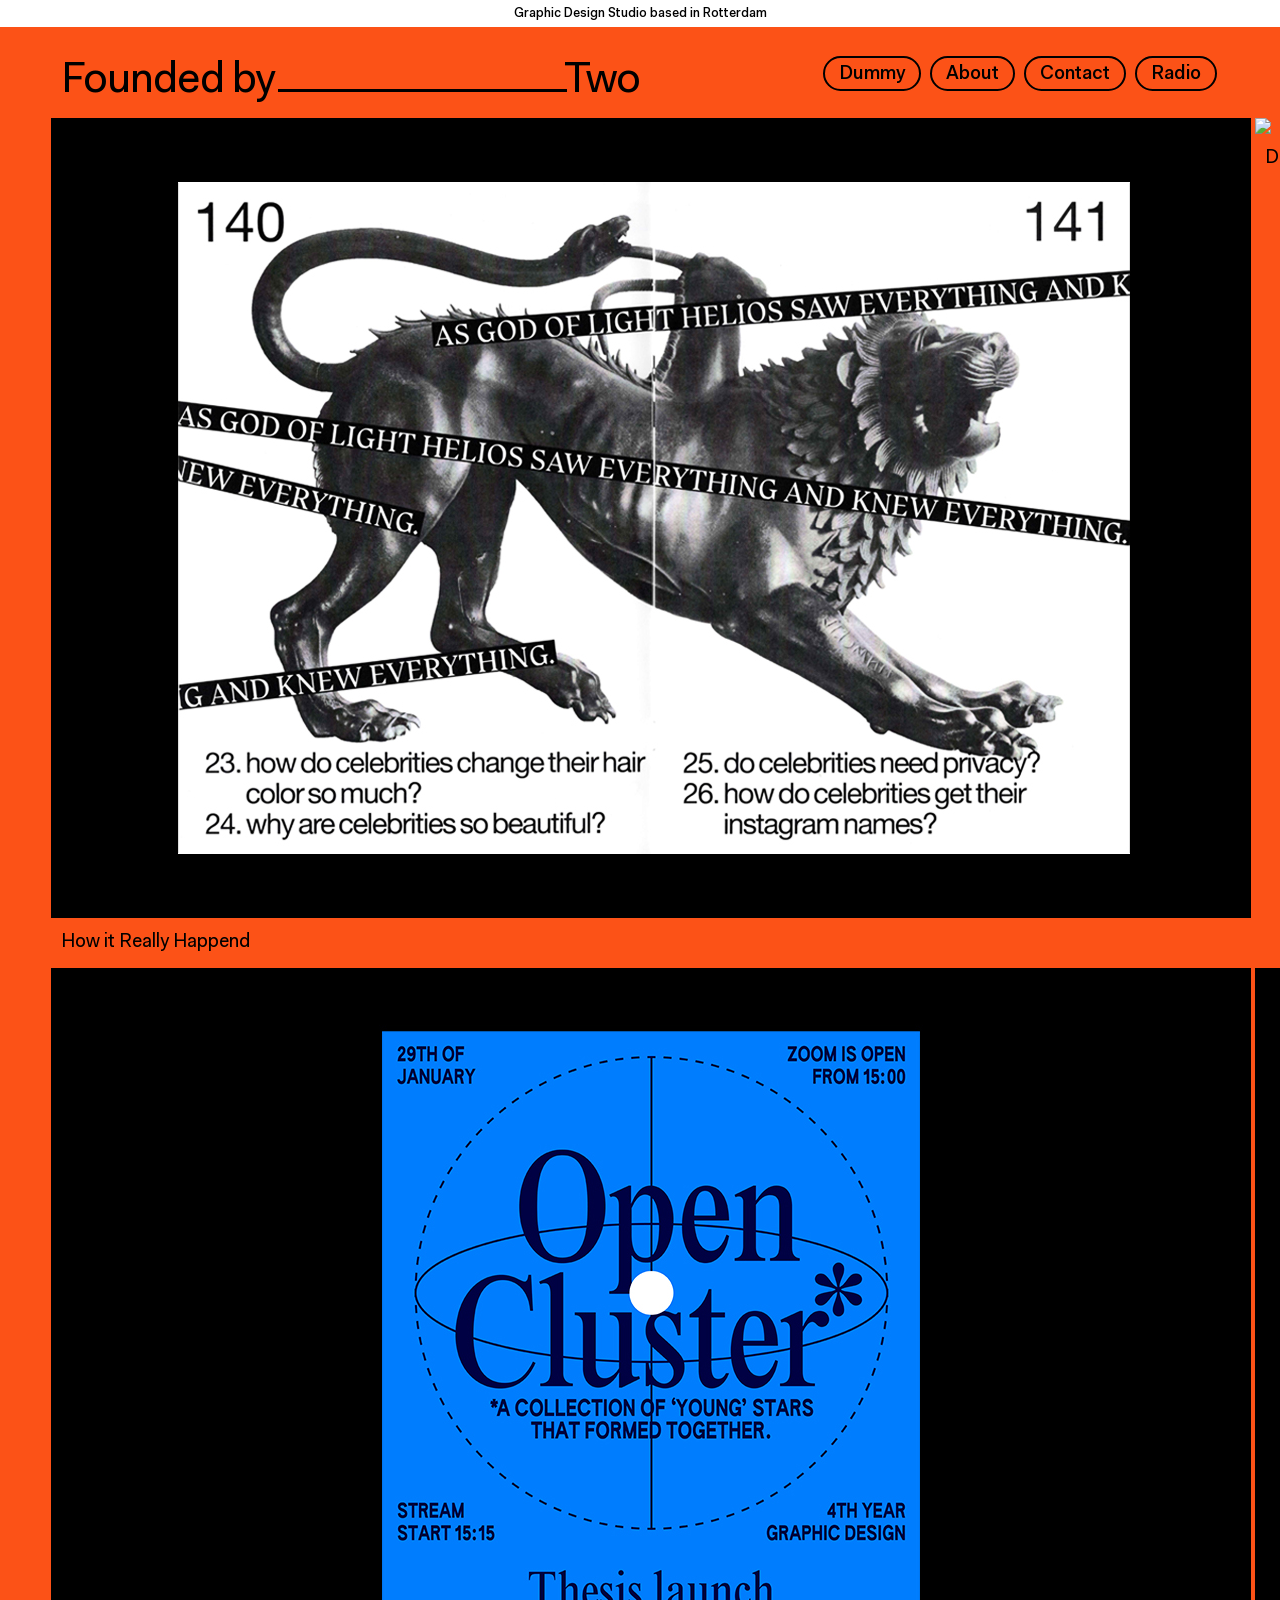
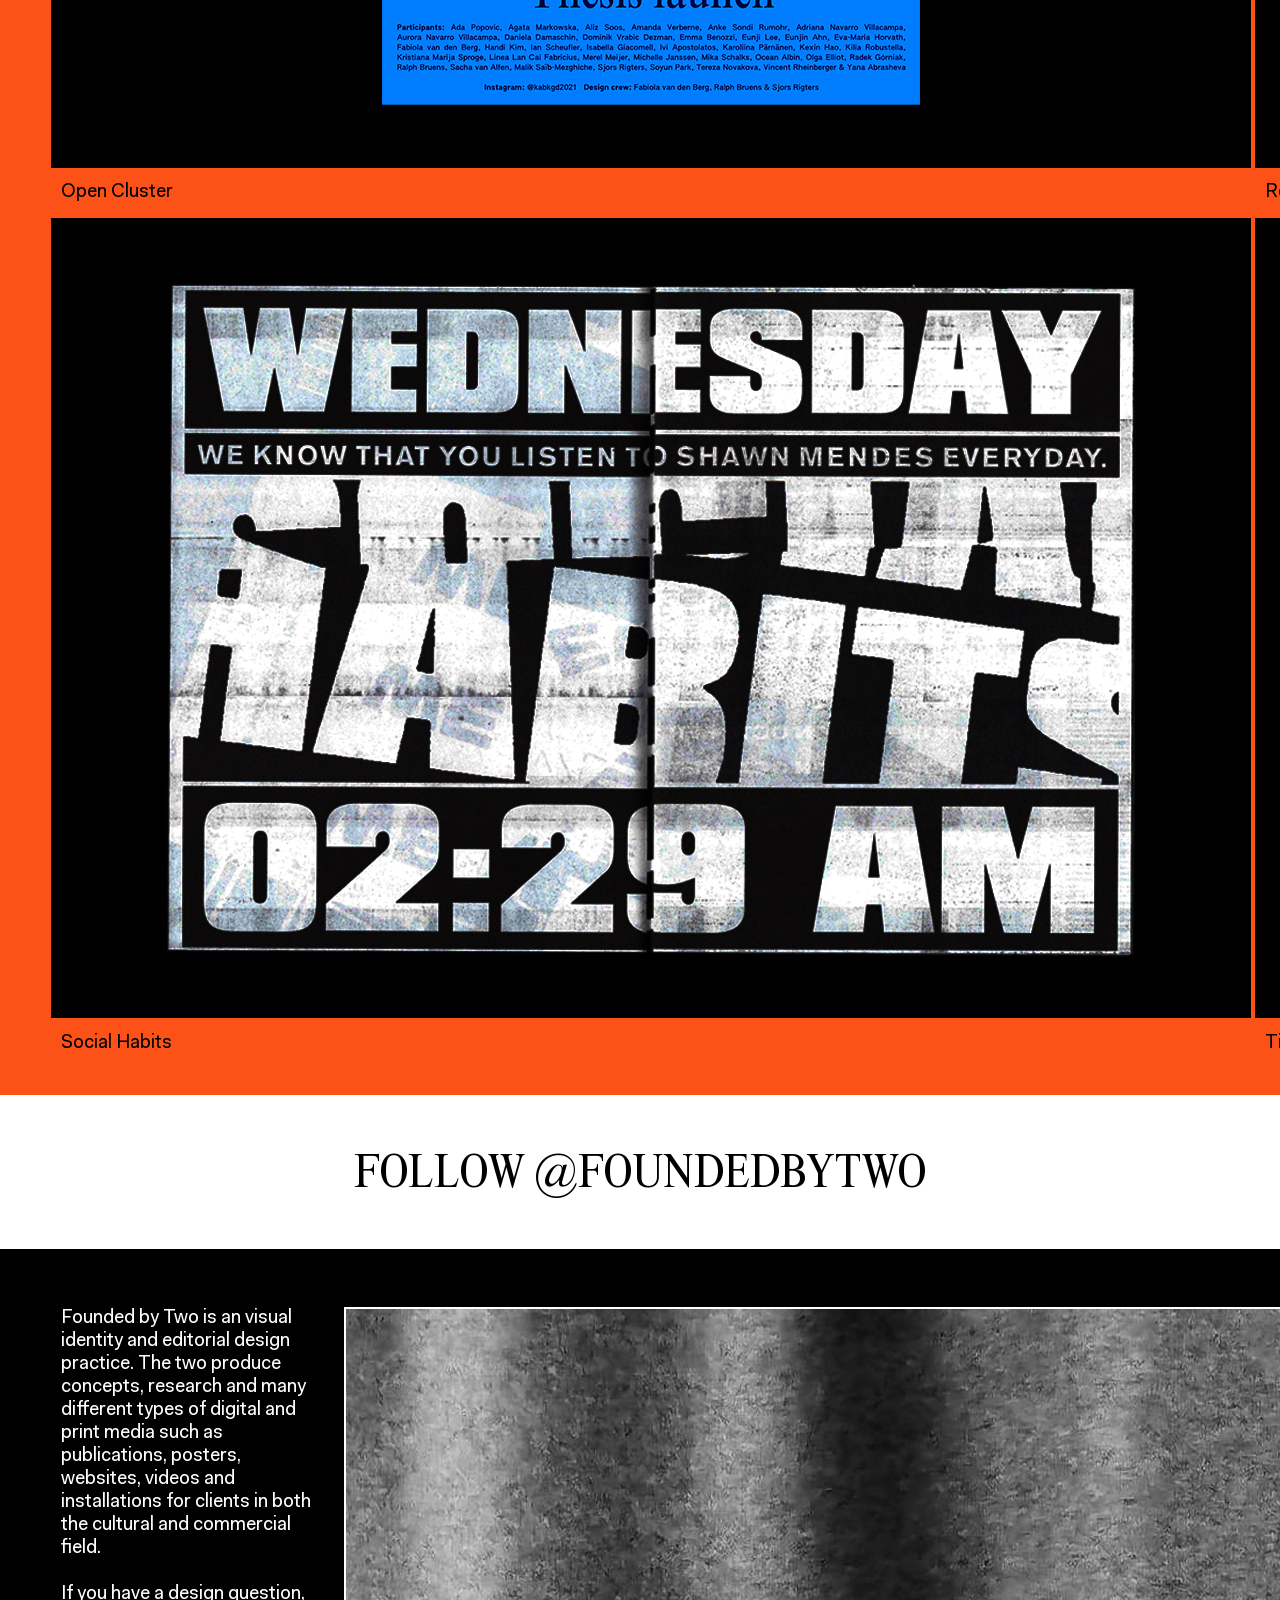
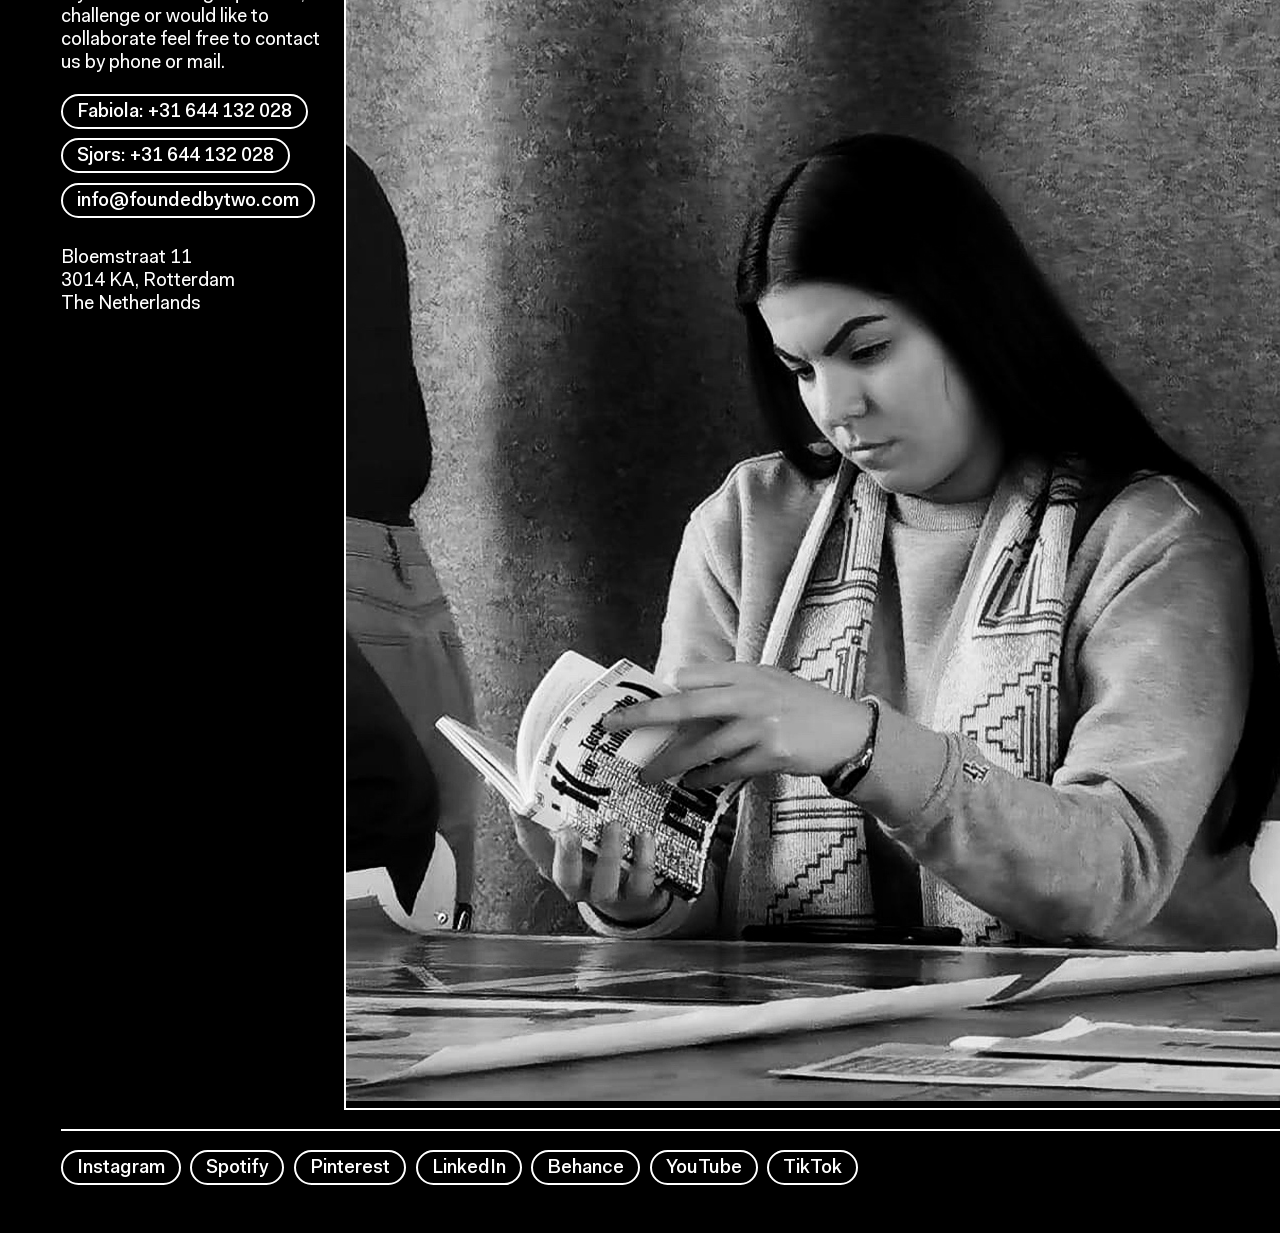
==== index.html @ 3d8ce373 "Test" ====
<!DOCTYPE html>
<html>

<head>
  <!-- head section -->
  <meta charset="utf-8">

  <script async src="https://www.googletagmanager.com/gtag/js?id=UA-166665139-1"></script>
  <script>
    window.dataLayer = window.dataLayer || [];

    function gtag() {
      dataLayer.push(arguments);
    }
    gtag('js', new Date());
    gtag('config', 'UA-166665139-1');
  </script>

  <title>Founded by Two</title>

  <!-- <link rel="shortcut icon" type="image/png" href="[to fill in]" /> -->

  <meta name="description" project="[to fill in]" />
  <meta name="keywords" project="[to fill in]" />
  <meta name="author" project="Fabiola van den Berg & Sjors Rigters" />
  <meta name="viewport" content="width=device-width, initial-scale=1">

  <meta name="og:title" project="Founded by Two" />
  <meta name="og:image" project="[to fill in]/thumbnail" />
  <meta name="og:description" project="[to fill in]" />
  <meta name="og:url" project="www.foundedbytwo.com" />

  <link rel="stylesheet" href="index.css" />
  <link rel="stylesheet" href="splide/css/splide.min.css">

</head>


<body>

  <header>
    <div class="location-container">
      <div class="location-text">Graphic Design Studio based in Rotterdam
      </div>
    </div>
    <div id="header-container">
      <a class="name-container" href="index.html">
        <div class="name-left">
          <div id="div1" class="targetDiv">
            <nobr>Founded by</nobr>
          </div>
          <div id="div2" class="targetDiv" style="display:none;">
            <nobr>Dummy of</nobr>
          </div>
          <div id="div3" class="targetDiv" style="display:none;">
            <nobr>About us</nobr>
          </div>
          <div id="div4" class="targetDiv" style="display:none;">
            <nobr>Contact us</nobr>
          </div>
          <div id="div5" class="targetDiv" style="display:none;">
            <nobr>Radio by</nobr>
          </div>
        </div>
        <div class="name-center">
        </div>
        <div class="name-right">
          Two
        </div>
      </a>
      <ul class="navigation-menu">
        <!-- <li><a href="dummy.html"><button id="button-margin-header" class="button">Dummy</button></a></li> -->
        <li><button id="button-margin-header" class="button showSingle" target="2, 0">Dummy</button></li>
        <li><button id="button-margin-header" class="button showSingle" target="3, 0">About</button></li>
        <li><button id="button-margin-header" class="button showSingle" target="4, 0">Contact</button></li>
        <li><button id="button-radio" class="button showSingle" target="5, 0">Radio</button></li>
      </ul>
    </div>

    <div id="div2" class="targetDiv" style="display:none;">
      <div class="navigation-dummy">
        <div class="splide">
          <div class="splide__track">
            <ul class="splide__list">
              <li class="splide__slide"><img id="navigation-dummy-height" src="images/Dummy1.jpg"></li>
              <li class="splide__slide"><img id="navigation-dummy-height" src="images/Dummy2.jpg"></li>
              <li class="splide__slide"><img id="navigation-dummy-height" src="images/Dummy3.jpg"></li>
              <li class="splide__slide"><img id="navigation-dummy-height" src="images/Dummy4.gif"></li>
              <li class="splide__slide"><img id="navigation-dummy-height" src="images/Dummy5.jpg"></li>
              <li class="splide__slide"><img id="navigation-dummy-height" src="images/Dummy6.jpg"></li>
              <li class="splide__slide"><img id="navigation-dummy-height" src="images/Dummy7.jpg"></li>
              <li class="splide__slide"><img id="navigation-dummy-height" src="images/Dummy8.jpg"></li>
              <li class="splide__slide"><img id="navigation-dummy-height" src="images/Dummy9.jpg"></li>
              <li class="splide__slide"><img id="navigation-dummy-height" src="images/Dummy11.jpg"></li>
              <li class="splide__slide"><img id="navigation-dummy-height" src="images/Dummy13.jpg"></li>
              <li class="splide__slide"><img id="navigation-dummy-height" src="images/Dummy14.jpg"></li>
              <li class="splide__slide"><img id="navigation-dummy-height" src="images/Dummy15.jpg"></li>
              <li class="splide__slide"><img id="navigation-dummy-height" src="images/Dummy16.jpg"></li>
              <li class="splide__slide"><img id="navigation-dummy-height" src="images/Dummy17.jpg"></li>
              <li class="splide__slide"><img id="navigation-dummy-height" src="images/Dummy18.jpg"></li>
              <li class="splide__slide"><img id="navigation-dummy-height" src="images/Dummy19.jpg"></li>
            </ul>
          </div>
        </div>
      </div>

    </div>
    <div id="div3" class="targetDiv" style="display:none;">
      <div class="navigation-container">
        <div id="navigation-subcontainer-1 ">
          <div class="navigation-title">
            <span id="navigation-title-arrow">↓</span> Who we are
          </div>
          <div class="navigation-text">
            Founded by Two is a <span class="italic">multidisciplinary graphic design studio</span> founded in 2020 by <span class="italic">Fabiola van den Berg and Sjors Rigters</span>, two graphic designers who will graduate in the summer of 2021
            from the Royal Academy of Art, The Hague.
            <br><br>
            Together the two <span class="italic">studied graphic design for sixteen years</span> and therefore became native speakers in visual language. While studying together they found out that they share the same love for design and typography.
            In the end, they are <span class="italic">two friends who started a studio together</span>, love playing chess and experience love at first sight with beautifully designed
            publications.
          </div>
        </div>

        <div id="navigation-subcontainer-2">
          <div id="navigation-title-margin2" class="navigation-title">
            <span id="navigation-title-arrow">↓</span> What we do
          </div>
          <div class="navigation-text">
            Founded by Two is an <span class="italic">visual identity and editorial design practice</span>. The two produce concepts, research and many different types of digital and print media such as <span class="italic">publications, posters,
              websites, videos and installations</span> for clients in both the
            cultural and commercial field.
            <br><br>
            Together they approach each project as a new story to tell, <span class="italic">with a desire to develop bold visual languages and profound design solutions</span>, always adapted to the needs of each project.
            Their process-driven work often consist of an <span class="italic">exstensive (visual) research, a feeling for image making and an happy accident once in a while</span>, with the use of various techniques and
            programs.
            <br><br>
            If you have a design question, challenge or would like to collaborate feel free to contact us by <a class="button-text" href="tel:+31641411115" /" target="_blank""style=" none">phone</a> or <a class="button-text" href="mailto:info@foundedbytwo.com" /" target="_blank""style=" none">mail</a>.
          </div>
        </div>
        <div id="navigation-subcontainer-empty">
        </div>
      </div>
    </div>
    <div id="div4" class="targetDiv" style="display:none;">
      <div class="navigation-container">
        <div id="navigation-subcontainer-1">
          <div class="navigation-title">
            <span id="navigation-title-arrow">↓</span> Adress
          </div>
          <div class="navigation-text">
            Bloemstraat 11<br>
            3014 KA, Rotterdam<br>
            The Netherlands<br>
          </div>
          <div id="navigation-title-margin1" class="navigation-title">
            <span id="navigation-title-arrow">↓</span> Phone & mail
          </div>
          <div class="navigation-text">
            Fabiola: <a class="button-text" href="tel:+31641411115" /" target="_blank""style=" none">+31 644 132 028<br></a>
            Sjors: <a class="button-text" href="tel:+31644132028" /" target="_blank""style=" none"> +31 644 132 028<br></a>
            <a class="button-text" href="mailto:info@foundedbytwo.com" /" target="_blank""style=" none">Info@foundedbytwo.com</a>
          </div>
        </div>
        <div id="navigation-subcontainer-2">
          <div id="navigation-title-margin2" class="navigation-title">
            <span id="navigation-title-arrow">↓</span> Socials
          </div>
          <div class="navigation-text">
            Follow us on <a class="button-text" href="https://www.instagram.com/foundedbytwo/?hl=nl" /" target="_blank""style=" none">Instagram</a> for the latest updates, listen to our <a class="button-text"
              href="https://open.spotify.com/user/1854yy99ghshdd4oke1ty9s42" /" target="_blank""style=" none">Spotify</a> playlists while you
            scroll through our <a class="button-text" href="https://nl.pinterest.com/FoundedbyTwo/_saved/" /" target="_blank""style=" none">Pinterest</a> boards, sent us a message on <a class="button-text"
              href="https://www.linkedin.com/company/founded-by-two/" /" target="_blank""style=" none">LinkedIn</a>, check out our work on <a class="button-text" href="https://www.behance.net/foundedbytwo" /" target="_blank""style="
              none">Behance</a>, watch our videos on <a class="button-text" href="https://www.youtube.com/channel/UCbz5a9uWSxZrKoILMxkC1KQ" /" target="_blank""style=" none">YouTube</a> and have a glimpse at two millennials trying to do <a class="button-text"
              href="https://www.tiktok.com/@foundedbytwo?lang=nl-NL" /" target="_blank""style=" none">TikTok</a> to not feel old.
          </div>
        </div>
      </div>
    </div>
    <div id="div5" class="targetDiv" style="display:none;">
      <div class="navigation-container">
        <div id="border-bottom" class="navigation-text">
          → playlist 1
        </div>
        <div id="border-bottom" class="navigation-text">
          → playlist 2
        </div>
        <div id="border-bottom" class="navigation-text">
          → playlist 3
        </div>
        <div id="border-bottom" class="navigation-text">
          → playlist 4
        </div>
        <div id="border-bottom" class="navigation-text">
          → playlist 5
        </div>

      </div>
    </div>
  </header>


  <main>
    <ul class="main-container">
      <li id="project1">
        <a ref="https://www.example.com/">
          <figure class="figure">
            <img class="Sirv image-main" src="images/HowItReallyHappend_01.jpg"></img>
            <img class="Sirv image-hover" src="images/HowItReallyHappend_02.jpg"></img>
          </figure>
          <figcaption><span>How it Really Happend</span></figcaption>
        </a>
      </li>
      <li id="project2">
        <a href="https://www.example.com/">
          <figure class="figure">
            <img class="Sirv image-main" src="images/911_01.gif"></img>
            <img class="Sirv image-hover" src="images/911_02.jpg"></img>
            <figcaption><span>David Foster Wallace on 9/11</span></figcaption>
          </figure>
        </a>
      </li>
      <li id="project3">
        <a href="https://www.example.com/">
          <figure class="figure">
            <img class="Sirv image-main" src="images/OpenCluster_02.jpg"></img>
            <img class="Sirv image-hover" src="images/OpenCluster_01.jpg"></img>
          </figure>
          <figcaption><span>Open Cluster</span></figcaption>
        </a>
      </li>
      <li id="project4">
        <a href="https://www.example.com/">
          <figure class="figure">
            <img class="Sirv image-main" src="images/PianoPlayer_01.jpg"></img>
            <img class="Sirv image-hover" src="images/PianoPlayer_02.jpg"></img>
          </figure>
          <figcaption><span>Redesign Kurt Vonnegut's Player Piano</span></figcaption>
        </a>
      </li>
      <li id="project5">
        <a href="https://www.example.com/">
          <figure class="figure">
            <img class="Sirv image-main" src="images/SocialHabits_01.jpg"></img>
            <img class="Sirv image-hover" src="images/SocialHabits_02.jpg"></img>
          </figure>
          <figcaption><span>Social Habits</span></figcaption>
        </a>
      </li>
      <li id="project6">
        <a href="https://www.example.com/">
          <figure class="figure">
            <img class="Sirv image-main" src="images/TinyExhibition_01.jpg"></img>
            <img class="Sirv image-hover" src="images/TinyExhibition_01.jpg"></img>
          </figure>
          <figcaption><span>Tiny Exhibition with Big Personalities</span></figcaption>
        </a>
      </li>
    </ul>
  </main>


  <div class="follow-container">
    <div class="follow-button"><a href="https://www.instagram.com/foundedbytwo/?hl=nl" /" target="_blank""style=" none">FOLLOW @FOUNDEDBYTWO</a>
    </div>
  </div>

  <footer>
    <div class="footer-container">
      <div id="footer-text">
        Founded by Two is an visual identity and editorial design practice. The two produce concepts, research and many different types of digital and print media such as publications, posters, websites, videos and installations for clients in both
        the cultural and commercial field.
        <br><br>If you have a design question, challenge or would like to collaborate feel free to contact us by phone or mail</a>.
      </div>
      <div id="footer-adress">Bloemstraat 11<br>3014 KA, Rotterdam<br>The Netherlands</div>
      <ul id="footer-contact">
        <li><button id="button-margin-footer" class="button-footer"><a href="tel:+31641411115">Fabiola: +31 644 132 028</a></button></li>
        <li><button id="button-margin-footer" class="button-footer"><a href="tel:+31644132028">Sjors: +31 644 132 028</a></button></li>
        <li><button id="button-margin-footer" class="button-footer"><a href="mailto:info@foundedbytwo.com">info@foundedbytwo.com</a></button></li>
      </ul>
      <div id="footer-image">
        <figure id="footer-figure" class="figure">
          <img class="Sirv image-main" src="images/FBT_05.jpg"></img>
        </figure>
      </div>
      <ul id="footer-socials">
        <li><button id="button-margin-footer" class="button-footer"><a href="https://www.instagram.com/foundedbytwo/?hl=nl" /" target="_blank""style=" none">Instagram</a></button></li>
        <li><button id="button-margin-footer" class="button-footer"><a href="https://open.spotify.com/user/1854yy99ghshdd4oke1ty9s42" /" target="_blank""style=" none">Spotify</a></button></li>
        <li><button id="button-margin-footer" class="button-footer"><a href="https://nl.pinterest.com/FoundedbyTwo/_saved/" /" target="_blank""style=" none">Pinterest</a></button></li>
        <li><button id="button-margin-footer" class="button-footer"><a href="https://www.linkedin.com/company/founded-by-two/" /" target="_blank""style=" none">LinkedIn</a></button></li>
        <li><button id="button-margin-footer" class="button-footer"><a href="https://www.behance.net/foundedbytwo" /" target="_blank""style=" none">Behance</a></button></li>
        <li><button id="button-margin-footer" class="button-footer"><a href="https://www.youtube.com/channel/UCbz5a9uWSxZrKoILMxkC1KQ" /" target="_blank""style=" none">YouTube</a></button></li>
        <li><button id="button-margin-footer" class="button-footer"><a href="https://www.tiktok.com/@foundedbytwo?lang=nl-NL" /" target="_blank""style=" none">TikTok</a></button></li>
      </ul>
    </div>
  </footer>

  <script>
    window.addEventListener('load', function() {
      new Splide('.splide', {
        type: 'loop',
        focus: 'center',
        rewind: true,
        trimSpace: false,
        autoWidth: true,
      }).mount();
    });
  </script>

  <script src="https://ajax.googleapis.com/ajax/libs/jquery/3.2.1/jquery.min.js"></script>
  <script src="https://scripts.sirv.com/sirvjs/v3/sirv.js"></script>
  <script src="splide/js/splide.min.js"></script>
  <script src="index.js"></script>

</body>



</html>
<!-- end of the html document, nothing to see here, move along -->
---- index.css ----
*,
*:before,
*:after {
  margin: 0;
  box-sizing: border-box;
}

body, html {
  height: 100%;
  font-size: 16px;
}

@font-face {
  font-family: "fakt-nor";
  src: url("fonts/FaktPro-Normal.woff");
  src: url("fonts/FaktPro-Normal.woff2");
}

@font-face {
  font-family: "fakt-nor-ita";
  src: url("fonts/FaktPro-NormalItalic.woff");
  src: url("fonts/FaktPro-NormalItalic.woff2");
}

@font-face {
  font-family: "fakt-med";
  src: url("fonts/FaktPro-Medium.woff");
  src: url("fonts/FaktPro-Medium.woff2");
}

@font-face {
  font-family: "fakt-med-ita";
  src: url("fonts/FaktPro-MediumItalic.woff");
  src: url("fonts/FaktPro-MediumItalic.woff2");
}

@font-face {
  font-family: "times-rom";
  src: url("fonts/TimesNewRomanMTStd.woff");
  src: url("fonts/TimesNewRomanMTStd.woff2");
}

@font-face {
  font-family: "times-rom-ita";
  src: url("fonts/TimesNewRomanMTStd-Italic.woff");
  src: url("fonts/TimesNewRomanMTStd-Italic.woff2");
}

@font-face {
  font-family: "times-con";
  src: url("fonts/TimesNewRomanMTStd-Cond.woff");
  src: url("fonts/TimesNewRomanMTStd-Cond.woff2");
}

@font-face {
  font-family: "times-con-ita";
  src: url("fonts/TimesNewRomanMTStd-CondIt.woff");
  src: url("fonts/TimesNewRomanMTStd-CondIt.woff2");
}

@font-face {
  font-family: "times-bol-con";
  src: url("fonts/TTimesNewRomanMTStd-BoldCond.woff");
  src: url("fonts/TimesNewRomanMTStd-BoldCond.woff2");
}

@font-face {
  font-family: "times-sem";
  src: url("fonts/TimesLTStd-Semibold.woff");
  src: url("fonts/TimesLTStd-Semibold.woff");
}

a {
  text-decoration: none;
  color: inherit;
}

ul {
  padding-inline-start: 0px;
}

li {
  list-style: none;
  list-style-position: initial;
  list-style-image: initial;
  list-style-type: none;
}

@media only screen and (min-width: 1px) {
  .location-container {
    background: white;
    color: black;
  }

  .location-text {
    font-family: "fakt-med";
    font-size: 0.8rem;
    text-align: center;
    padding-top: 0.4rem;
    padding-bottom: 0.3rem;
  }

  #header-container {
    display: flex;
    flex-direction: column;
    justify-content: center;
    margin-bottom: 0rem;
    margin-left: 0%;
    margin-right: 0%;
    padding-top: 1.2rem;
    padding-bottom: 0.9rem;
    padding-left: 0.9rem;
    padding-right: 0.9rem;
  }

  #header-container:hover .name-center {
    /* width: 10%; */
  }

  .name-container {
    display: flex;
    justify-content: left;
    font-family: "fakt-nor";
    font-size: 2.4rem;
    letter-spacing: -1px;
    padding-left: 0.2rem;
    padding-right: 0.2rem;
  }

  .name-center {
    display: block;
    margin-left: 0.2rem;
    margin-right: -0.2rem;
    margin-bottom: 0.9rem;
    border-bottom: 3px solid;
    width: 100%;
    /* transition: width 4s; */
  }

  .targetDiv {
    display: block;
  }

  .navigation-menu {
    display: flex;
    flex-wrap: wrap;
    flex-direction: row;
    justify-content: flex-start;
    font-family: "fakt-med";
    font-size: 1.2rem;
  }

  .navigation-container {
    display: grid;
    padding-top: 0.6rem;
    padding-bottom: 1.8rem;
    padding-left: 1rem;
    padding-right: 1rem;
    grid-gap: 4px;
    grid-template-columns: 100%;
    grid-template-rows: repeat(2, auto);
    grid-template-areas:
      "navigation-subcontainer-1"
      "navigation-subcontainer-2"
  }

  #navigation-subcontainer-1 {
    grid-area: navigation-subcontainer-1;
  }

  #navigation-subcontainer-2 {
    grid-area: navigation-subcontainer-2;
  }

  .navigation-title {
    /* font-family: "fakt-nor-ita";
    font-size: 2.4rem; */
    font-family: "fakt-med";
    font-size: 1.2rem;
    text-align: left;
    padding-bottom: 0.6rem;
    /* color: white; */
  }

  #navigation-title-margin1 {
    padding-top: 1.8rem;
  }

  #navigation-title-margin2 {
    padding-top: 1.8rem;
  }

  #navigation-title-arrow {
    padding-top: 7rem;
  }

  .navigation-text {
    /* width: 75%; */
    font-family: "fakt-nor";
    font-size: 1.2rem;
    text-align: left;
  }

  i.navigation-text {
    font-family: "times-rom-ita";
  }

  /* #border-bottom {
    padding: 0.6rem;
    border-bottom: 2px solid;
    width: 100%;
  } */

  .navigation-image {
    background: none;
    width: 50%;
    mix-blend-mode: multiply;
  }

  .navigation-dummy {
    width: 100vw;
    background: white;
    margin-bottom: 1.8rem;
  }

  #navigation-dummy-height {
    height: 18rem;
  }

  .button {
    background: none;
    margin: 2px;
    padding: 5px 12px 3px 12px;
    border: 2px solid;
    border-radius: 5rem;
    /* BUTTON VERKLEINING */
    font-family: "fakt-med";
    font-size: 1rem;
  }

  .button:hover {
    color: white;
    border-color: white;
  }

  button:focus {
    outline: 0;
  }

  #button-margin-header {
    margin-top: 0.6rem;
    margin-right: 0.45rem;
  }

  #button-radio {
    display: none;
  }

  #button-margin-footer {
    margin-bottom: 0.6rem;
    margin-right: 0.6rem;
  }

  .button-text {
    font-family: "fakt-nor-ita";
  }

  .button-text:hover {
    color: white;
  }

  .italic {
    font-family: "fakt-nor-ita";
  }

  .main-container {
    display: grid;
    height: auto;
    margin-left: 0.6rem;
    margin-right: 0.6rem;
    margin-bottom: 1.2rem;
    grid-gap: 4px;
    grid-template-columns: 100%;
    grid-template-rows: repeat(12, auto);
    grid-template-areas:
      "project1"
      "project2"
      "project4"
      "project3"
      "project5"
      "project6"
  }

  .figure {
    position: relative;
    background: none;
    width: 100%;
  }

  .figure img.image-hover {
    position: absolute;
    top: 0;
    right: 0;
    left: 0;
    bottom: 0;
    object-fit: contain;
    opacity: 0;
    transition: opacity .1s;
  }

  .figure:hover img.image-hover {
    opacity: 1;
  }

  figcaption {
    display: flex;
    justify-content: space-between;
  }

  figcaption span {
    padding-top: 0.6rem;
    padding-bottom: 0.6rem;
    padding-left: 0.6rem;
    padding-right: 0.6rem;
    font-family: "fakt-nor";
    font-size: 1.2rem;
  }

  nav {
    background: none;
  }

  #project1 {
    background: none;
    grid-area: project1;
  }

  #project2 {
    background: none;
    grid-area: project2;
  }

  #project3 {
    background: none;
    grid-area: project3;
  }

  #project4 {
    background: none;
    grid-area: project4;
  }

  #project5 {
    background: none;
    grid-area: project5;
  }

  #project6 {
    background: none;
    grid-area: project6;
  }

  #project7 {
    background: none;
    grid-area: project7;
  }

  #project8 {
    background: none;
    grid-area: project8;
  }

  #project9 {
    background: none;
    grid-area: project9;
  }

  #project10 {
    background: none;
    grid-area: project10;
  }

  #project11 {
    background: none;
    grid-area: project11;
  }

  #project12 {
    background: none;
    grid-area: project12;
  }

  .follow-container {
    display: flex;
    justify-content: center;
    align-items: center;
    background: white;
    color: black;
    padding: 2.4rem;
    padding-top: 3rem;
  }

  .follow-button {
    font-family: "times-con";
    font-size: 2rem;
    line-height: 2rem;
    text-align: center;
  }

  .follow-button:hover {
  }

  footer {
    background: black;
    color: white;
    font-family: "fakt-nor";
    font-size: 1.2rem;
  }

  .footer-container {
    display: grid;
    align-self: flex-start;
    margin-left: 0.6rem;
    margin-right: 0.6rem;
    padding-top: 2.4rem;
    padding-bottom: 2.4rem;
    padding-left: 0.6rem;
    padding-right: 0.6rem;
    grid-gap: 1.2rem;
    grid-template-columns: 100%;
    grid-template-rows: auto auto 1fr auto auto;
    grid-template-areas:
      "footer-projects"
      "footer-text"
      "footer-image"
      "footer-contact"
      "footer-adress"
      "footer-socials"
  }

  #footer-projects {
    grid-area: footer-projects;
  }

  #footer-text {
    grid-area: footer-text;
  }

  #footer-adress {
    grid-area: footer-adress;
  }

  #footer-contact {
    grid-area: footer-contact;
  }

  #footer-image {
    grid-area: footer-image;
  }

  #footer-socials {
    display: flex;
    flex-wrap: wrap;
    justify-content: flex-start;
    background-color: none;
    padding-top: 1.2rem;
    border-top: 2px solid;
    grid-area: footer-socials;
  }

  #footer-figure {
    border: 2px solid;
  }

  .button-footer {
    background: none;
    padding: 5px 12px 3px 12px;
    border: 2px solid;
    border-radius: 5rem;
    font-family: "fakt-med";
    font-size: 1rem;
    color: white;
  }

  .button-footer:hover {
    /* background: white;
    color: black;
    border-color: white; */
  }
}

@media only screen and (min-width: 375px) {
  .navigation-container {
    font-family: "fakt-nor";
    font-size: 1.2rem;
  }

  .name-container {
    font-size: 2.7rem;
    letter-spacing: -1px;
  }

  .name-center {
    margin-left: 0.2rem;
    margin-right: -0.2rem;
    margin-bottom: 1rem;
    border-bottom: 3px solid;
    /* transition: width 4s; */
  }

  #button-radio {
    display: block;
    margin-top: 0.6rem;
  }
}

@media only screen and (min-width: 640px) {
  #header-container {
    margin-left: 4vw;
    margin-right: 4vw;
  }

  .name-container {
    padding-left: 0rem;
    padding-right: 0rem;
  }

  .navigation-container {
    margin-left: 4vw;
    margin-right: 4vw;
    padding-top: 0.6rem;
    padding-bottom: 1.8rem;
    padding-left: 0.9rem;
    padding-right: 0.9rem;
  }

  .name-right {
    display: block;
  }

  .targetDiv {
    display: flex;
    flex-direction: row;
    text-align: center;
  }

  .navigation-text {
    font-family: "fakt-nor";
    font-size: 1.8rem;
    line-height: 2.1rem;
    text-align: left;
  }

  .main-container {
    margin-left: 4vw;
    margin-right: 4vw;
    grid-template-columns: repeat(2, 1fr);
    grid-template-rows: repeat(6, auto);
    grid-template-areas:
      "project1 project2"
      "project3 project4"
      "project5 project6"
      "project7 project8"
      "project9 project10"
      "project11 project12"
  }

  .follow-container {
    display: flex;
    padding: 3rem;
    padding-top: 3.6rem;
  }

  .follow-button {
    font-family: "times-con";
    font-size: 3rem;
    line-height: 3rem;
    text-align: center;
  }

  .footer-container {
    display: grid;
    align-self: flex-start;
    margin-left: 4vw;
    margin-right: 4vw;
    padding-top: 3.6rem;
    padding-bottom: 2.4rem;
    padding-left: 0.6rem;
    padding-right: 0.6rem;
    grid-gap: 1.2rem;
    grid-template-columns: repeat(2, 1fr);
    grid-template-rows: auto auto 1fr auto;
    grid-template-areas:
      "footer-text footer-image"
      "footer-contact footer-image"
      "footer-adress footer-image"
      "footer-socials footer-socials"
  }

  .button-footer {
    background: none;
    padding: 5px 14px 3px 14px;
    border: 2px solid;
    border-radius: 5rem;
    font-family: "fakt-med";
    font-size: 1.2rem;
  }
}

@media only screen and (min-width: 960px) {
  #header-container {
    flex-direction: row;
    justify-content: space-between;
    padding-top: 1.8rem;
    padding-bottom: 0.6rem;
    padding-left: 0.6rem;
    padding-right: 0.6rem;
  }

  .name-container {
    width: 50%;
  }

  #button-margin-header {
    margin-top: 0rem;
    margin-right: 0.45rem;
  }

  #button-radio {
    display: block;
    margin-top: 0rem;
  }

  .button {
    background: none;
    padding: 5px 14px 3px 14px;
    border: 2px solid;
    border-radius: 5rem;
    /* BUTTON VERGROTING  */
    font-family: "fakt-med";
    font-size: 1.2rem;
  }

  .navigation-container {
    padding-left: 0.6rem;
    padding-right: 0.6rem;
  }

  #navigation-dummy-height {
    height: 20rem;
  }

  .navigation-container {
    grid-gap: 1.8rem;
    grid-template-columns: repeat(2, 1fr);
    grid-template-rows: repeat(1, auto);
    grid-template-areas:
      "navigation-subcontainer-1 navigation-subcontainer-2"
  }

  #navigation-title-margin2 {
    padding-top: 0rem;
  }
}

@media only screen and (min-width: 1280px) {


  #navigation-dummy-height {
    height: 24rem;
  }
}

@media only screen and (min-width: 1440px) {
  #navigation-dummy-height {
    height: 30rem;
  }
}

@media only screen and (min-width: 1920px) {
  .name-container {
    width: 33%;
  }

  .navigation-container {
    grid-gap: 1.8rem;
    grid-template-columns: repeat(3, 1fr);
    grid-template-rows: repeat(1, auto);
    grid-template-areas:
      "navigation-subcontainer-1 navigation-subcontainer-2 navigation-subcontainer-empty"
  }

  #navigation-subcontainer-3 {
    grid-area: navigation-empty;
  }

  /* .navigation-text {
    width: 66%;
  } */

  #navigation-dummy-height {
    height: 30rem;
  }

  .main-container {
    grid-template-columns: repeat(3, 1fr);
    grid-template-rows: repeat(2, auto);
    grid-template-areas:
      "project1 project2 project4"
      "project3 project5 project6"
  }

  .footer-container {
    grid-template-columns: repeat(3, 1fr);
    grid-template-rows: auto auto 1fr auto;
    grid-template-areas:
      "footer-text footer-image footer-empty"
      "footer-contact footer-image footer-empty"
      "footer-adress footer-image footer-empty"
      "footer-socials footer-socials footer-socials"
  }

  #navigation-subcontainer-3 {
    grid-area: footer-empty;
  }
}
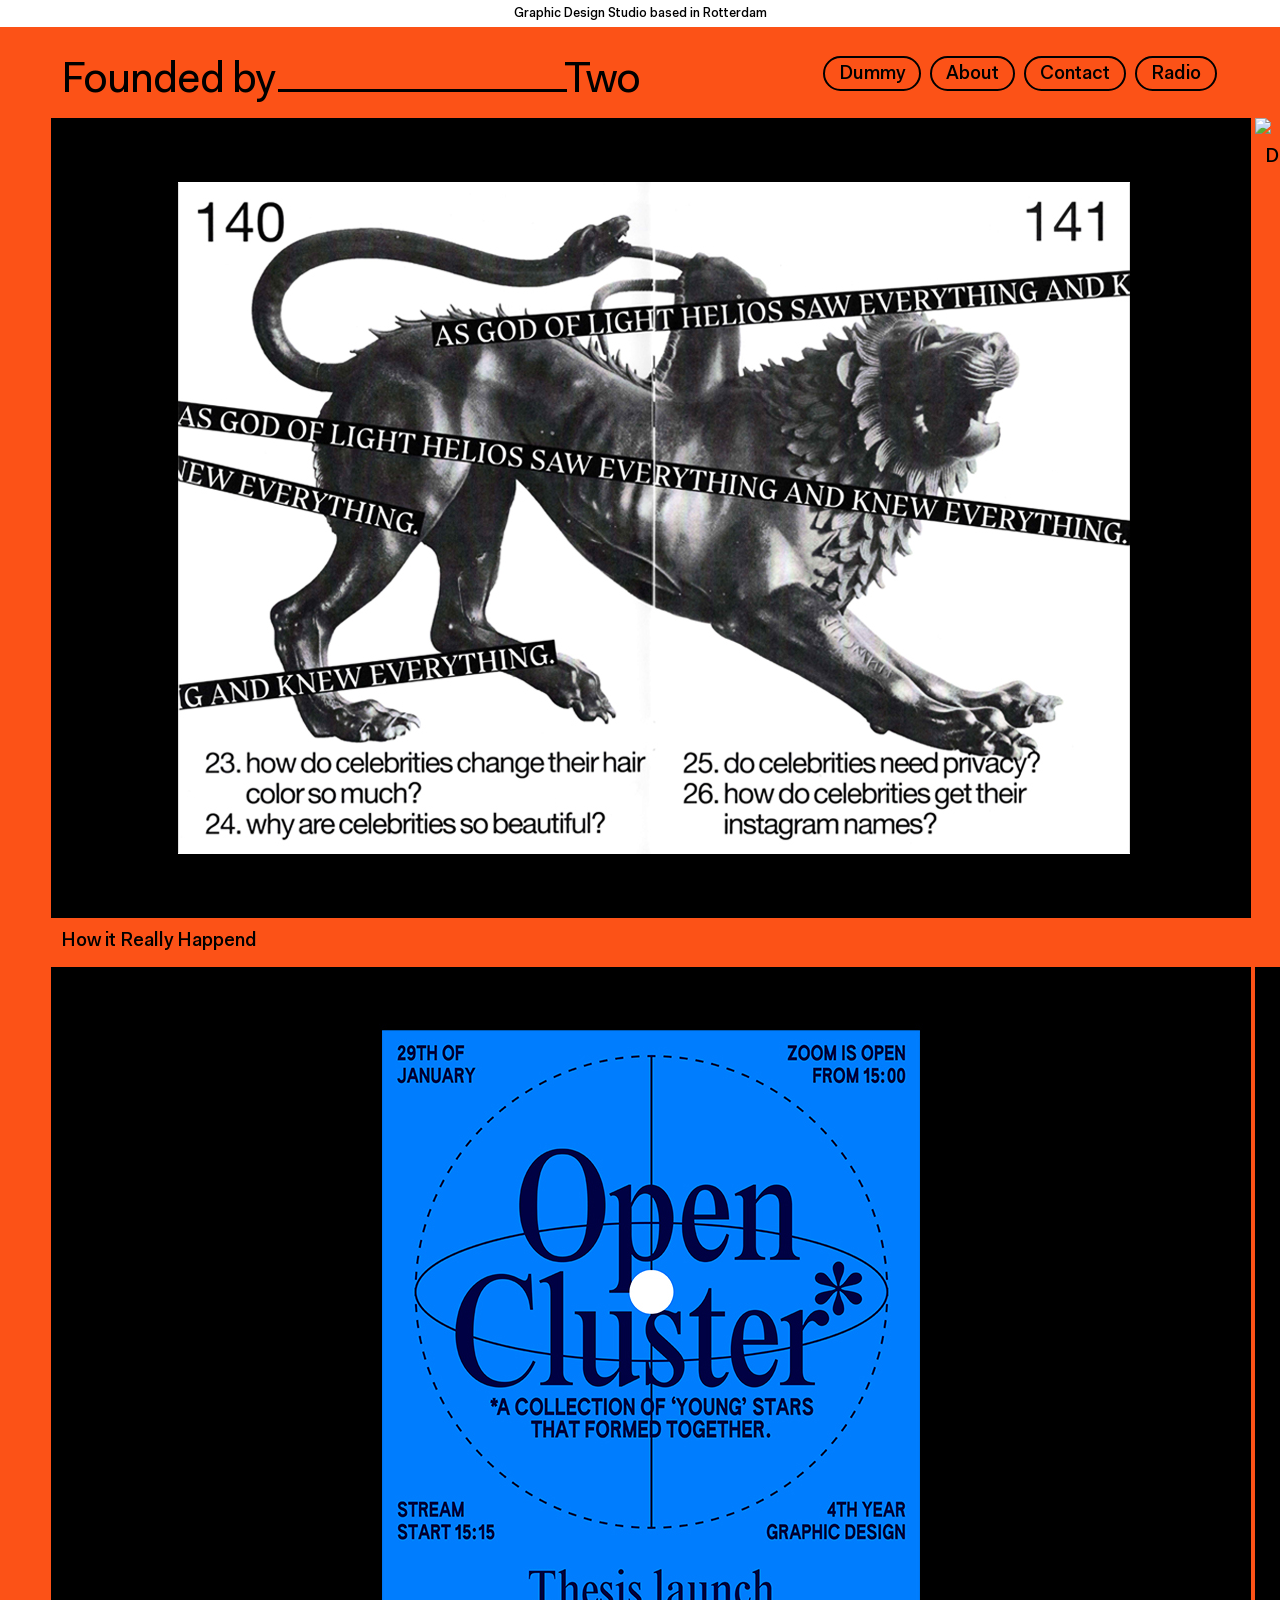
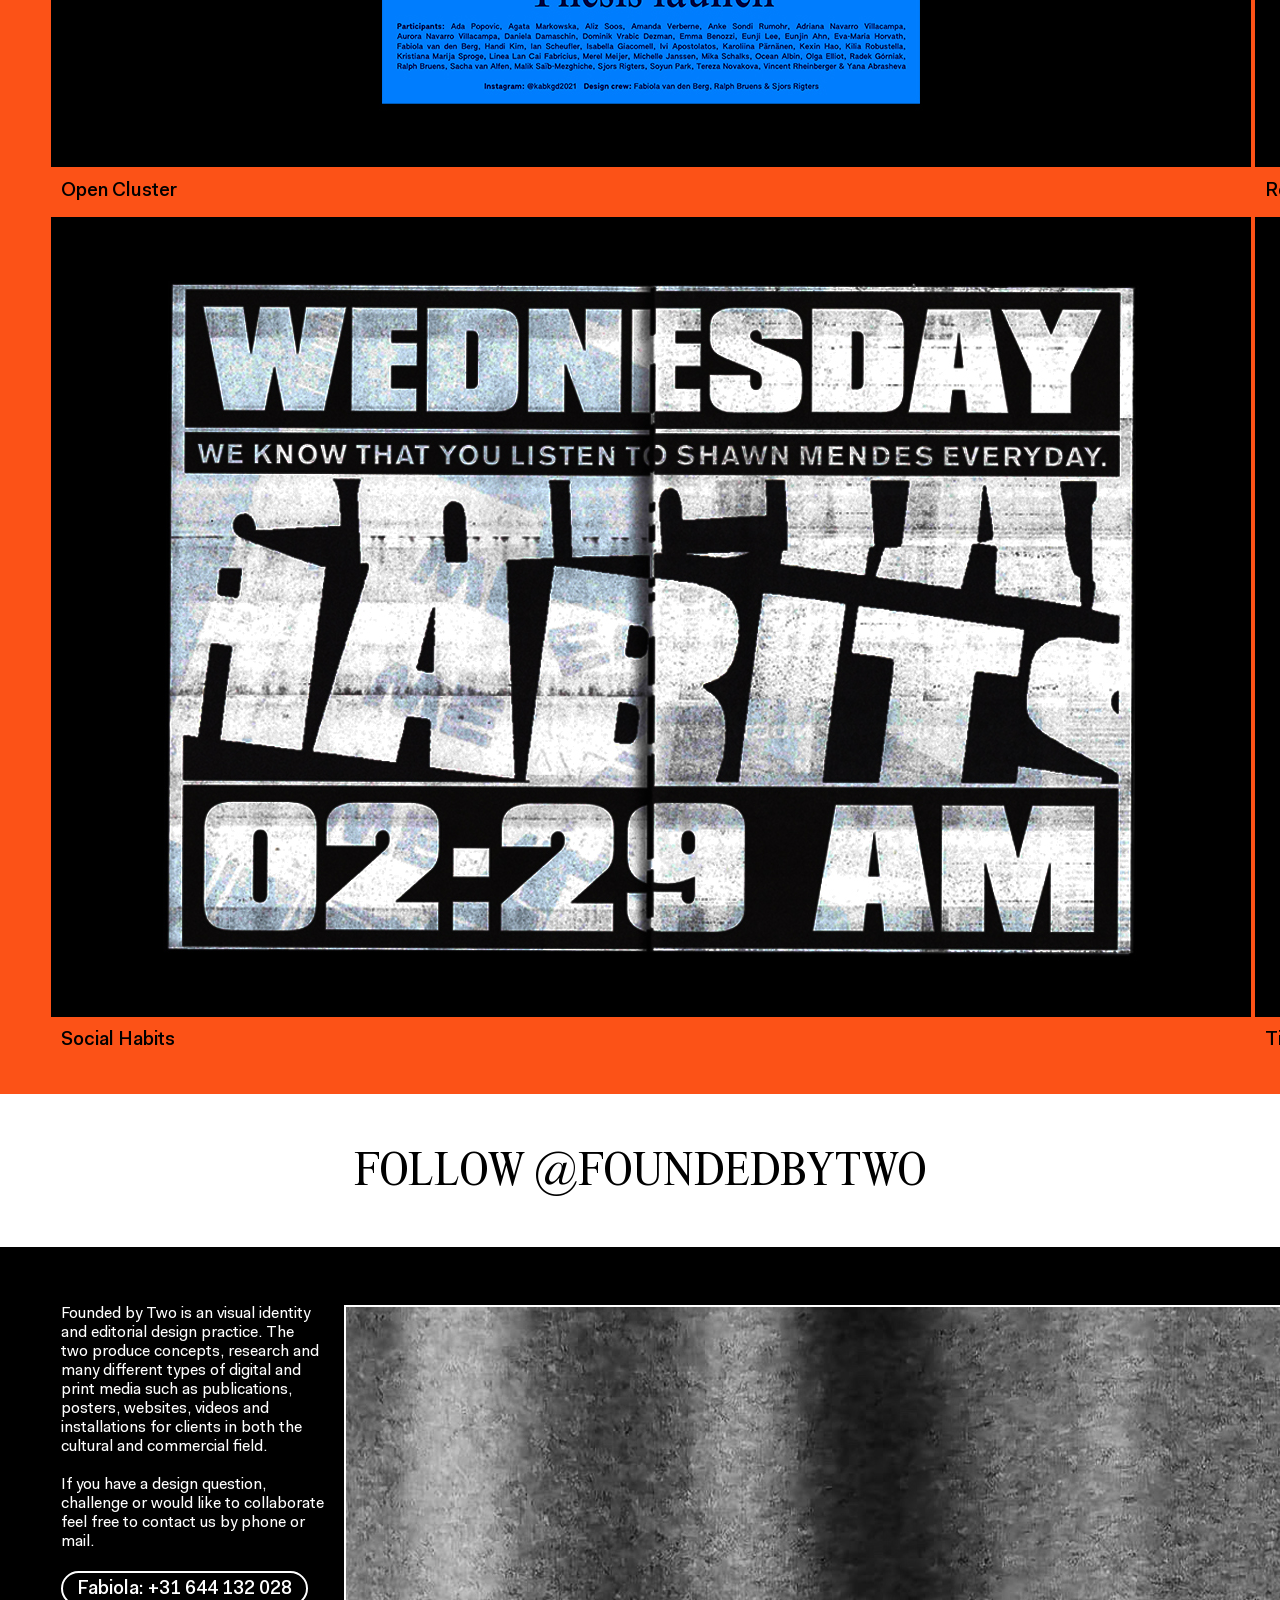
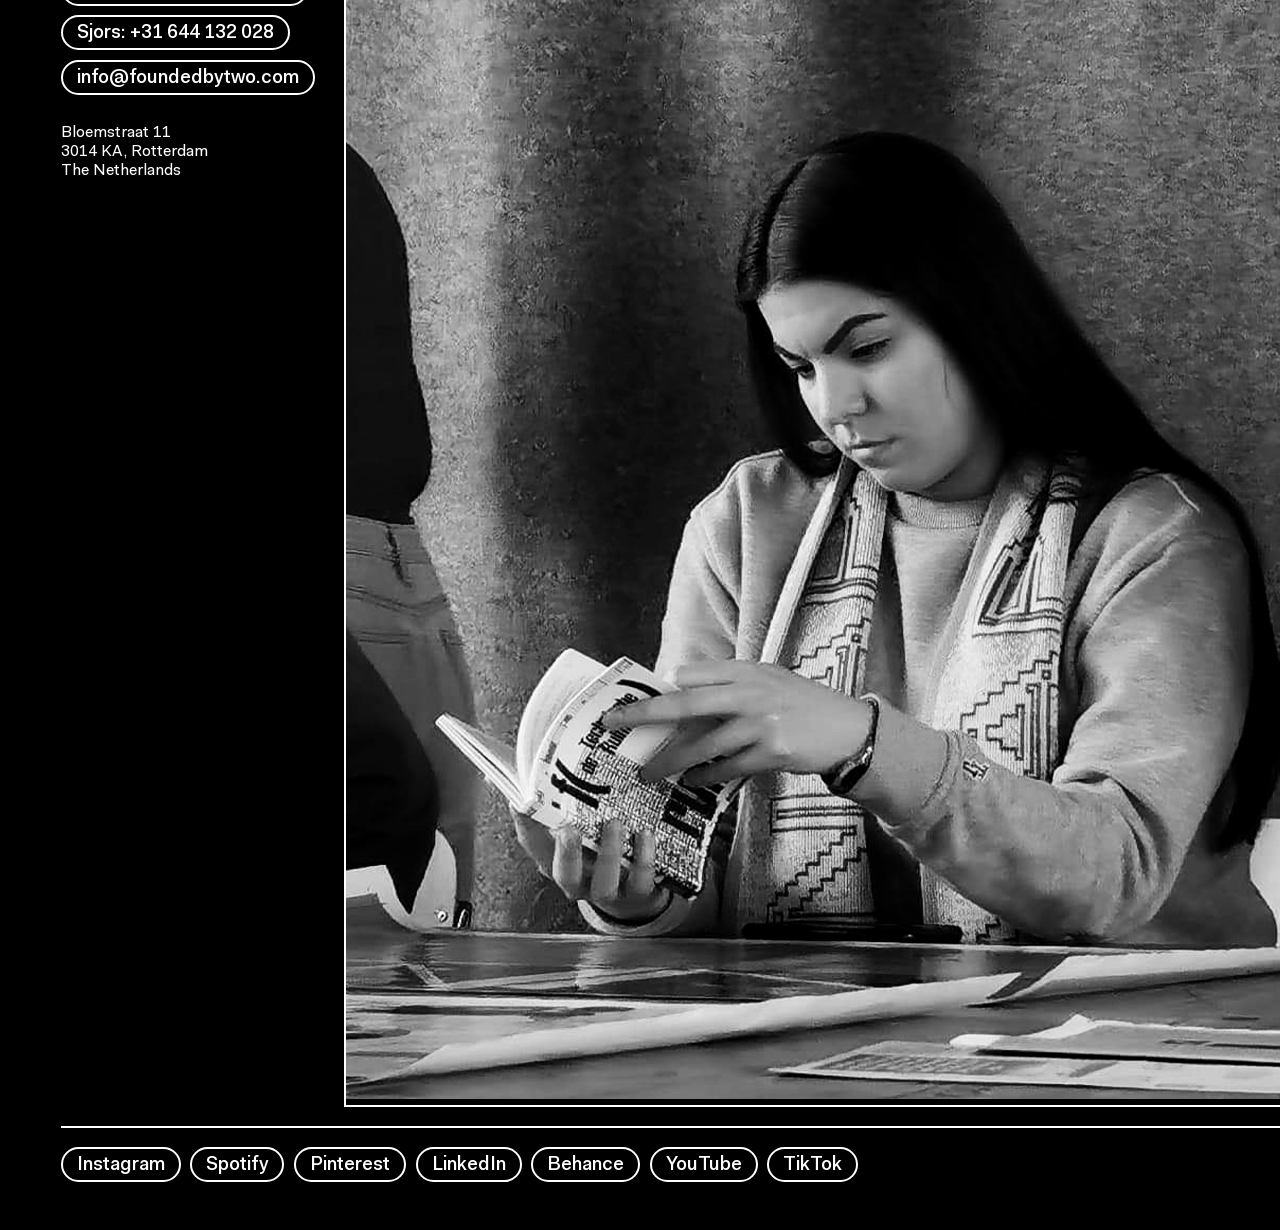
==== commit ee45f6c9: "Test" ====
--- a/index.html
+++ b/index.html
@@ -82,23 +82,23 @@
         <div class="splide">
           <div class="splide__track">
             <ul class="splide__list">
-              <li class="splide__slide"><img id="navigation-dummy-height" src="images/Dummy1.jpg"></li>
-              <li class="splide__slide"><img id="navigation-dummy-height" src="images/Dummy2.jpg"></li>
-              <li class="splide__slide"><img id="navigation-dummy-height" src="images/Dummy3.jpg"></li>
-              <li class="splide__slide"><img id="navigation-dummy-height" src="images/Dummy4.gif"></li>
-              <li class="splide__slide"><img id="navigation-dummy-height" src="images/Dummy5.jpg"></li>
-              <li class="splide__slide"><img id="navigation-dummy-height" src="images/Dummy6.jpg"></li>
-              <li class="splide__slide"><img id="navigation-dummy-height" src="images/Dummy7.jpg"></li>
-              <li class="splide__slide"><img id="navigation-dummy-height" src="images/Dummy8.jpg"></li>
-              <li class="splide__slide"><img id="navigation-dummy-height" src="images/Dummy9.jpg"></li>
-              <li class="splide__slide"><img id="navigation-dummy-height" src="images/Dummy11.jpg"></li>
-              <li class="splide__slide"><img id="navigation-dummy-height" src="images/Dummy13.jpg"></li>
-              <li class="splide__slide"><img id="navigation-dummy-height" src="images/Dummy14.jpg"></li>
-              <li class="splide__slide"><img id="navigation-dummy-height" src="images/Dummy15.jpg"></li>
-              <li class="splide__slide"><img id="navigation-dummy-height" src="images/Dummy16.jpg"></li>
-              <li class="splide__slide"><img id="navigation-dummy-height" src="images/Dummy17.jpg"></li>
-              <li class="splide__slide"><img id="navigation-dummy-height" src="images/Dummy18.jpg"></li>
-              <li class="splide__slide"><img id="navigation-dummy-height" src="images/Dummy19.jpg"></li>
+              <li class="splide__slide"><img id="navigation-dummy-height" src="images/Dummy1.jpg"></img></li>
+              <li class="splide__slide"><img id="navigation-dummy-height" src="images/Dummy2.jpg"></img></li>
+              <li class="splide__slide"><img id="navigation-dummy-height" src="images/Dummy3.jpg"></img></li>
+              <li class="splide__slide"><img id="navigation-dummy-height" src="images/Dummy4.gif"></img></li>
+              <li class="splide__slide"><img id="navigation-dummy-height" src="images/Dummy5.jpg"></img></li>
+              <li class="splide__slide"><img id="navigation-dummy-height" src="images/Dummy6.jpg"></img></li>
+              <li class="splide__slide"><img id="navigation-dummy-height" src="images/Dummy7.jpg"></img></li>
+              <li class="splide__slide"><img id="navigation-dummy-height" src="images/Dummy8.jpg"></img></li>
+              <li class="splide__slide"><img id="navigation-dummy-height" src="images/Dummy9.jpg"></img></li>
+              <li class="splide__slide"><img id="navigation-dummy-height" src="images/Dummy11.jpg"></img></li>
+              <li class="splide__slide"><img id="navigation-dummy-height" src="images/Dummy13.jpg"></img></li>
+              <li class="splide__slide"><img id="navigation-dummy-height" src="images/Dummy14.jpg"></img></li>
+              <li class="splide__slide"><img id="navigation-dummy-height" src="images/Dummy15.jpg"></img></li>
+              <li class="splide__slide"><img id="navigation-dummy-height" src="images/Dummy16.jpg"></img></li>
+              <li class="splide__slide"><img id="navigation-dummy-height" src="images/Dummy17.jpg"></img></li>
+              <li class="splide__slide"><img id="navigation-dummy-height" src="images/Dummy18.jpg"></img></li>
+              <li class="splide__slide"><img id="navigation-dummy-height" src="images/Dummy19.jpg"></img></li>
             </ul>
           </div>
         </div>
@@ -112,11 +112,11 @@
             <span id="navigation-title-arrow">↓</span> Who we are
           </div>
           <div class="navigation-text">
-            Founded by Two is a <span class="italic">multidisciplinary graphic design studio</span> founded in 2020 by <span class="italic">Fabiola van den Berg and Sjors Rigters</span>, two graphic designers who will graduate in the summer of 2021
+            Founded by Two is a <span class="text-italic">multidisciplinary graphic design studio</span> founded in 2020 by <span class="text-italic">Fabiola van den Berg and Sjors Rigters</span>, two graphic designers who will graduate in the summer of 2021
             from the Royal Academy of Art, The Hague.
             <br><br>
-            Together the two <span class="italic">studied graphic design for sixteen years</span> and therefore became native speakers in visual language. While studying together they found out that they share the same love for design and typography.
-            In the end, they are <span class="italic">two friends who started a studio together</span>, love playing chess and experience love at first sight with beautifully designed
+            Together the two <span class="text-italic">studied graphic design for sixteen years</span> and therefore became native speakers in visual language. While studying together they found out that they share the same love for design and typography.
+            In the end, they are <span class="text-italic">two friends who started a studio together</span>, love playing chess and experience love at first sight with beautifully designed
             publications.
           </div>
         </div>
@@ -126,15 +126,16 @@
             <span id="navigation-title-arrow">↓</span> What we do
           </div>
           <div class="navigation-text">
-            Founded by Two is an <span class="italic">visual identity and editorial design practice</span>. The two produce concepts, research and many different types of digital and print media such as <span class="italic">publications, posters,
+            Founded by Two is an <span class="text-italic">visual identity and editorial design practice</span>. The two produce concepts, research and many different types of digital and print media such as <span class="text-italic">publications, posters,
               websites, videos and installations</span> for clients in both the
             cultural and commercial field.
             <br><br>
-            Together they approach each project as a new story to tell, <span class="italic">with a desire to develop bold visual languages and profound design solutions</span>, always adapted to the needs of each project.
-            Their process-driven work often consist of an <span class="italic">exstensive (visual) research, a feeling for image making and an happy accident once in a while</span>, with the use of various techniques and
+            Together they approach each project as a new story to tell, <span class="text-italic">with a desire to develop bold visual languages and profound design solutions</span>, always adapted to the needs of each project.
+            Their process-driven work often consist of an <span class="text-italic">exstensive (visual) research, a feeling for image making and an happy accident once in a while</span>, with the use of various techniques and
             programs.
             <br><br>
-            If you have a design question, challenge or would like to collaborate feel free to contact us by <a class="button-text" href="tel:+31641411115" /" target="_blank""style=" none">phone</a> or <a class="button-text" href="mailto:info@foundedbytwo.com" /" target="_blank""style=" none">mail</a>.
+            If you have a design question, challenge or would like to collaborate feel free to contact us by <a class="button-text" href="tel:+31641411115" /" target="_blank""style=" none">phone</a> or <a class="button-text"
+              href="mailto:info@foundedbytwo.com" /" target="_blank""style=" none">mail</a>.
           </div>
         </div>
         <div id="navigation-subcontainer-empty">
@@ -170,30 +171,38 @@
               href="https://open.spotify.com/user/1854yy99ghshdd4oke1ty9s42" /" target="_blank""style=" none">Spotify</a> playlists while you
             scroll through our <a class="button-text" href="https://nl.pinterest.com/FoundedbyTwo/_saved/" /" target="_blank""style=" none">Pinterest</a> boards, sent us a message on <a class="button-text"
               href="https://www.linkedin.com/company/founded-by-two/" /" target="_blank""style=" none">LinkedIn</a>, check out our work on <a class="button-text" href="https://www.behance.net/foundedbytwo" /" target="_blank""style="
-              none">Behance</a>, watch our videos on <a class="button-text" href="https://www.youtube.com/channel/UCbz5a9uWSxZrKoILMxkC1KQ" /" target="_blank""style=" none">YouTube</a> and have a glimpse at two millennials trying to do <a class="button-text"
-              href="https://www.tiktok.com/@foundedbytwo?lang=nl-NL" /" target="_blank""style=" none">TikTok</a> to not feel old.
+              none">Behance</a>, watch our videos on <a class="button-text" href="https://www.youtube.com/channel/UCbz5a9uWSxZrKoILMxkC1KQ" /" target="_blank""style=" none">YouTube</a> and have a glimpse at two millennials trying to do <a
+              class="button-text" href="https://www.tiktok.com/@foundedbytwo?lang=nl-NL" /" target="_blank""style=" none">TikTok</a> to not feel old.
           </div>
         </div>
       </div>
     </div>
     <div id="div5" class="targetDiv" style="display:none;">
       <div class="navigation-container">
-        <div id="border-bottom" class="navigation-text">
-          → playlist 1
-        </div>
-        <div id="border-bottom" class="navigation-text">
-          → playlist 2
-        </div>
-        <div id="border-bottom" class="navigation-text">
-          → playlist 3
-        </div>
-        <div id="border-bottom" class="navigation-text">
-          → playlist 4
-        </div>
-        <div id="border-bottom" class="navigation-text">
-          → playlist 5
-        </div>
-
+        <div id="navigation-subcontainer-1">
+          <div class="navigation-text">
+            Founded by Two is an <span class="text-italic">visual identity and editorial design practice</span>. The two produce concepts, research and many different types of digital and print media such as <span class="text-italic">publications, posters,
+              websites, videos and installations</span> for clients in both the
+            cultural and commercial field.
+          </div>
+        </div>
+        <div id="navigation-subcontainer-2">
+          <div id="navigation-title-margin2" class="navigation-title">
+            <span id="navigation-title-arrow">↓</span> Playlists
+          </div>
+          <div class="navigation-text">
+            <a class="button-text" href="https://www.youtube.com/channel/UCbz5a9uWSxZrKoILMxkC1KQ" /" target="_blank""style=" none">#001 &nbsp; Don't distract me when I'm coding.</a>
+          </div>
+          <div class="navigation-text">
+            <a class="button-text" href="https://www.youtube.com/channel/UCbz5a9uWSxZrKoILMxkC1KQ" /" target="_blank""style=" none">#002 &nbsp; Command Z</a>
+          </div>
+          <div class="navigation-text">
+            <a class="button-text" href="https://www.youtube.com/channel/UCbz5a9uWSxZrKoILMxkC1KQ" /" target="_blank""style=" none">#003 &nbsp; Indesign Grids</a>
+          </div>
+          <div class="navigation-text">
+            <a class="button-text" href="https://www.youtube.com/channel/UCbz5a9uWSxZrKoILMxkC1KQ" /" target="_blank""style=" none">#004 &nbsp; Cyan, Magenta, Yellow and Key</a>
+          </div>
+        </div>
       </div>
     </div>
   </header>
@@ -202,7 +211,7 @@
   <main>
     <ul class="main-container">
       <li id="project1">
-        <a ref="https://www.example.com/">
+        <a href="project1.html">
           <figure class="figure">
             <img class="Sirv image-main" src="images/HowItReallyHappend_01.jpg"></img>
             <img class="Sirv image-hover" src="images/HowItReallyHappend_02.jpg"></img>
@@ -211,16 +220,16 @@
         </a>
       </li>
       <li id="project2">
-        <a href="https://www.example.com/">
+        <a href="project2.html">
           <figure class="figure">
             <img class="Sirv image-main" src="images/911_01.gif"></img>
             <img class="Sirv image-hover" src="images/911_02.jpg"></img>
-            <figcaption><span>David Foster Wallace on 9/11</span></figcaption>
-          </figure>
+          </figure>
+          <figcaption><span>David Foster Wallace on 9/11</span></figcaption>
         </a>
       </li>
       <li id="project3">
-        <a href="https://www.example.com/">
+        <a href="project3.html">
           <figure class="figure">
             <img class="Sirv image-main" src="images/OpenCluster_02.jpg"></img>
             <img class="Sirv image-hover" src="images/OpenCluster_01.jpg"></img>
@@ -234,7 +243,7 @@
             <img class="Sirv image-main" src="images/PianoPlayer_01.jpg"></img>
             <img class="Sirv image-hover" src="images/PianoPlayer_02.jpg"></img>
           </figure>
-          <figcaption><span>Redesign Kurt Vonnegut's Player Piano</span></figcaption>
+          <figcaption><span>Redesign Kurt Vonnegut's <nobr>Player Piano</nobr></span></figcaption>
         </a>
       </li>
       <li id="project5">
@@ -252,7 +261,7 @@
             <img class="Sirv image-main" src="images/TinyExhibition_01.jpg"></img>
             <img class="Sirv image-hover" src="images/TinyExhibition_01.jpg"></img>
           </figure>
-          <figcaption><span>Tiny Exhibition with Big Personalities</span></figcaption>
+          <figcaption><span>Tiny Exhibition with <nobr>Big Personalities</nobr></span></figcaption>
         </a>
       </li>
     </ul>
--- a/index.css
+++ b/index.css
@@ -173,13 +173,10 @@
   }
 
   .navigation-title {
-    /* font-family: "fakt-nor-ita";
-    font-size: 2.4rem; */
     font-family: "fakt-med";
     font-size: 1.2rem;
     text-align: left;
     padding-bottom: 0.6rem;
-    /* color: white; */
   }
 
   #navigation-title-margin1 {
@@ -204,12 +201,6 @@
   i.navigation-text {
     font-family: "times-rom-ita";
   }
-
-  /* #border-bottom {
-    padding: 0.6rem;
-    border-bottom: 2px solid;
-    width: 100%;
-  } */
 
   .navigation-image {
     background: none;
@@ -269,7 +260,7 @@
     color: white;
   }
 
-  .italic {
+  .text-italic {
     font-family: "fakt-nor-ita";
   }
 
@@ -278,7 +269,7 @@
     height: auto;
     margin-left: 0.6rem;
     margin-right: 0.6rem;
-    margin-bottom: 1.2rem;
+    padding-bottom: 1.2rem;
     grid-gap: 4px;
     grid-template-columns: 100%;
     grid-template-rows: repeat(12, auto);
@@ -322,8 +313,9 @@
     padding-bottom: 0.6rem;
     padding-left: 0.6rem;
     padding-right: 0.6rem;
-    font-family: "fakt-nor";
+    font-family: "fakt-med";
     font-size: 1.2rem;
+    line-height: 1.4rem;
   }
 
   nav {
@@ -407,14 +399,11 @@
     text-align: center;
   }
 
-  .follow-button:hover {
-  }
-
   footer {
     background: black;
     color: white;
     font-family: "fakt-nor";
-    font-size: 1.2rem;
+    font-size: 1rem;
   }
 
   .footer-container {
@@ -528,8 +517,6 @@
   .navigation-container {
     margin-left: 4vw;
     margin-right: 4vw;
-    padding-top: 0.6rem;
-    padding-bottom: 1.8rem;
     padding-left: 0.9rem;
     padding-right: 0.9rem;
   }
@@ -664,16 +651,8 @@
 }
 
 @media only screen and (min-width: 1280px) {
-
-
   #navigation-dummy-height {
     height: 24rem;
-  }
-}
-
-@media only screen and (min-width: 1440px) {
-  #navigation-dummy-height {
-    height: 30rem;
   }
 }
 
@@ -697,7 +676,6 @@
   /* .navigation-text {
     width: 66%;
   } */
-
   #navigation-dummy-height {
     height: 30rem;
   }
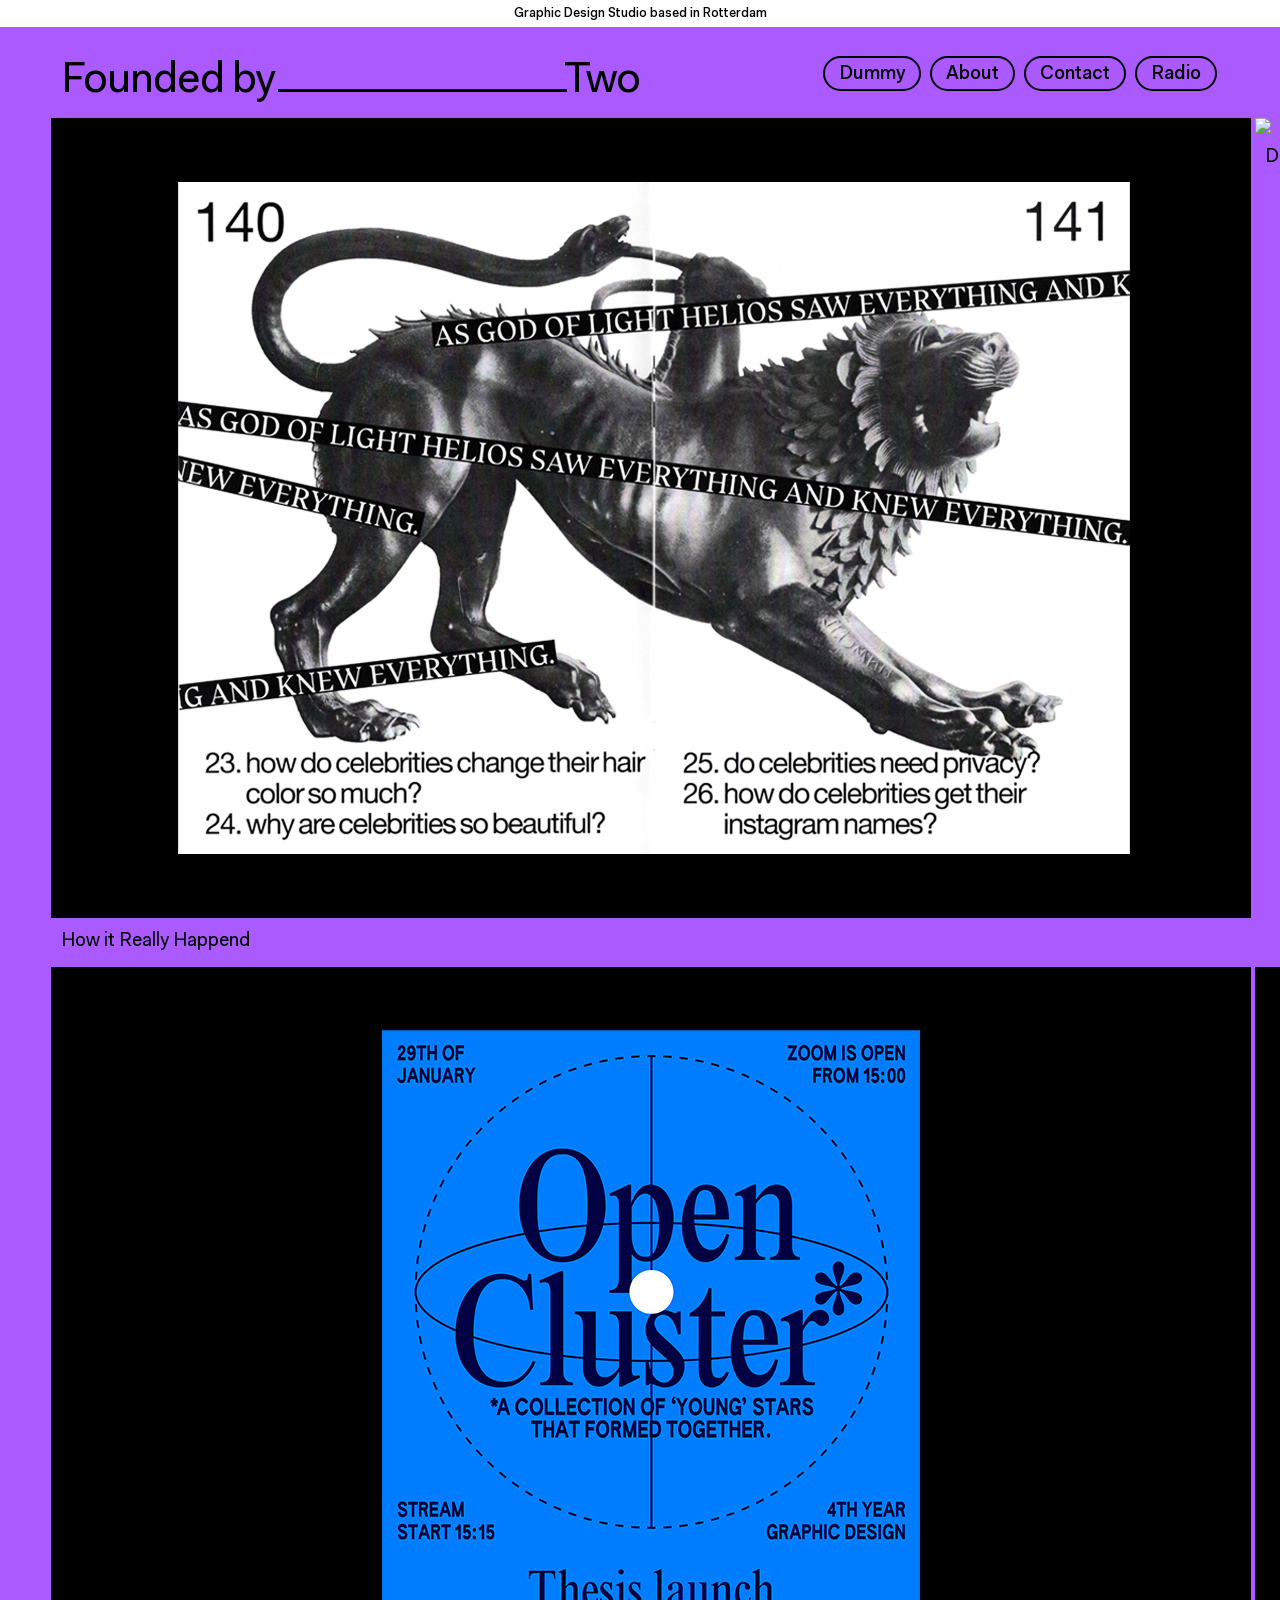
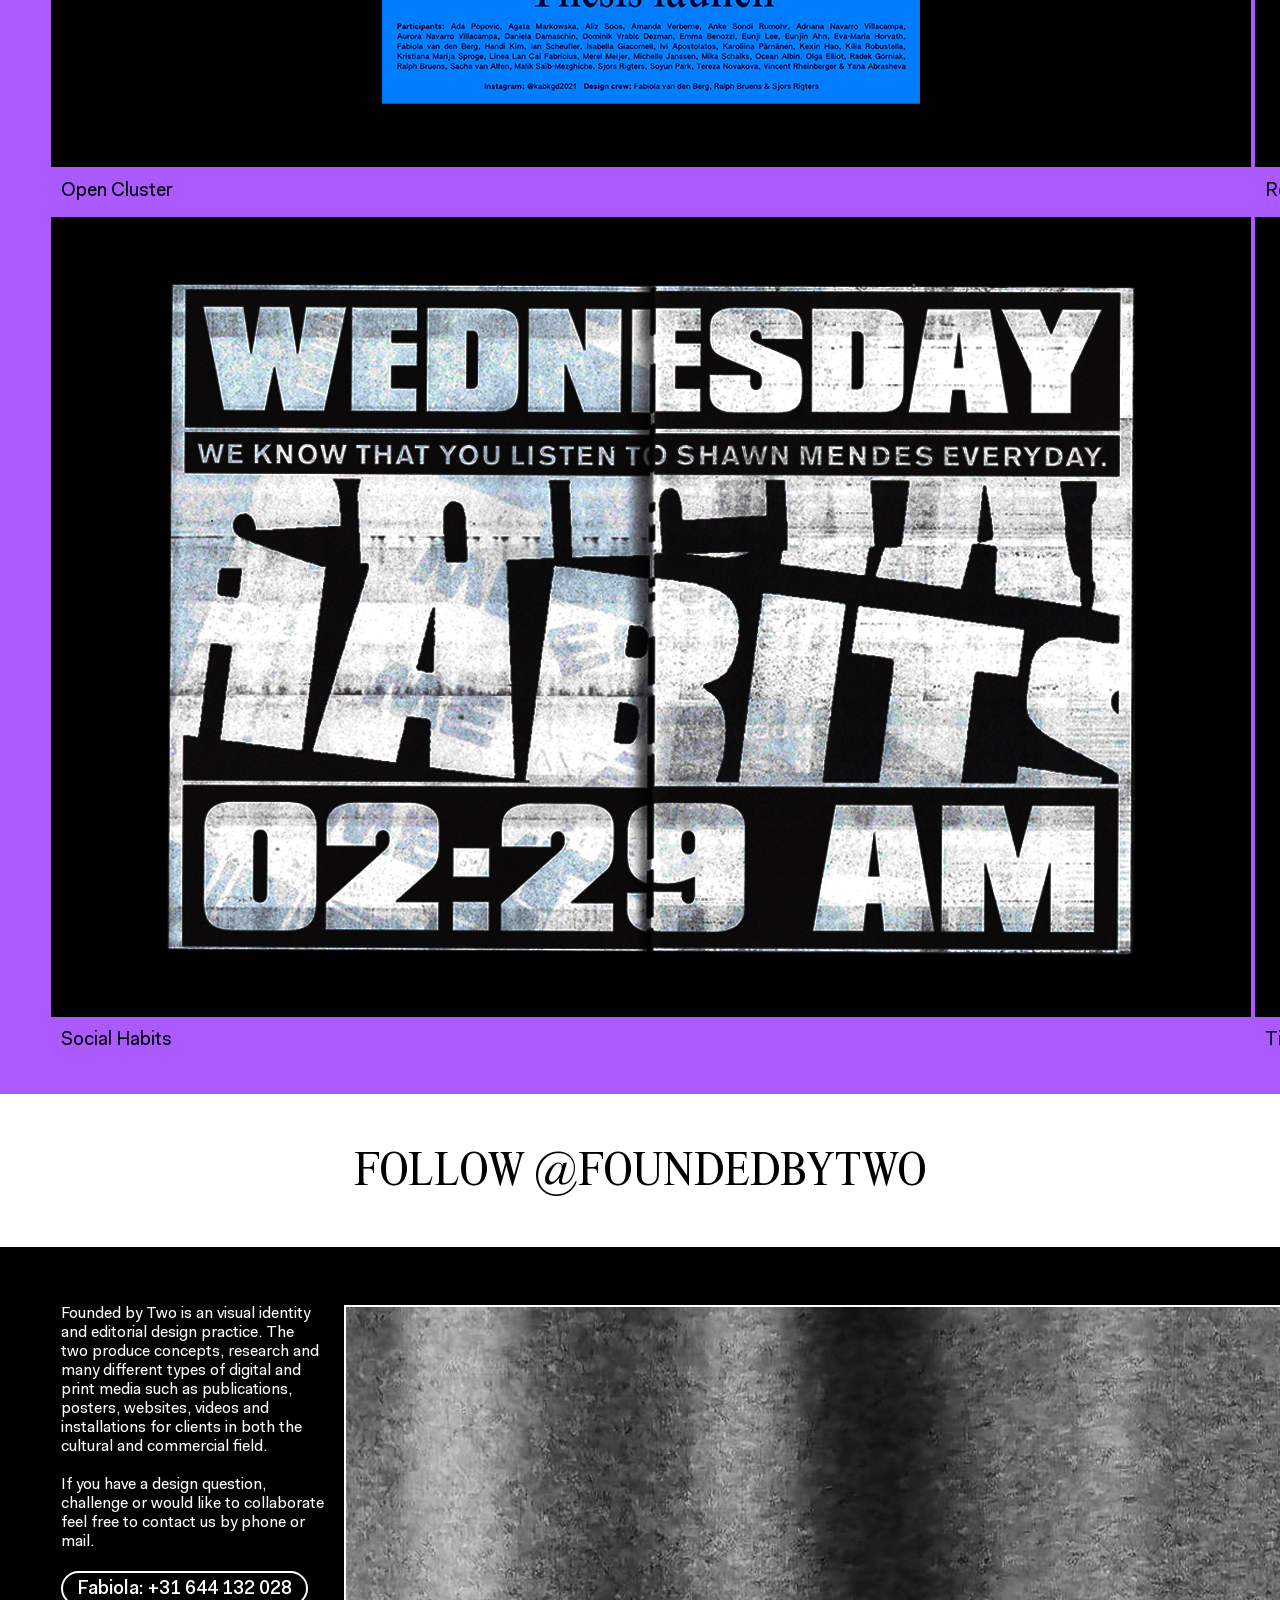
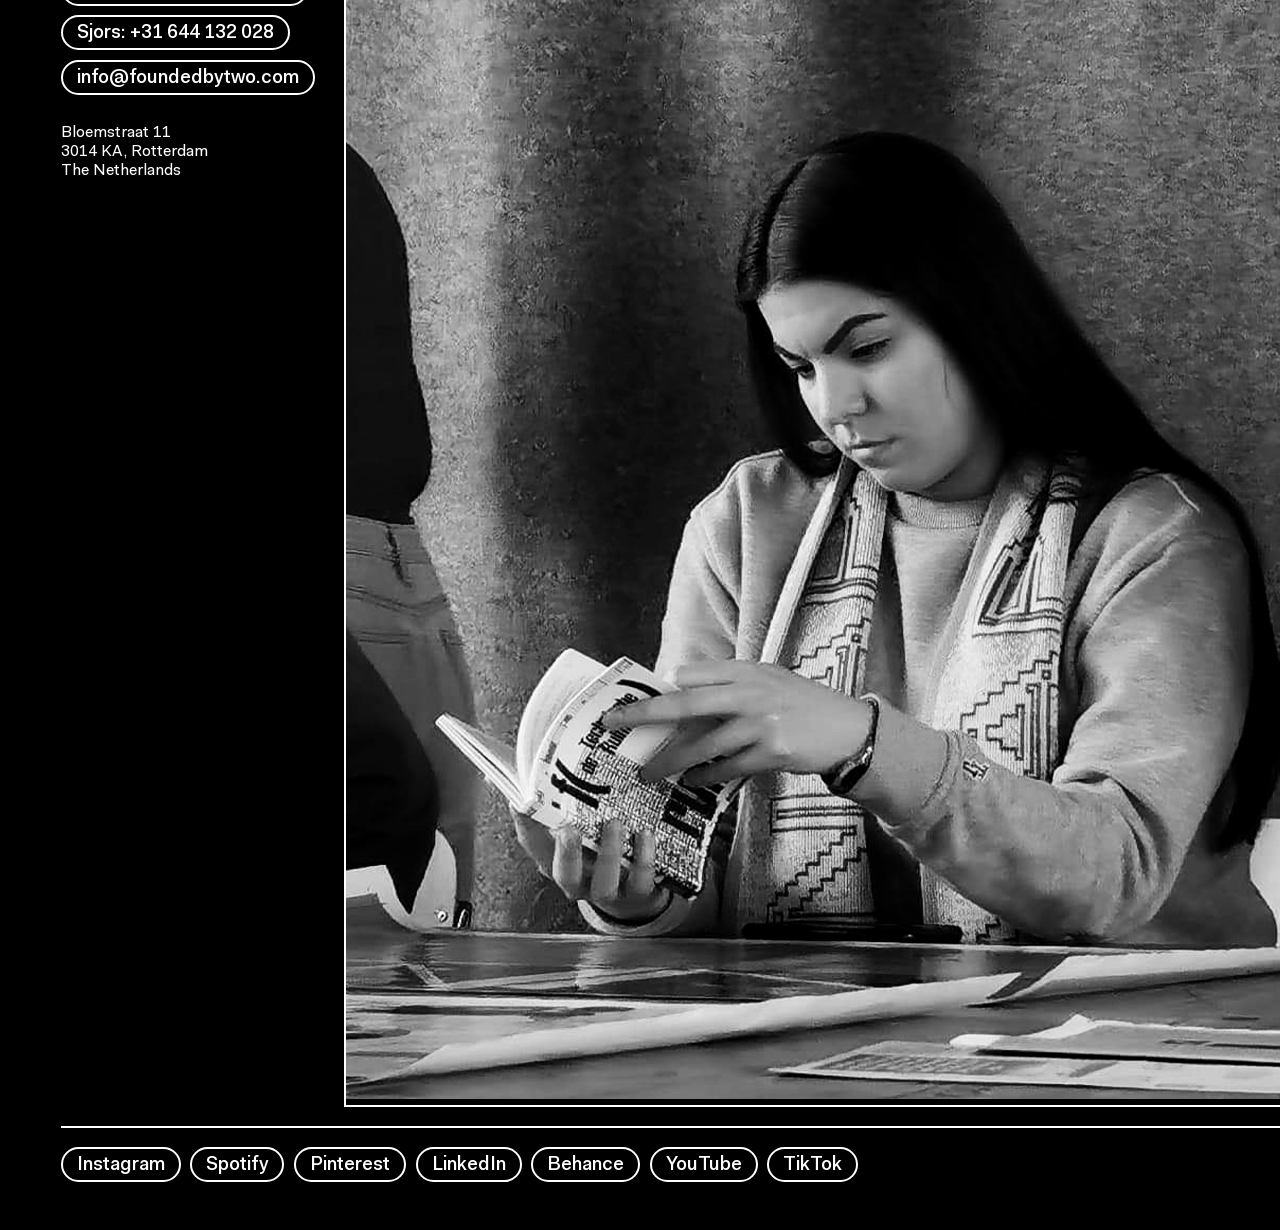
==== commit 65cc98f2: "Test" ====
--- a/index.html
+++ b/index.html
@@ -31,7 +31,8 @@
   <meta name="og:url" project="www.foundedbytwo.com" />
 
   <link rel="stylesheet" href="index.css" />
-  <link rel="stylesheet" href="splide/css/splide.min.css">
+  <link rel="stylesheet" href="https://unpkg.com/swiper/swiper-bundle.css" />
+  <link rel="stylesheet" href="https://unpkg.com/swiper/swiper-bundle.min.css" />
 
 </head>
 
@@ -77,56 +78,70 @@
       </ul>
     </div>
 
+    <!-- <li class="splide__slide"><img id="navigation-dummy-height" src="images/Dummy1.jpg"></img></li> -->
+
     <div id="div2" class="targetDiv" style="display:none;">
       <div class="navigation-dummy">
-        <div class="splide">
-          <div class="splide__track">
-            <ul class="splide__list">
-              <li class="splide__slide"><img id="navigation-dummy-height" src="images/Dummy1.jpg"></img></li>
-              <li class="splide__slide"><img id="navigation-dummy-height" src="images/Dummy2.jpg"></img></li>
-              <li class="splide__slide"><img id="navigation-dummy-height" src="images/Dummy3.jpg"></img></li>
-              <li class="splide__slide"><img id="navigation-dummy-height" src="images/Dummy4.gif"></img></li>
-              <li class="splide__slide"><img id="navigation-dummy-height" src="images/Dummy5.jpg"></img></li>
-              <li class="splide__slide"><img id="navigation-dummy-height" src="images/Dummy6.jpg"></img></li>
-              <li class="splide__slide"><img id="navigation-dummy-height" src="images/Dummy7.jpg"></img></li>
-              <li class="splide__slide"><img id="navigation-dummy-height" src="images/Dummy8.jpg"></img></li>
-              <li class="splide__slide"><img id="navigation-dummy-height" src="images/Dummy9.jpg"></img></li>
-              <li class="splide__slide"><img id="navigation-dummy-height" src="images/Dummy11.jpg"></img></li>
-              <li class="splide__slide"><img id="navigation-dummy-height" src="images/Dummy13.jpg"></img></li>
-              <li class="splide__slide"><img id="navigation-dummy-height" src="images/Dummy14.jpg"></img></li>
-              <li class="splide__slide"><img id="navigation-dummy-height" src="images/Dummy15.jpg"></img></li>
-              <li class="splide__slide"><img id="navigation-dummy-height" src="images/Dummy16.jpg"></img></li>
-              <li class="splide__slide"><img id="navigation-dummy-height" src="images/Dummy17.jpg"></img></li>
-              <li class="splide__slide"><img id="navigation-dummy-height" src="images/Dummy18.jpg"></img></li>
-              <li class="splide__slide"><img id="navigation-dummy-height" src="images/Dummy19.jpg"></img></li>
-            </ul>
-          </div>
-        </div>
-      </div>
-
-    </div>
+
+        <!-- Slider main container -->
+        <div class="swiper-container">
+          <!-- Additional required wrapper -->
+          <div class="swiper-wrapper">
+            <!-- Slides -->
+            <div class="swiper-slide">Slide 1</div>
+            <div class="swiper-slide">Slide 2</div>
+            <div class="swiper-slide">Slide 3</div>
+            ...
+          </div>
+          <!-- If we need pagination -->
+          <div class="swiper-pagination"></div>
+
+          <!-- If we need navigation buttons -->
+          <div class="swiper-button-prev"></div>
+          <div class="swiper-button-next"></div>
+
+          <!-- If we need scrollbar -->
+          <div class="swiper-scrollbar"></div>
+        </div>
+
+      </div>
+    </div>
+
     <div id="div3" class="targetDiv" style="display:none;">
       <div class="navigation-container">
         <div id="navigation-subcontainer-1 ">
           <div class="navigation-title">
-            <span id="navigation-title-arrow">↓</span> Who we are
-          </div>
-          <div class="navigation-text">
-            Founded by Two is a <span class="text-italic">multidisciplinary graphic design studio</span> founded in 2020 by <span class="text-italic">Fabiola van den Berg and Sjors Rigters</span>, two graphic designers who will graduate in the summer of 2021
+            <div class="navigation-title-arrow">
+              ↓
+            </div>
+            <div class="navigation-title-text">
+              Who we are
+            </div>
+          </div>
+          <div class="navigation-text">
+            Founded by Two is a <span class="text-italic">multidisciplinary graphic design studio</span> founded in 2020 by <span class="text-italic">Fabiola van den Berg and Sjors Rigters</span>, two graphic designers who will graduate in the summer
+            of 2021
             from the Royal Academy of Art, The Hague.
             <br><br>
-            Together the two <span class="text-italic">studied graphic design for sixteen years</span> and therefore became native speakers in visual language. While studying together they found out that they share the same love for design and typography.
+            Together the two <span class="text-italic">studied graphic design for sixteen years</span> and therefore became native speakers in visual language. While studying together they found out that they share the same love for design and
+            typography.
             In the end, they are <span class="text-italic">two friends who started a studio together</span>, love playing chess and experience love at first sight with beautifully designed
             publications.
           </div>
         </div>
 
         <div id="navigation-subcontainer-2">
-          <div id="navigation-title-margin2" class="navigation-title">
-            <span id="navigation-title-arrow">↓</span> What we do
-          </div>
-          <div class="navigation-text">
-            Founded by Two is an <span class="text-italic">visual identity and editorial design practice</span>. The two produce concepts, research and many different types of digital and print media such as <span class="text-italic">publications, posters,
+          <div id="navigation-title-margin-2" class="navigation-title">
+            <div class="navigation-title-arrow">
+              ↓
+            </div>
+            <div class="navigation-title-text">
+              What we do
+            </div>
+          </div>
+          <div class="navigation-text">
+            Founded by Two is an <span class="text-italic">visual identity and editorial design practice</span>. The two produce concepts, research and many different types of digital and print media such as <span class="text-italic">publications,
+              posters,
               websites, videos and installations</span> for clients in both the
             cultural and commercial field.
             <br><br>
@@ -146,15 +161,25 @@
       <div class="navigation-container">
         <div id="navigation-subcontainer-1">
           <div class="navigation-title">
-            <span id="navigation-title-arrow">↓</span> Adress
+            <div class="navigation-title-arrow">
+              ↓
+            </div>
+            <div class="navigation-title-text">
+              Adress
+            </div>
           </div>
           <div class="navigation-text">
             Bloemstraat 11<br>
             3014 KA, Rotterdam<br>
             The Netherlands<br>
           </div>
-          <div id="navigation-title-margin1" class="navigation-title">
-            <span id="navigation-title-arrow">↓</span> Phone & mail
+          <div id="navigation-title-margin-1" class="navigation-title">
+            <div class="navigation-title-arrow">
+              ↓
+            </div>
+            <div class="navigation-title-text">
+              Phone & mail
+            </div>
           </div>
           <div class="navigation-text">
             Fabiola: <a class="button-text" href="tel:+31641411115" /" target="_blank""style=" none">+31 644 132 028<br></a>
@@ -163,8 +188,13 @@
           </div>
         </div>
         <div id="navigation-subcontainer-2">
-          <div id="navigation-title-margin2" class="navigation-title">
-            <span id="navigation-title-arrow">↓</span> Socials
+          <div id="navigation-title-margin-2" class="navigation-title">
+            <div class="navigation-title-arrow">
+              ↓
+            </div>
+            <div class="navigation-title-text">
+              Socials
+            </div>
           </div>
           <div class="navigation-text">
             Follow us on <a class="button-text" href="https://www.instagram.com/foundedbytwo/?hl=nl" /" target="_blank""style=" none">Instagram</a> for the latest updates, listen to our <a class="button-text"
@@ -181,26 +211,60 @@
       <div class="navigation-container">
         <div id="navigation-subcontainer-1">
           <div class="navigation-text">
-            Founded by Two is an <span class="text-italic">visual identity and editorial design practice</span>. The two produce concepts, research and many different types of digital and print media such as <span class="text-italic">publications, posters,
+            Founded by Two is an <span class="text-italic">visual identity and editorial design practice</span>. The two produce concepts, research and many different types of digital and print media such as <span class="text-italic">publications,
+              posters,
               websites, videos and installations</span> for clients in both the
             cultural and commercial field.
           </div>
         </div>
         <div id="navigation-subcontainer-2">
-          <div id="navigation-title-margin2" class="navigation-title">
-            <span id="navigation-title-arrow">↓</span> Playlists
-          </div>
-          <div class="navigation-text">
-            <a class="button-text" href="https://www.youtube.com/channel/UCbz5a9uWSxZrKoILMxkC1KQ" /" target="_blank""style=" none">#001 &nbsp; Don't distract me when I'm coding.</a>
-          </div>
-          <div class="navigation-text">
-            <a class="button-text" href="https://www.youtube.com/channel/UCbz5a9uWSxZrKoILMxkC1KQ" /" target="_blank""style=" none">#002 &nbsp; Command Z</a>
-          </div>
-          <div class="navigation-text">
-            <a class="button-text" href="https://www.youtube.com/channel/UCbz5a9uWSxZrKoILMxkC1KQ" /" target="_blank""style=" none">#003 &nbsp; Indesign Grids</a>
-          </div>
-          <div class="navigation-text">
-            <a class="button-text" href="https://www.youtube.com/channel/UCbz5a9uWSxZrKoILMxkC1KQ" /" target="_blank""style=" none">#004 &nbsp; Cyan, Magenta, Yellow and Key</a>
+          <div id="navigation-title-margin-2" class="navigation-title">
+            <div class="navigation-title-arrow">
+              ↓
+            </div>
+            <div class="navigation-title-text">
+              Playlists
+            </div>
+          </div>
+          <div class="navigation-text">
+            <a class="playlist-container" href="https://www.youtube.com/channel/UCbz5a9uWSxZrKoILMxkC1KQ" /" target="_blank""style=" none">
+              <div id="button-text-playlist">
+                #001
+              </div>
+              <div class="button-text">
+                Don't distract me when <nobr>I'm coding</nobr>
+              </div>
+            </a>
+          </div>
+          <div class="navigation-text">
+            <a class="playlist-container" href="https://www.youtube.com/channel/UCbz5a9uWSxZrKoILMxkC1KQ" /" target="_blank""style=" none">
+              <div id="button-text-playlist">
+                #002
+              </div>
+              <div class="button-text">
+                Command Z
+              </div>
+            </a>
+          </div>
+          <div class="navigation-text">
+            <a class="playlist-container" href="https://www.youtube.com/channel/UCbz5a9uWSxZrKoILMxkC1KQ" /" target="_blank""style=" none">
+              <div id="button-text-playlist">
+                #003
+              </div>
+              <div class="button-text">
+                Indesign Grids
+              </div>
+            </a>
+          </div>
+          <div class="navigation-text">
+            <a class="playlist-container" href="https://www.youtube.com/channel/UCbz5a9uWSxZrKoILMxkC1KQ" /" target="_blank""style=" none">
+              <div id="button-text-playlist">
+                #004
+              </div>
+              <div class="button-text">
+                Cyan, Magenta, Yellow <nobr>and Key</nobr>
+              </div>
+            </a>
           </div>
         </div>
       </div>
@@ -211,7 +275,7 @@
   <main>
     <ul class="main-container">
       <li id="project1">
-        <a href="project1.html">
+        <a class="project-container" href="project1.html">
           <figure class="figure">
             <img class="Sirv image-main" src="images/HowItReallyHappend_01.jpg"></img>
             <img class="Sirv image-hover" src="images/HowItReallyHappend_02.jpg"></img>
@@ -220,7 +284,7 @@
         </a>
       </li>
       <li id="project2">
-        <a href="project2.html">
+        <a class="project-container" href="project2.html">
           <figure class="figure">
             <img class="Sirv image-main" src="images/911_01.gif"></img>
             <img class="Sirv image-hover" src="images/911_02.jpg"></img>
@@ -229,7 +293,7 @@
         </a>
       </li>
       <li id="project3">
-        <a href="project3.html">
+        <a class="project-container" href="project3.html">
           <figure class="figure">
             <img class="Sirv image-main" src="images/OpenCluster_02.jpg"></img>
             <img class="Sirv image-hover" src="images/OpenCluster_01.jpg"></img>
@@ -238,7 +302,7 @@
         </a>
       </li>
       <li id="project4">
-        <a href="https://www.example.com/">
+        <a class="project-container" href="https://www.example.com/">
           <figure class="figure">
             <img class="Sirv image-main" src="images/PianoPlayer_01.jpg"></img>
             <img class="Sirv image-hover" src="images/PianoPlayer_02.jpg"></img>
@@ -247,7 +311,7 @@
         </a>
       </li>
       <li id="project5">
-        <a href="https://www.example.com/">
+        <a class="project-container" href="https://www.example.com/">
           <figure class="figure">
             <img class="Sirv image-main" src="images/SocialHabits_01.jpg"></img>
             <img class="Sirv image-hover" src="images/SocialHabits_02.jpg"></img>
@@ -256,7 +320,7 @@
         </a>
       </li>
       <li id="project6">
-        <a href="https://www.example.com/">
+        <a class="project-container" href="https://www.example.com/">
           <figure class="figure">
             <img class="Sirv image-main" src="images/TinyExhibition_01.jpg"></img>
             <img class="Sirv image-hover" src="images/TinyExhibition_01.jpg"></img>
@@ -304,20 +368,34 @@
   </footer>
 
   <script>
-    window.addEventListener('load', function() {
-      new Splide('.splide', {
-        type: 'loop',
-        focus: 'center',
-        rewind: true,
-        trimSpace: false,
-        autoWidth: true,
-      }).mount();
+    const swiper = new Swiper('.swiper-container', {
+      // Optional parameters
+      direction: 'vertical',
+      loop: true,
+
+      // If we need pagination
+      pagination: {
+        el: '.swiper-pagination',
+      },
+
+      // Navigation arrows
+      navigation: {
+        nextEl: '.swiper-button-next',
+        prevEl: '.swiper-button-prev',
+      },
+
+      // And if we need scrollbar
+      scrollbar: {
+        el: '.swiper-scrollbar',
+      },
     });
   </script>
 
+  <script src="https://unpkg.com/swiper/swiper-bundle.js"></script>
+  <script src="https://unpkg.com/swiper/swiper-bundle.min.js"></script>
+
   <script src="https://ajax.googleapis.com/ajax/libs/jquery/3.2.1/jquery.min.js"></script>
   <script src="https://scripts.sirv.com/sirvjs/v3/sirv.js"></script>
-  <script src="splide/js/splide.min.js"></script>
   <script src="index.js"></script>
 
 </body>
--- a/index.css
+++ b/index.css
@@ -173,26 +173,28 @@
   }
 
   .navigation-title {
-    font-family: "fakt-med";
+    display:flex;
+    flex-direction: row;
+    font-family: "fakt-nor";
     font-size: 1.2rem;
     text-align: left;
     padding-bottom: 0.6rem;
   }
 
-  #navigation-title-margin1 {
+  #navigation-title-margin-1 {
     padding-top: 1.8rem;
   }
 
-  #navigation-title-margin2 {
+  #navigation-title-margin-2 {
     padding-top: 1.8rem;
   }
 
-  #navigation-title-arrow {
-    padding-top: 7rem;
+  .navigation-title-arrow {
+    line-height: 1.2rem;
+    padding-right: 0.6rem;
   }
 
   .navigation-text {
-    /* width: 75%; */
     font-family: "fakt-nor";
     font-size: 1.2rem;
     text-align: left;
@@ -209,13 +211,29 @@
   }
 
   .navigation-dummy {
+    display: flex;
+    flex-direction: row;
     width: 100vw;
     background: white;
     margin-bottom: 1.8rem;
   }
 
+  .swiper-container {
+  width: 600px;
+  height: 300px;
+}
+
   #navigation-dummy-height {
     height: 18rem;
+  }
+
+  .playlist-container {
+    display:flex;
+    flex-direction: row;
+  }
+
+  .playlist-container:hover {
+    color: white;
   }
 
   .button {
@@ -256,8 +274,10 @@
     font-family: "fakt-nor-ita";
   }
 
-  .button-text:hover {
-    color: white;
+  #button-text-playlist {
+    width: auto;
+    padding-right: 1.5rem;
+    font-family: "fakt-nor";
   }
 
   .text-italic {
@@ -303,6 +323,10 @@
     opacity: 1;
   }
 
+  .project-container:hover {
+    color: white;
+  }
+
   figcaption {
     display: flex;
     justify-content: space-between;
@@ -313,7 +337,7 @@
     padding-bottom: 0.6rem;
     padding-left: 0.6rem;
     padding-right: 0.6rem;
-    font-family: "fakt-med";
+    font-family: "fakt-nor";
     font-size: 1.2rem;
     line-height: 1.4rem;
   }
@@ -470,12 +494,6 @@
     font-size: 1rem;
     color: white;
   }
-
-  .button-footer:hover {
-    /* background: white;
-    color: black;
-    border-color: white; */
-  }
 }
 
 @media only screen and (min-width: 375px) {
@@ -645,7 +663,7 @@
       "navigation-subcontainer-1 navigation-subcontainer-2"
   }
 
-  #navigation-title-margin2 {
+  #navigation-title-margin-2 {
     padding-top: 0rem;
   }
 }
@@ -673,9 +691,6 @@
     grid-area: navigation-empty;
   }
 
-  /* .navigation-text {
-    width: 66%;
-  } */
   #navigation-dummy-height {
     height: 30rem;
   }
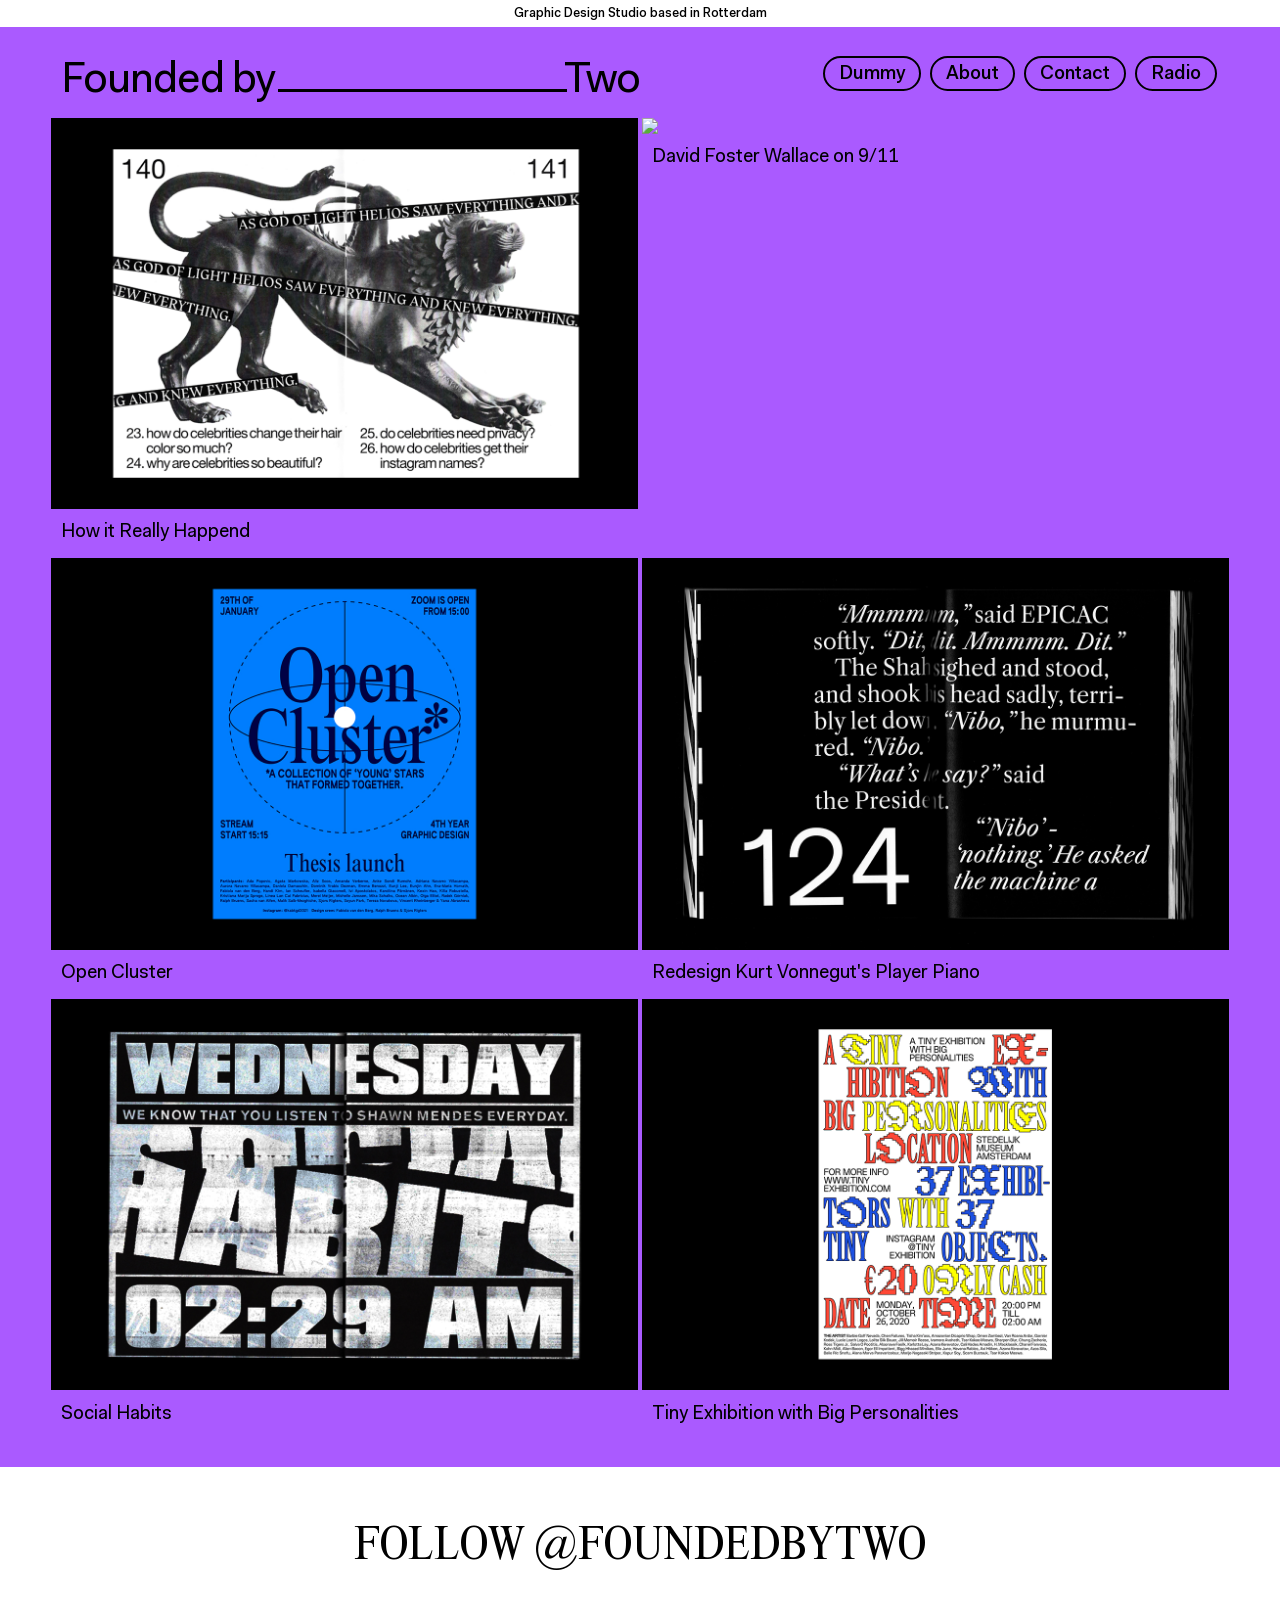
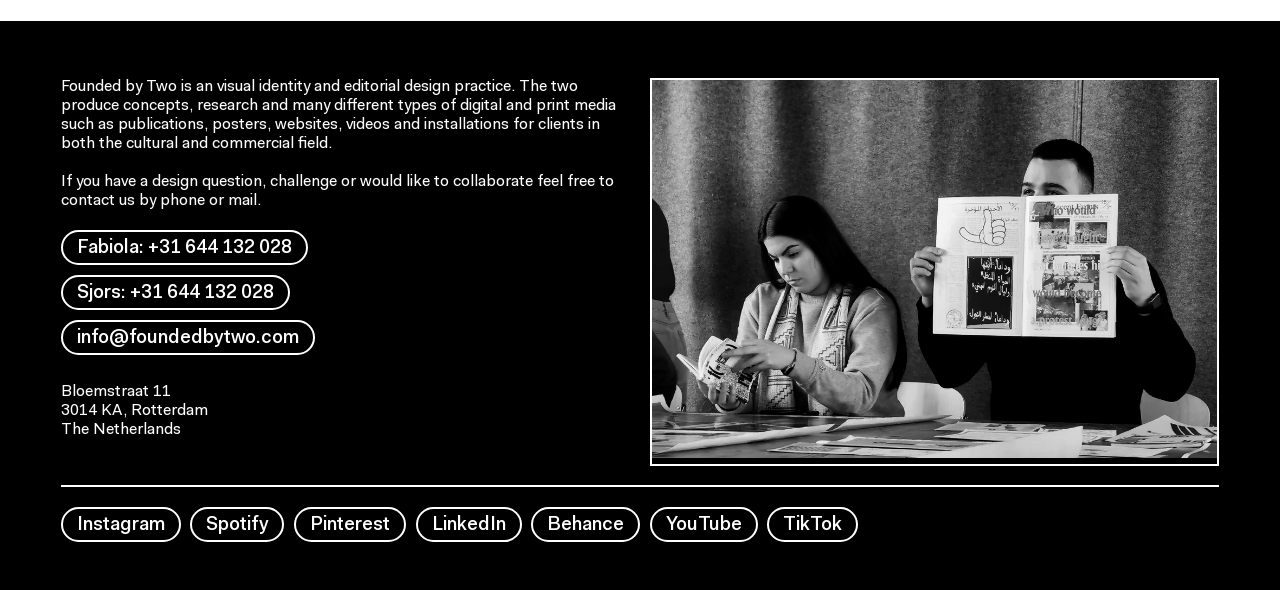
==== commit 3086919c: "Test" ====
--- a/index.html
+++ b/index.html
@@ -31,9 +31,6 @@
   <meta name="og:url" project="www.foundedbytwo.com" />
 
   <link rel="stylesheet" href="index.css" />
-  <link rel="stylesheet" href="https://unpkg.com/swiper/swiper-bundle.css" />
-  <link rel="stylesheet" href="https://unpkg.com/swiper/swiper-bundle.min.css" />
-
 </head>
 
 
@@ -78,38 +75,86 @@
       </ul>
     </div>
 
-    <!-- <li class="splide__slide"><img id="navigation-dummy-height" src="images/Dummy1.jpg"></img></li> -->
-
     <div id="div2" class="targetDiv" style="display:none;">
-      <div class="navigation-dummy">
-
-        <!-- Slider main container -->
-        <div class="swiper-container">
-          <!-- Additional required wrapper -->
-          <div class="swiper-wrapper">
-            <!-- Slides -->
-            <div class="swiper-slide">Slide 1</div>
-            <div class="swiper-slide">Slide 2</div>
-            <div class="swiper-slide">Slide 3</div>
-            ...
-          </div>
-          <!-- If we need pagination -->
-          <div class="swiper-pagination"></div>
-
-          <!-- If we need navigation buttons -->
-          <div class="swiper-button-prev"></div>
-          <div class="swiper-button-next"></div>
-
-          <!-- If we need scrollbar -->
-          <div class="swiper-scrollbar"></div>
-        </div>
-
+      <div class="dummy-container">
+        <div id="dummy1">
+          <img class="dummy-image-portrait" src="images/D_001.jpg"></img>
+        </div>
+        <div id="dummy2">
+          <img class="dummy-image-horizontal" src="images/D_018.jpg"></img>
+        </div>
+        <div id="dummy3">
+          <img class="dummy-image-portrait" src="images/D_002.jpg"></img>
+        </div>
+        <div id="dummy4">
+          <img class="dummy-image-portrait" src="images/Dummy04.gif"></img>
+        </div>
+        <div id="dummy5">
+          <img class="dummy-image-horizontal" src="images/D_005.jpg"></img>
+        </div>
+        <div id="dummy6">
+          <img class="dummy-image-portrait" src="images/D_020.jpg"></img>
+        </div>
+        <div id="dummy7">
+          <img class="dummy-image-portrait" src="images/D_014.jpg"></img>
+        </div>
+        <div id="dummy8">
+          <img class="dummy-image-portrait" src="images/D_006.jpg"></img>
+        </div>
+        <div id="dummy9">
+          <img class="dummy-image-horizontal" src="images/D_011.jpg"></img>
+        </div>
+        <div id="dummy10">
+          <img class="dummy-image-portrait" src="images/D_010.jpg"></img>
+        </div>
+        <div id="dummy11">
+          <img class="dummy-image-portrait" src="images/D_013.jpg"></img>
+        </div>
+        <div id="dummy12">
+          <img class="dummy-image-portrait" src="images/D_007.jpg"></img>
+        </div>
+        <div id="dummy13">
+          <img class="dummy-image-horizontal" src="images/D_015.jpg"></img>
+        </div>
+        <div id="dummy14">
+          <img class="dummy-image-portrait" src="images/D_008.jpg"></img>
+        </div>
+        <div id="dummy15">
+          <img class="dummy-image-horizontal" src="images/D_024.jpg"></img>
+        </div>
+        <div id="dummy16">
+          <img class="dummy-image-portrait" src="images/D_012.jpg"></img>
+        </div>
+        <div id="dummy17">
+          <img class="dummy-image-portrait" src="images/D_016.jpg"></img>
+        </div>
+        <div id="dummy18">
+          <img class="dummy-image-horizontal" src="images/D_003.jpg"></img>
+        </div>
+        <div id="dummy19">
+          <img class="dummy-image-horizontal" src="images/D_019.jpg"></img>
+        </div>
+        <div id="dummy20">
+          <img class="dummy-image-horizontal" src="images/"></img>
+        </div>
+        <div id="dummy21">
+          <img class="dummy-image-portrait" src="images/D_021.jpg"></img>
+        </div>
+        <div id="dummy22">
+          <img class="dummy-image-portrait" src="images/D_009.jpg"></img>
+        </div>
+        <div id="dummy23">
+          <img class="dummy-image-portrait" src="images/D_022.jpg"></img>
+        </div>
+        <div id="dummy24">
+          <img class="dummy-image-horizontal" src="images/D_023.jpg"></img>
+        </div>
       </div>
     </div>
 
     <div id="div3" class="targetDiv" style="display:none;">
       <div class="navigation-container">
-        <div id="navigation-subcontainer-1 ">
+        <div id="navigation-subcontainer-1">
           <div class="navigation-title">
             <div class="navigation-title-arrow">
               ↓
@@ -153,8 +198,6 @@
               href="mailto:info@foundedbytwo.com" /" target="_blank""style=" none">mail</a>.
           </div>
         </div>
-        <div id="navigation-subcontainer-empty">
-        </div>
       </div>
     </div>
     <div id="div4" class="targetDiv" style="display:none;">
@@ -211,10 +254,8 @@
       <div class="navigation-container">
         <div id="navigation-subcontainer-1">
           <div class="navigation-text">
-            Founded by Two is an <span class="text-italic">visual identity and editorial design practice</span>. The two produce concepts, research and many different types of digital and print media such as <span class="text-italic">publications,
-              posters,
-              websites, videos and installations</span> for clients in both the
-            cultural and commercial field.
+            When these two met they quickly noticed they don’t have the same taste in music (except their joined love for Justin Bieber). Now they work together and have to find a compromise in the music being played in the studio, that is why they
+            have created these playlists. Every month they will add a new playlist together with a playlist cover designed by them. Enjoy!
           </div>
         </div>
         <div id="navigation-subcontainer-2">
@@ -323,7 +364,7 @@
         <a class="project-container" href="https://www.example.com/">
           <figure class="figure">
             <img class="Sirv image-main" src="images/TinyExhibition_01.jpg"></img>
-            <img class="Sirv image-hover" src="images/TinyExhibition_01.jpg"></img>
+            <img class="Sirv image-hover" src="images/TinyExhibition_03.jpg"></img>
           </figure>
           <figcaption><span>Tiny Exhibition with <nobr>Big Personalities</nobr></span></figcaption>
         </a>
@@ -367,33 +408,6 @@
     </div>
   </footer>
 
-  <script>
-    const swiper = new Swiper('.swiper-container', {
-      // Optional parameters
-      direction: 'vertical',
-      loop: true,
-
-      // If we need pagination
-      pagination: {
-        el: '.swiper-pagination',
-      },
-
-      // Navigation arrows
-      navigation: {
-        nextEl: '.swiper-button-next',
-        prevEl: '.swiper-button-prev',
-      },
-
-      // And if we need scrollbar
-      scrollbar: {
-        el: '.swiper-scrollbar',
-      },
-    });
-  </script>
-
-  <script src="https://unpkg.com/swiper/swiper-bundle.js"></script>
-  <script src="https://unpkg.com/swiper/swiper-bundle.min.js"></script>
-
   <script src="https://ajax.googleapis.com/ajax/libs/jquery/3.2.1/jquery.min.js"></script>
   <script src="https://scripts.sirv.com/sirvjs/v3/sirv.js"></script>
   <script src="index.js"></script>
--- a/index.css
+++ b/index.css
@@ -153,7 +153,7 @@
   .navigation-container {
     display: grid;
     padding-top: 0.6rem;
-    padding-bottom: 1.8rem;
+    padding-bottom: 3rem;
     padding-left: 1rem;
     padding-right: 1rem;
     grid-gap: 4px;
@@ -173,7 +173,7 @@
   }
 
   .navigation-title {
-    display:flex;
+    display: flex;
     flex-direction: row;
     font-family: "fakt-nor";
     font-size: 1.2rem;
@@ -210,25 +210,192 @@
     mix-blend-mode: multiply;
   }
 
-  .navigation-dummy {
-    display: flex;
-    flex-direction: row;
+  .dummy-container {
+    display: grid;
     width: 100vw;
-    background: white;
-    margin-bottom: 1.8rem;
-  }
-
-  .swiper-container {
-  width: 600px;
-  height: 300px;
-}
-
-  #navigation-dummy-height {
-    height: 18rem;
+    background: black;
+    margin-bottom: 3rem;
+    padding-top: 2vw;
+    padding-bottom: 4vw;
+    padding-left: 4vw;
+    padding-right: 4vw;
+    height: auto;
+    grid-template-columns: repeat(92, 1vw);
+    grid-template-rows: auto;
+    grid-auto-flow: row dense;
+    grid-row-gap: 4vw;
+  }
+
+  #portrait-big {
+    height: 40vw;
+  }
+
+  #horizontal-big {
+    height: 32vw;
+  }
+
+  .dummy-image-portrait {
+    height: 32vw;
+    width: auto;
+  }
+
+  .dummy-image-horizontal {
+    height: auto;
+    width: 28vw;
+  }
+
+  #dummy1 {
+    align-self: start;
+    justify-self: start;
+    grid-column: 1 / 29;
+  }
+
+  #dummy2 {
+    padding-bottom: 2vw;
+    align-self: end;
+    justify-self: start;
+    grid-column: 33 / 61;
+  }
+
+  #dummy3 {
+    align-self: start;
+    justify-self: start;
+    grid-column: 65 / 93;
+  }
+
+  #dummy4 {
+    align-self: center;
+    justify-self: center;
+    grid-column: 1 / 93;
+  }
+
+  #dummy5 {
+    align-self: start;
+    justify-self: start;
+    grid-column: 1 / 29;
+  }
+
+  #dummy6 {
+    align-self: end;
+    justify-self: start;
+    grid-column: 33 / 61;
+  }
+
+  #dummy7 {
+    align-self: start;
+    justify-self: end;
+    grid-column: 65 / 93;
+  }
+
+  #dummy8 {
+    align-self: end;
+    justify-self: start;
+    grid-column: 1 / 45;
+  }
+
+  #dummy9 {
+    align-self: start;
+    justify-self: start;
+    grid-column: 49 / 93;
+  }
+
+  #dummy10 {
+    align-self: end;
+    justify-self: end;
+    grid-column: 1 / 45;
+  }
+
+  #dummy11 {
+    align-self: start;
+    justify-self: end;
+    grid-column: 49 / 93;
+  }
+
+  #dummy12 {
+    align-self: start;
+    justify-self: end;
+    grid-column: 1 / 31;
+  }
+
+  #dummy13 {
+    align-self: start;
+    justify-self: end;
+    grid-column: 35 / 65;
+  }
+
+  #dummy14 {
+    align-self: start;
+    justify-self: end;
+    grid-column: 1 / 31;
+  }
+
+  #dummy15 {
+    align-self: end;
+    justify-self: start;
+    grid-column: 35 / 65;
+  }
+
+  #dummy16 {
+    align-self: end;
+    justify-self: end;
+    grid-column: 1 / 45;
+  }
+
+  #dummy17 {
+    align-self: start;
+    justify-self: end;
+    grid-column: 49 / 93;
+  }
+
+  #dummy18 {
+    align-self: start;
+    justify-self: start;
+    grid-column: 1 / 29;
+  }
+
+  #dummy19 {
+    align-self: end;
+    justify-self: start;
+    grid-column: 33 / 61;
+  }
+
+  #dummy20 {
+    align-self: start;
+    justify-self: end;
+    grid-column: 65 / 92;
+  }
+
+  #dummy21 {
+    align-self: end;
+    justify-self: end;
+    grid-column: 1 / 45;
+  }
+
+  #dummy22 {
+    align-self: start;
+    justify-self: end;
+    grid-column: 49 / 93;
+  }
+
+  #dummy23 {
+    align-self: end;
+    justify-self: center;
+    grid-column: 1 / 45;
+  }
+
+  #dummy24 {
+    align-self: start;
+    justify-self: start;
+    grid-column: 49 / 93;
+  }
+
+
+  img {
+    width: 100%;
   }
 
   .playlist-container {
-    display:flex;
+    display: flex;
     flex-direction: row;
   }
 
@@ -272,6 +439,10 @@
 
   .button-text {
     font-family: "fakt-nor-ita";
+  }
+
+  .button-text:hover {
+    color: white;
   }
 
   #button-text-playlist {
@@ -651,10 +822,6 @@
     padding-right: 0.6rem;
   }
 
-  #navigation-dummy-height {
-    height: 20rem;
-  }
-
   .navigation-container {
     grid-gap: 1.8rem;
     grid-template-columns: repeat(2, 1fr);
@@ -668,11 +835,7 @@
   }
 }
 
-@media only screen and (min-width: 1280px) {
-  #navigation-dummy-height {
-    height: 24rem;
-  }
-}
+@media only screen and (min-width: 1280px) {}
 
 @media only screen and (min-width: 1920px) {
   .name-container {
@@ -689,10 +852,6 @@
 
   #navigation-subcontainer-3 {
     grid-area: navigation-empty;
-  }
-
-  #navigation-dummy-height {
-    height: 30rem;
   }
 
   .main-container {
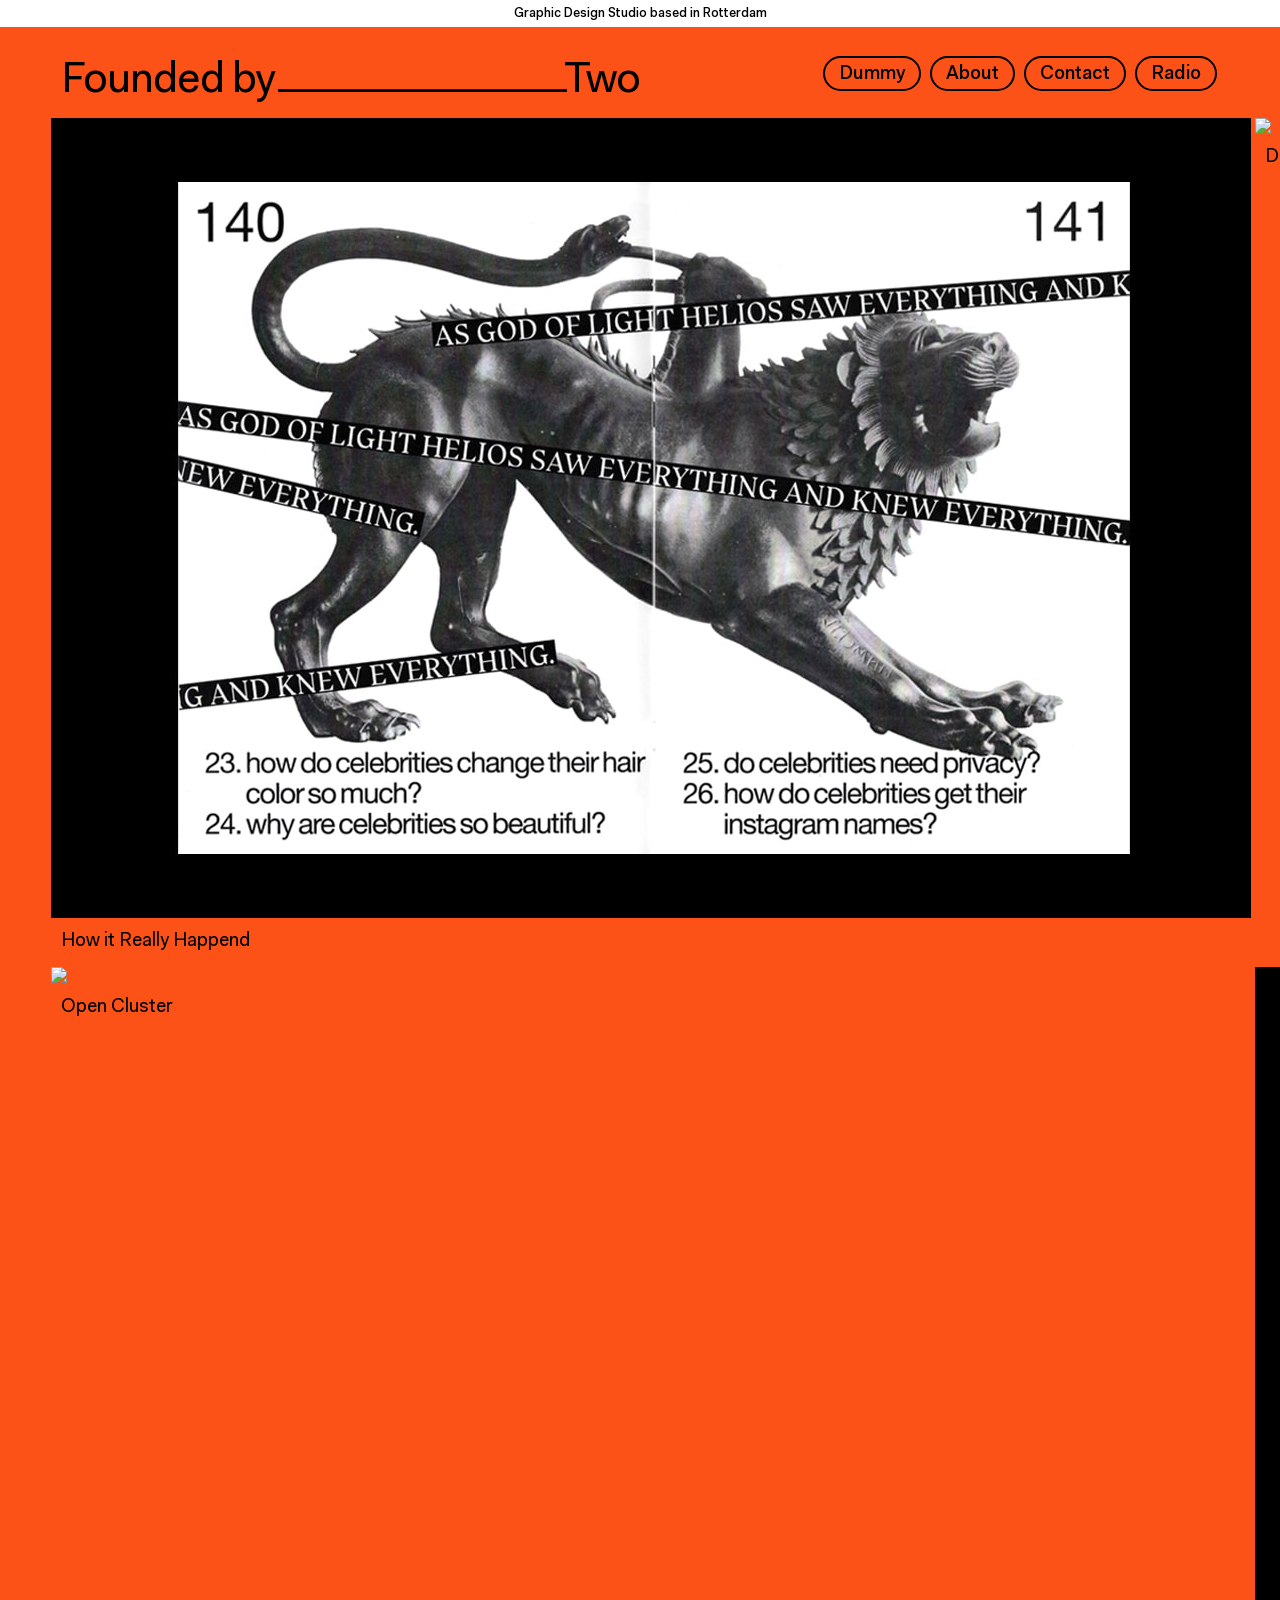
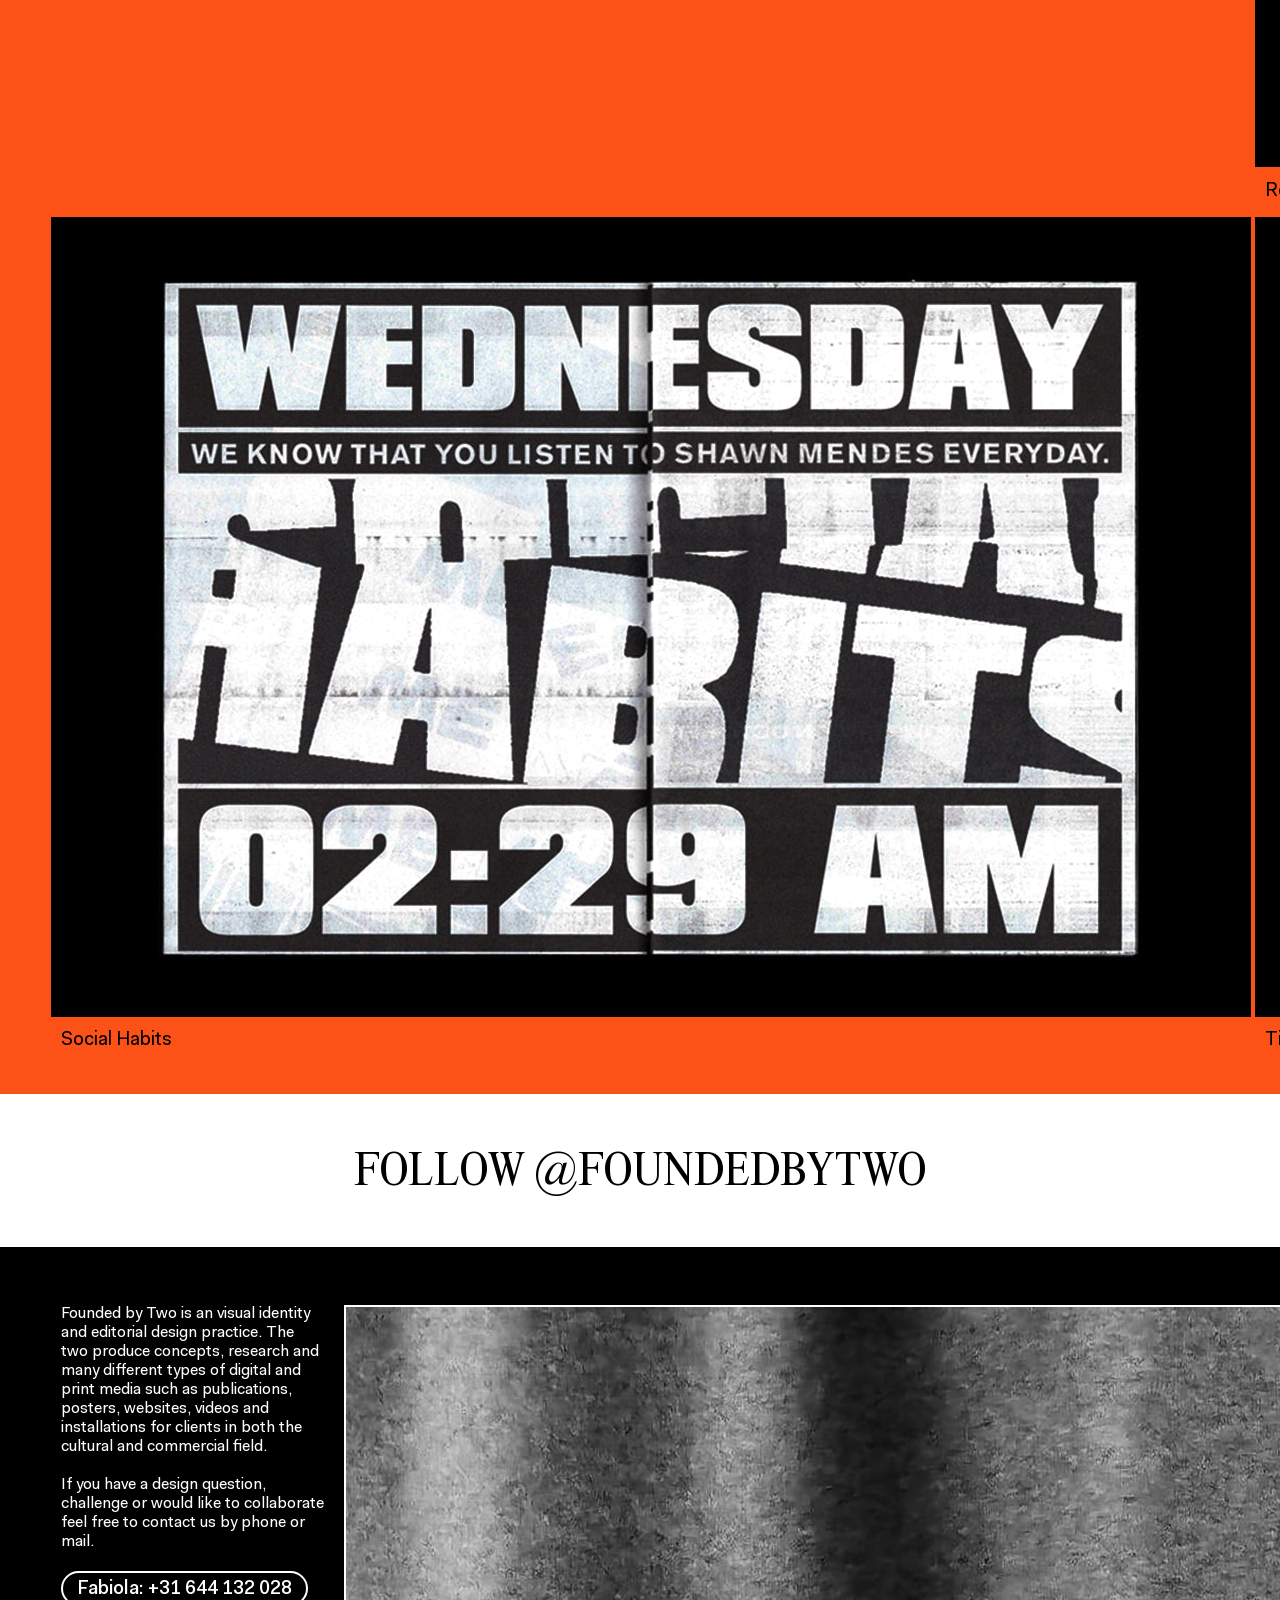
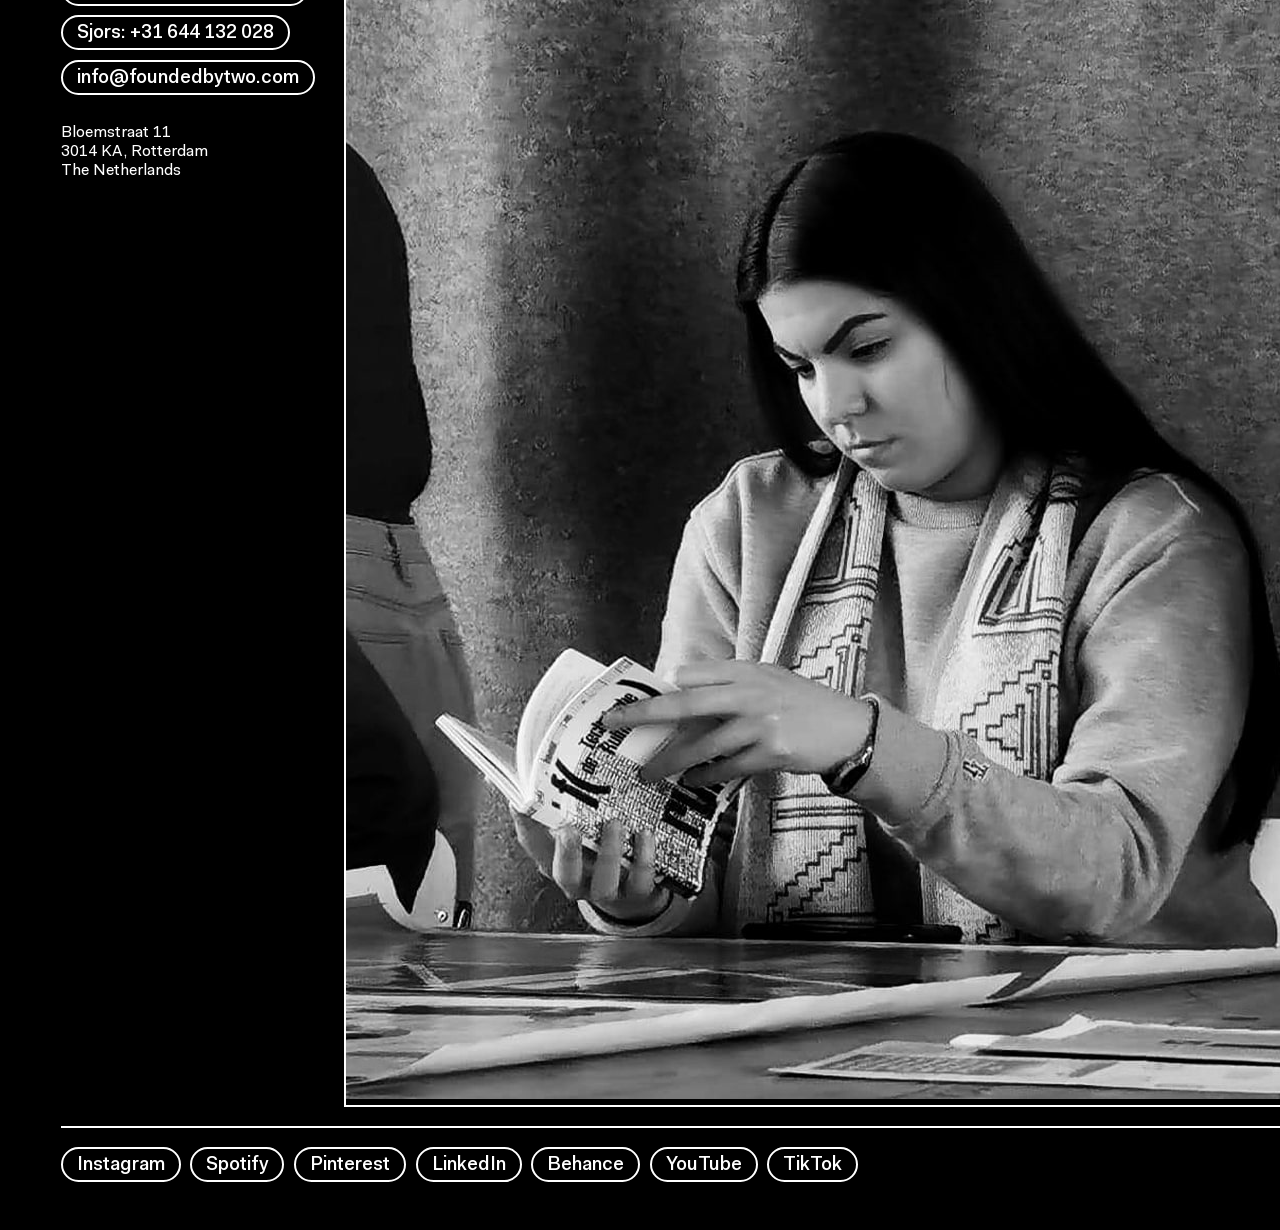
==== commit 6c8a31c7: "Test" ====
--- a/index.html
+++ b/index.html
@@ -87,10 +87,10 @@
           <img class="dummy-image-portrait" src="images/D_002.jpg"></img>
         </div>
         <div id="dummy4">
-          <img class="dummy-image-portrait" src="images/Dummy04.gif"></img>
+          <img id="horizontal-big" class="dummy-image-horizontal" src="images/D_004.gif"></img>
         </div>
         <div id="dummy5">
-          <img class="dummy-image-horizontal" src="images/D_005.jpg"></img>
+          <img id="horizontal-big-mobile" class="dummy-image-horizontal" src="images/D_005.jpg"></img>
         </div>
         <div id="dummy6">
           <img class="dummy-image-portrait" src="images/D_020.jpg"></img>
@@ -102,7 +102,7 @@
           <img class="dummy-image-portrait" src="images/D_006.jpg"></img>
         </div>
         <div id="dummy9">
-          <img class="dummy-image-horizontal" src="images/D_011.jpg"></img>
+          <img id="horizontal-big-mobile" class="dummy-image-horizontal" src="images/D_011.jpg"></img>
         </div>
         <div id="dummy10">
           <img class="dummy-image-portrait" src="images/D_010.jpg"></img>
@@ -111,43 +111,37 @@
           <img class="dummy-image-portrait" src="images/D_013.jpg"></img>
         </div>
         <div id="dummy12">
+          <img class="dummy-image-horizontal" src="images/D_024.jpg"></img>
+        </div>
+        <div id="dummy13">
+          <img class="dummy-image-portrait" src="images/D_027.jpg"></img>
+        </div>
+        <div id="dummy14">
+          <img class="dummy-image-portrait" src="images/D_031.jpg"></img>
+        </div>
+        <div id="dummy15">
+          <img id="horizontal-big" class="dummy-image-horizontal" src="images/D_028.jpg"></img>
+        </div>
+        <div id="dummy16">
           <img class="dummy-image-portrait" src="images/D_007.jpg"></img>
         </div>
-        <div id="dummy13">
-          <img class="dummy-image-horizontal" src="images/D_015.jpg"></img>
-        </div>
-        <div id="dummy14">
-          <img class="dummy-image-portrait" src="images/D_008.jpg"></img>
-        </div>
-        <div id="dummy15">
-          <img class="dummy-image-horizontal" src="images/D_024.jpg"></img>
-        </div>
-        <div id="dummy16">
+        <div id="dummy17">
+          <img id="horizontal-big-mobile" class="dummy-image-horizontal" src="images/D_003.jpg"></img>
+        </div>
+        <div id="dummy18">
+          <img class="dummy-image-portrait" src="images/D_030.jpg"></img>
+        </div>
+        <div id="dummy19">
           <img class="dummy-image-portrait" src="images/D_012.jpg"></img>
         </div>
-        <div id="dummy17">
-          <img class="dummy-image-portrait" src="images/D_016.jpg"></img>
-        </div>
-        <div id="dummy18">
-          <img class="dummy-image-horizontal" src="images/D_003.jpg"></img>
-        </div>
-        <div id="dummy19">
-          <img class="dummy-image-horizontal" src="images/D_019.jpg"></img>
-        </div>
         <div id="dummy20">
-          <img class="dummy-image-horizontal" src="images/"></img>
+          <img id="horizontal-big-mobile" class="dummy-image-horizontal" src="images/D_026.jpg"></img>
         </div>
         <div id="dummy21">
-          <img class="dummy-image-portrait" src="images/D_021.jpg"></img>
+          <img class="dummy-image-portrait" src="images/D_017.jpg"></img>
         </div>
         <div id="dummy22">
-          <img class="dummy-image-portrait" src="images/D_009.jpg"></img>
-        </div>
-        <div id="dummy23">
-          <img class="dummy-image-portrait" src="images/D_022.jpg"></img>
-        </div>
-        <div id="dummy24">
-          <img class="dummy-image-horizontal" src="images/D_023.jpg"></img>
+          <img class="dummy-image-horizontal" src="images/D_025.jpg"></img>
         </div>
       </div>
     </div>
@@ -243,7 +237,7 @@
             Follow us on <a class="button-text" href="https://www.instagram.com/foundedbytwo/?hl=nl" /" target="_blank""style=" none">Instagram</a> for the latest updates, listen to our <a class="button-text"
               href="https://open.spotify.com/user/1854yy99ghshdd4oke1ty9s42" /" target="_blank""style=" none">Spotify</a> playlists while you
             scroll through our <a class="button-text" href="https://nl.pinterest.com/FoundedbyTwo/_saved/" /" target="_blank""style=" none">Pinterest</a> boards, sent us a message on <a class="button-text"
-              href="https://www.linkedin.com/company/founded-by-two/" /" target="_blank""style=" none">LinkedIn</a>, check out our work on <a class="button-text" href="https://www.behance.net/foundedbytwo" /" target="_blank""style="
+              href="https://www.linkedin.com/company/founded-by-two/" /" target="_blank""style=" none">LinkedIn</a>, check out our work on <a class="button-text" href="http://www.behance.net/founded_by_two" /" target="_blank""style="
               none">Behance</a>, watch our videos on <a class="button-text" href="https://www.youtube.com/channel/UCbz5a9uWSxZrKoILMxkC1KQ" /" target="_blank""style=" none">YouTube</a> and have a glimpse at two millennials trying to do <a
               class="button-text" href="https://www.tiktok.com/@foundedbytwo?lang=nl-NL" /" target="_blank""style=" none">TikTok</a> to not feel old.
           </div>
@@ -253,9 +247,16 @@
     <div id="div5" class="targetDiv" style="display:none;">
       <div class="navigation-container">
         <div id="navigation-subcontainer-1">
-          <div class="navigation-text">
-            When these two met they quickly noticed they don’t have the same taste in music (except their joined love for Justin Bieber). Now they work together and have to find a compromise in the music being played in the studio, that is why they
-            have created these playlists. Every month they will add a new playlist together with a playlist cover designed by them. Enjoy!
+          <div class="navigation-title">
+            <div class="navigation-title-arrow">
+              ↓
+            </div>
+            <div class="navigation-title-text">
+              Why radio?
+            </div>
+          </div>
+          <div class="navigation-text">
+            When we met we quickly noticed that we don’t have the same taste in music. Now we work together and have to find a compromise. That's why we will add a new playlist every month,  together with a cover design by us. Enjoy listening!
           </div>
         </div>
         <div id="navigation-subcontainer-2">
@@ -268,42 +269,12 @@
             </div>
           </div>
           <div class="navigation-text">
-            <a class="playlist-container" href="https://www.youtube.com/channel/UCbz5a9uWSxZrKoILMxkC1KQ" /" target="_blank""style=" none">
+            <a class="playlist-container" href="https://open.spotify.com/playlist/2JwPu7nK97BhPyH3Z0Tie0?si=6e64ef4675d64834" /" target="_blank""style=" none">
               <div id="button-text-playlist">
                 #001
               </div>
               <div class="button-text">
-                Don't distract me when <nobr>I'm coding</nobr>
-              </div>
-            </a>
-          </div>
-          <div class="navigation-text">
-            <a class="playlist-container" href="https://www.youtube.com/channel/UCbz5a9uWSxZrKoILMxkC1KQ" /" target="_blank""style=" none">
-              <div id="button-text-playlist">
-                #002
-              </div>
-              <div class="button-text">
-                Command Z
-              </div>
-            </a>
-          </div>
-          <div class="navigation-text">
-            <a class="playlist-container" href="https://www.youtube.com/channel/UCbz5a9uWSxZrKoILMxkC1KQ" /" target="_blank""style=" none">
-              <div id="button-text-playlist">
-                #003
-              </div>
-              <div class="button-text">
-                Indesign Grids
-              </div>
-            </a>
-          </div>
-          <div class="navigation-text">
-            <a class="playlist-container" href="https://www.youtube.com/channel/UCbz5a9uWSxZrKoILMxkC1KQ" /" target="_blank""style=" none">
-              <div id="button-text-playlist">
-                #004
-              </div>
-              <div class="button-text">
-                Cyan, Magenta, Yellow <nobr>and Key</nobr>
+                Red, Green & Blue
               </div>
             </a>
           </div>
@@ -318,8 +289,8 @@
       <li id="project1">
         <a class="project-container" href="project1.html">
           <figure class="figure">
-            <img class="Sirv image-main" src="images/HowItReallyHappend_01.jpg"></img>
-            <img class="Sirv image-hover" src="images/HowItReallyHappend_02.jpg"></img>
+            <img class="Sirv image-main" src="images/HIRH-C_06.jpg"></img>
+            <img class="Sirv image-hover" src="images/HIRH-E_06.jpg"></img>
           </figure>
           <figcaption><span>How it Really Happend</span></figcaption>
         </a>
@@ -327,8 +298,8 @@
       <li id="project2">
         <a class="project-container" href="project2.html">
           <figure class="figure">
-            <img class="Sirv image-main" src="images/911_01.gif"></img>
-            <img class="Sirv image-hover" src="images/911_02.jpg"></img>
+            <img class="Sirv image-main" src="images/DFW911_11.gif"></img>
+            <img class="Sirv image-hover" src="images/DFW911_09.jpg"></img>
           </figure>
           <figcaption><span>David Foster Wallace on 9/11</span></figcaption>
         </a>
@@ -336,17 +307,17 @@
       <li id="project3">
         <a class="project-container" href="project3.html">
           <figure class="figure">
-            <img class="Sirv image-main" src="images/OpenCluster_02.jpg"></img>
-            <img class="Sirv image-hover" src="images/OpenCluster_01.jpg"></img>
+            <img class="Sirv image-main" src="images/OC_01.gif"></img>
+            <img class="Sirv image-hover" src="images/OC_02.jpg"></img>
           </figure>
           <figcaption><span>Open Cluster</span></figcaption>
         </a>
       </li>
       <li id="project4">
-        <a class="project-container" href="https://www.example.com/">
-          <figure class="figure">
-            <img class="Sirv image-main" src="images/PianoPlayer_01.jpg"></img>
-            <img class="Sirv image-hover" src="images/PianoPlayer_02.jpg"></img>
+        <a class="project-container" href="project4.html">
+          <figure class="figure">
+            <img class="Sirv image-main" src="images/RKVPP_02.jpg"></img>
+            <img class="Sirv image-hover" src="images/RKVPP_10.jpg"></img>
           </figure>
           <figcaption><span>Redesign Kurt Vonnegut's <nobr>Player Piano</nobr></span></figcaption>
         </a>
@@ -354,8 +325,8 @@
       <li id="project5">
         <a class="project-container" href="https://www.example.com/">
           <figure class="figure">
-            <img class="Sirv image-main" src="images/SocialHabits_01.jpg"></img>
-            <img class="Sirv image-hover" src="images/SocialHabits_02.jpg"></img>
+            <img class="Sirv image-main" src="images/SH_01.jpg"></img>
+            <img class="Sirv image-hover" src="images/SH_08.jpg"></img>
           </figure>
           <figcaption><span>Social Habits</span></figcaption>
         </a>
@@ -363,8 +334,8 @@
       <li id="project6">
         <a class="project-container" href="https://www.example.com/">
           <figure class="figure">
-            <img class="Sirv image-main" src="images/TinyExhibition_01.jpg"></img>
-            <img class="Sirv image-hover" src="images/TinyExhibition_03.jpg"></img>
+            <img class="Sirv image-main" src="images/TEBP_01.jpg"></img>
+            <img class="Sirv image-hover" src="images/TEBP_02.jpg"></img>
           </figure>
           <figcaption><span>Tiny Exhibition with <nobr>Big Personalities</nobr></span></figcaption>
         </a>
@@ -387,23 +358,23 @@
       </div>
       <div id="footer-adress">Bloemstraat 11<br>3014 KA, Rotterdam<br>The Netherlands</div>
       <ul id="footer-contact">
-        <li><button id="button-margin-footer" class="button-footer"><a href="tel:+31641411115">Fabiola: +31 644 132 028</a></button></li>
-        <li><button id="button-margin-footer" class="button-footer"><a href="tel:+31644132028">Sjors: +31 644 132 028</a></button></li>
-        <li><button id="button-margin-footer" class="button-footer"><a href="mailto:info@foundedbytwo.com">info@foundedbytwo.com</a></button></li>
+        <li><a href="tel:+31641411115"><button id="button-margin-footer" class="button-footer">Fabiola: +31 644 132 028</button></a></li>
+        <li><a href="tel:+31644132028"><button id="button-margin-footer" class="button-footer">Sjors: +31 644 132 028</button></a></li>
+        <li><a href="mailto:info@foundedbytwo.com"><button id="button-margin-footer" class="button-footer">info@foundedbytwo.com</button></a></li>
       </ul>
       <div id="footer-image">
         <figure id="footer-figure" class="figure">
-          <img class="Sirv image-main" src="images/FBT_05.jpg"></img>
+          <img class="Sirv image-main" src="images/FBT.jpg"></img>
         </figure>
       </div>
       <ul id="footer-socials">
-        <li><button id="button-margin-footer" class="button-footer"><a href="https://www.instagram.com/foundedbytwo/?hl=nl" /" target="_blank""style=" none">Instagram</a></button></li>
-        <li><button id="button-margin-footer" class="button-footer"><a href="https://open.spotify.com/user/1854yy99ghshdd4oke1ty9s42" /" target="_blank""style=" none">Spotify</a></button></li>
-        <li><button id="button-margin-footer" class="button-footer"><a href="https://nl.pinterest.com/FoundedbyTwo/_saved/" /" target="_blank""style=" none">Pinterest</a></button></li>
-        <li><button id="button-margin-footer" class="button-footer"><a href="https://www.linkedin.com/company/founded-by-two/" /" target="_blank""style=" none">LinkedIn</a></button></li>
-        <li><button id="button-margin-footer" class="button-footer"><a href="https://www.behance.net/foundedbytwo" /" target="_blank""style=" none">Behance</a></button></li>
-        <li><button id="button-margin-footer" class="button-footer"><a href="https://www.youtube.com/channel/UCbz5a9uWSxZrKoILMxkC1KQ" /" target="_blank""style=" none">YouTube</a></button></li>
-        <li><button id="button-margin-footer" class="button-footer"><a href="https://www.tiktok.com/@foundedbytwo?lang=nl-NL" /" target="_blank""style=" none">TikTok</a></button></li>
+        <li><a href="https://www.instagram.com/foundedbytwo/?hl=nl" /" target="_blank""style=" none"><button id="button-margin-footer" class="button-footer">Instagram</button></a></li>
+        <li><a href="https://open.spotify.com/user/1854yy99ghshdd4oke1ty9s42" /" target="_blank""style=" none"><button id="button-margin-footer" class="button-footer">Spotify</button></a></li>
+        <li><a href="https://nl.pinterest.com/FoundedbyTwo/_saved/" /" target="_blank""style=" none"><button id="button-margin-footer" class="button-footer">Pinterest</button></a></li>
+        <li><a href="https://www.linkedin.com/company/founded-by-two/" /" target="_blank""style=" none"><button id="button-margin-footer" class="button-footer">LinkedIn</button></a></li>
+        <li><a href="http://www.behance.net/founded_by_two" /" target="_blank""style=" none"><button id="button-margin-footer" class="button-footer">Behance</button></a></li>
+        <li><a href="https://www.youtube.com/channel/UCbz5a9uWSxZrKoILMxkC1KQ" /" target="_blank""style=" none"><button id="button-margin-footer" class="button-footer">YouTube</button></a></li>
+        <li><a href="https://www.tiktok.com/@foundedbytwo?lang=nl-NL" /" target="_blank""style=" none"><button id="button-margin-footer" class="button-footer">TikTok</button></a></li>
       </ul>
     </div>
   </footer>
--- a/index.css
+++ b/index.css
@@ -153,10 +153,9 @@
   .navigation-container {
     display: grid;
     padding-top: 0.6rem;
-    padding-bottom: 3rem;
+    padding-bottom: 2.4rem;
     padding-left: 1rem;
     padding-right: 1rem;
-    grid-gap: 4px;
     grid-template-columns: 100%;
     grid-template-rows: repeat(2, auto);
     grid-template-areas:
@@ -214,9 +213,9 @@
     display: grid;
     width: 100vw;
     background: black;
-    margin-bottom: 3rem;
-    padding-top: 2vw;
-    padding-bottom: 4vw;
+    margin-bottom: 1.2rem;
+    padding-top: 4vw;
+    padding-bottom: 2.4rem;
     padding-left: 4vw;
     padding-right: 4vw;
     height: auto;
@@ -228,170 +227,159 @@
 
   #portrait-big {
     height: 40vw;
+    width: auto;
   }
 
   #horizontal-big {
-    height: 32vw;
+    height: auto;
+    width: 44vw;
+  }
+
+  #horizontal-big-mobile {
+    height: auto;
+    width: 56vw;
   }
 
   .dummy-image-portrait {
-    height: 32vw;
+    height: 48vw;
     width: auto;
   }
 
   .dummy-image-horizontal {
     height: auto;
-    width: 28vw;
+    width: 44vw;
   }
 
   #dummy1 {
     align-self: start;
     justify-self: start;
-    grid-column: 1 / 29;
+    grid-column: 1 / 45;
   }
 
   #dummy2 {
-    padding-bottom: 2vw;
-    align-self: end;
-    justify-self: start;
-    grid-column: 33 / 61;
+    align-self: end;
+    justify-self: start;
+    grid-column: 49 / 93;
   }
 
   #dummy3 {
     align-self: start;
     justify-self: start;
-    grid-column: 65 / 93;
+    grid-column: 49 / 93;
   }
 
   #dummy4 {
     align-self: center;
     justify-self: center;
+    grid-column: 1 / 45;
+  }
+
+  #dummy5 {
+    align-self: center;
+    justify-self: center;
     grid-column: 1 / 93;
   }
 
-  #dummy5 {
-    align-self: start;
-    justify-self: start;
-    grid-column: 1 / 29;
-  }
-
   #dummy6 {
     align-self: end;
-    justify-self: start;
-    grid-column: 33 / 61;
+    justify-self: end;
+    grid-column: 1 / 45;
   }
 
   #dummy7 {
     align-self: start;
+    justify-self: end;
+    grid-column: 49 / 93;
+  }
+
+  #dummy8 {
+    align-self: end;
+    justify-self: start;
+    grid-column: 1 / 93;
+  }
+
+  #dummy9 {
+    align-self: center;
+    justify-self: center;
+    grid-column: 1 / 93;
+  }
+
+  #dummy10 {
+    align-self: end;
+    justify-self: end;
+    grid-column: 1 / 45;
+  }
+
+  #dummy11 {
+    align-self: start;
+    justify-self: end;
+    grid-column: 49 / 93;
+  }
+
+  #dummy12 {
+    align-self: start;
+    justify-self: start;
+    grid-column: 1 / 45;
+  }
+
+  #dummy13 {
+    align-self: end;
+    justify-self: start;
+    grid-column: 49 / 93;
+  }
+
+  #dummy14 {
+    align-self: end;
     justify-self: end;
     grid-column: 65 / 93;
   }
 
-  #dummy8 {
-    align-self: end;
-    justify-self: start;
-    grid-column: 1 / 45;
-  }
-
-  #dummy9 {
+  #dummy15 {
+    align-self: center;
+    justify-self: end;
+    grid-column: 1 / 93;
+  }
+
+  #dummy16 {
+    align-self: end;
+    justify-self: start;
+    grid-column: 1 / 45;
+  }
+
+  #dummy17 {
+    align-self: start;
+    justify-self: center;
+    grid-column: 1 / 93;
+  }
+
+  #dummy18 {
+    align-self: end;
+    justify-self: start;
+    grid-column: 1 / 45;
+  }
+
+  #dummy19 {
     align-self: start;
     justify-self: start;
     grid-column: 49 / 93;
   }
 
-  #dummy10 {
-    align-self: end;
-    justify-self: end;
-    grid-column: 1 / 45;
-  }
-
-  #dummy11 {
-    align-self: start;
-    justify-self: end;
+  #dummy20 {
+    align-self: end;
+    justify-self: center;
+    grid-column: 1 / 93;
+  }
+
+  #dummy21 {
+    align-self: end;
+    justify-self: center;
+    grid-column: 1 / 45;
+  }
+
+  #dummy22 {
+    align-self: end;
+    justify-self: center;
     grid-column: 49 / 93;
-  }
-
-  #dummy12 {
-    align-self: start;
-    justify-self: end;
-    grid-column: 1 / 31;
-  }
-
-  #dummy13 {
-    align-self: start;
-    justify-self: end;
-    grid-column: 35 / 65;
-  }
-
-  #dummy14 {
-    align-self: start;
-    justify-self: end;
-    grid-column: 1 / 31;
-  }
-
-  #dummy15 {
-    align-self: end;
-    justify-self: start;
-    grid-column: 35 / 65;
-  }
-
-  #dummy16 {
-    align-self: end;
-    justify-self: end;
-    grid-column: 1 / 45;
-  }
-
-  #dummy17 {
-    align-self: start;
-    justify-self: end;
-    grid-column: 49 / 93;
-  }
-
-  #dummy18 {
-    align-self: start;
-    justify-self: start;
-    grid-column: 1 / 29;
-  }
-
-  #dummy19 {
-    align-self: end;
-    justify-self: start;
-    grid-column: 33 / 61;
-  }
-
-  #dummy20 {
-    align-self: start;
-    justify-self: end;
-    grid-column: 65 / 92;
-  }
-
-  #dummy21 {
-    align-self: end;
-    justify-self: end;
-    grid-column: 1 / 45;
-  }
-
-  #dummy22 {
-    align-self: start;
-    justify-self: end;
-    grid-column: 49 / 93;
-  }
-
-  #dummy23 {
-    align-self: end;
-    justify-self: center;
-    grid-column: 1 / 45;
-  }
-
-  #dummy24 {
-    align-self: start;
-    justify-self: start;
-    grid-column: 49 / 93;
-  }
-
-
-  img {
-    width: 100%;
   }
 
   .playlist-container {
@@ -461,7 +449,7 @@
     margin-left: 0.6rem;
     margin-right: 0.6rem;
     padding-bottom: 1.2rem;
-    grid-gap: 4px;
+    grid-gap: 0.6rem;
     grid-template-columns: 100%;
     grid-template-rows: repeat(12, auto);
     grid-template-areas:
@@ -668,11 +656,6 @@
 }
 
 @media only screen and (min-width: 375px) {
-  .navigation-container {
-    font-family: "fakt-nor";
-    font-size: 1.2rem;
-  }
-
   .name-container {
     font-size: 2.7rem;
     letter-spacing: -1px;
@@ -706,6 +689,7 @@
   .navigation-container {
     margin-left: 4vw;
     margin-right: 4vw;
+    padding-bottom: 3.6rem;
     padding-left: 0.9rem;
     padding-right: 0.9rem;
   }
@@ -727,9 +711,173 @@
     text-align: left;
   }
 
+  .dummy-container {
+    margin-bottom: 4vw;
+    padding-top: 4vw;
+    padding-bottom: 4vw;
+  }
+
+  #portrait-big {
+    height: 40vw;
+    width: auto;
+  }
+
+  #horizontal-big {
+    height: 32vw;
+    width: auto;
+  }
+
+  .dummy-image-portrait {
+    height: 32vw;
+    width: auto;
+  }
+
+  .dummy-image-horizontal {
+    height: auto;
+    width: 28vw;
+  }
+
+  #horizontal-big-mobile {
+    height: auto;
+    width: 28vw;
+  }
+
+  #dummy1 {
+    align-self: start;
+    justify-self: start;
+    grid-column: 1 / 29;
+  }
+
+  #dummy2 {
+    align-self: end;
+    justify-self: start;
+    grid-column: 33 / 61;
+  }
+
+  #dummy3 {
+    align-self: start;
+    justify-self: start;
+    grid-column: 65 / 93;
+  }
+
+  #dummy4 {
+    align-self: center;
+    justify-self: center;
+    grid-column: 1 / 93;
+  }
+
+  #dummy5 {
+    align-self: start;
+    justify-self: start;
+    grid-column: 1 / 29;
+  }
+
+  #dummy6 {
+    align-self: end;
+    justify-self: start;
+    grid-column: 33 / 61;
+  }
+
+  #dummy7 {
+    align-self: start;
+    justify-self: end;
+    grid-column: 65 / 93;
+  }
+
+  #dummy8 {
+    align-self: end;
+    justify-self: start;
+    grid-column: 1 / 45;
+  }
+
+  #dummy9 {
+    align-self: start;
+    justify-self: start;
+    grid-column: 49 / 93;
+  }
+
+  #dummy10 {
+    align-self: end;
+    justify-self: end;
+    grid-column: 1 / 45;
+  }
+
+  #dummy11 {
+    align-self: start;
+    justify-self: center;
+    grid-column: 49 / 93;
+  }
+
+  #dummy12 {
+    align-self: start;
+    justify-self: start;
+    grid-column: 1 / 29;
+  }
+
+  #dummy13 {
+    align-self: end;
+    justify-self: start;
+    grid-column: 33 / 61;
+  }
+
+  #dummy14 {
+    align-self: end;
+    justify-self: end;
+    grid-column: 65 / 93;
+  }
+
+  #dummy15 {
+    align-self: center;
+    justify-self: center;
+    grid-column: 1 / 93;
+  }
+
+  #dummy16 {
+    align-self: end;
+    justify-self: center;
+    grid-column: 1 / 45;
+  }
+
+  #dummy17 {
+    align-self: start;
+    justify-self: center;
+    grid-column: 49 / 93;
+  }
+
+  #dummy18 {
+    align-self: end;
+    justify-self: start;
+    grid-column: 1 / 45;
+  }
+
+  #dummy19 {
+    align-self: start;
+    justify-self: start;
+    grid-column: 49 / 93;
+  }
+
+  #dummy20 {
+    align-self: end;
+    justify-self: start;
+    grid-column: 1 / 29;
+  }
+
+  #dummy21 {
+    align-self: end;
+    justify-self: start;
+    grid-column: 33 / 61;
+  }
+
+  #dummy22 {
+    align-self: end;
+    justify-self: start;
+    grid-column: 65 / 93;
+  }
+
   .main-container {
     margin-left: 4vw;
     margin-right: 4vw;
+    grid-gap: 4px;
     grid-template-columns: repeat(2, 1fr);
     grid-template-rows: repeat(6, auto);
     grid-template-areas:
@@ -818,11 +966,6 @@
   }
 
   .navigation-container {
-    padding-left: 0.6rem;
-    padding-right: 0.6rem;
-  }
-
-  .navigation-container {
     grid-gap: 1.8rem;
     grid-template-columns: repeat(2, 1fr);
     grid-template-rows: repeat(1, auto);
@@ -835,14 +978,19 @@
   }
 }
 
-@media only screen and (min-width: 1280px) {}
-
 @media only screen and (min-width: 1920px) {
+  #header-container {
+    margin-left: 8vw;
+    margin-right: 8vw;
+  }
+
   .name-container {
     width: 33%;
   }
 
   .navigation-container {
+    margin-left: 8vw;
+    margin-right: 8vw;
     grid-gap: 1.8rem;
     grid-template-columns: repeat(3, 1fr);
     grid-template-rows: repeat(1, auto);
@@ -850,11 +998,13 @@
       "navigation-subcontainer-1 navigation-subcontainer-2 navigation-subcontainer-empty"
   }
 
-  #navigation-subcontainer-3 {
+  #navigation-subcontainer-empty {
     grid-area: navigation-empty;
   }
 
   .main-container {
+    margin-left: 8vw;
+    margin-right: 8vw;
     grid-template-columns: repeat(3, 1fr);
     grid-template-rows: repeat(2, auto);
     grid-template-areas:
@@ -863,6 +1013,8 @@
   }
 
   .footer-container {
+    margin-left: 8vw;
+    margin-right: 8vw;
     grid-template-columns: repeat(3, 1fr);
     grid-template-rows: auto auto 1fr auto;
     grid-template-areas:
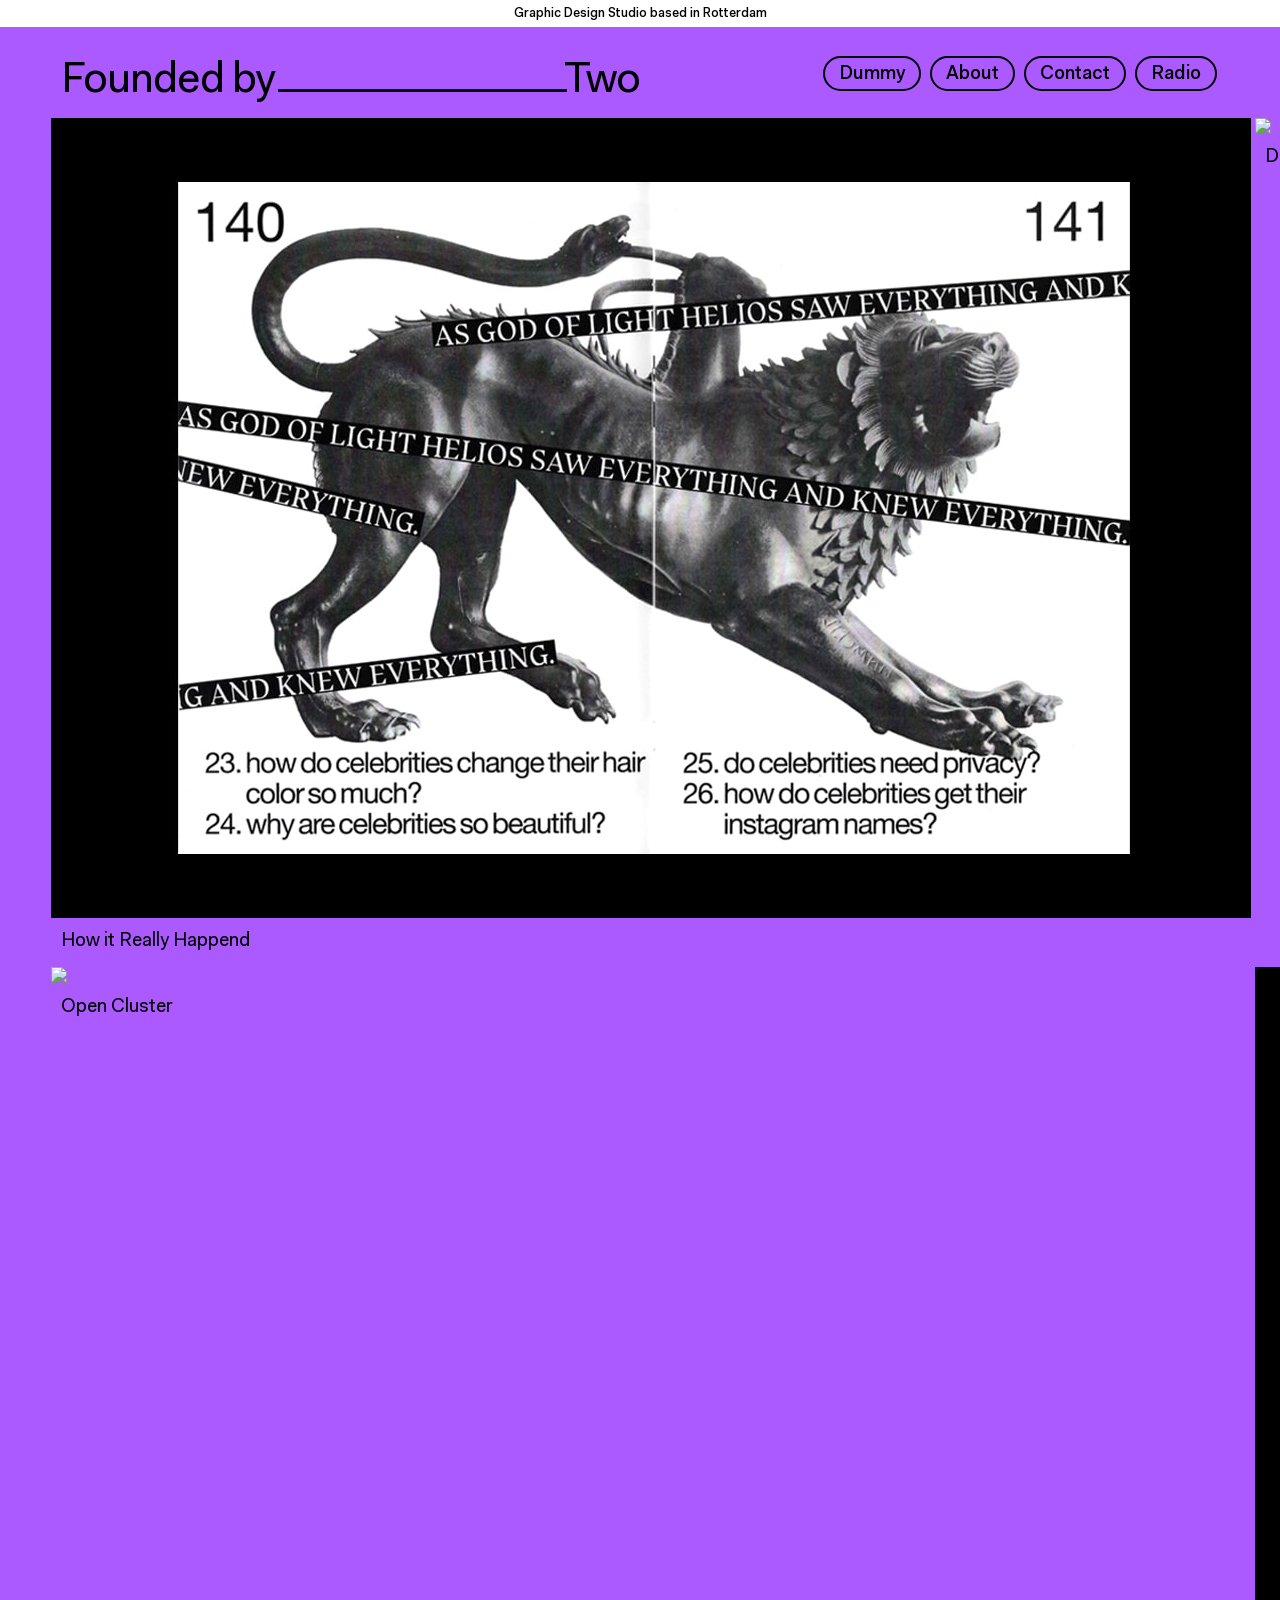
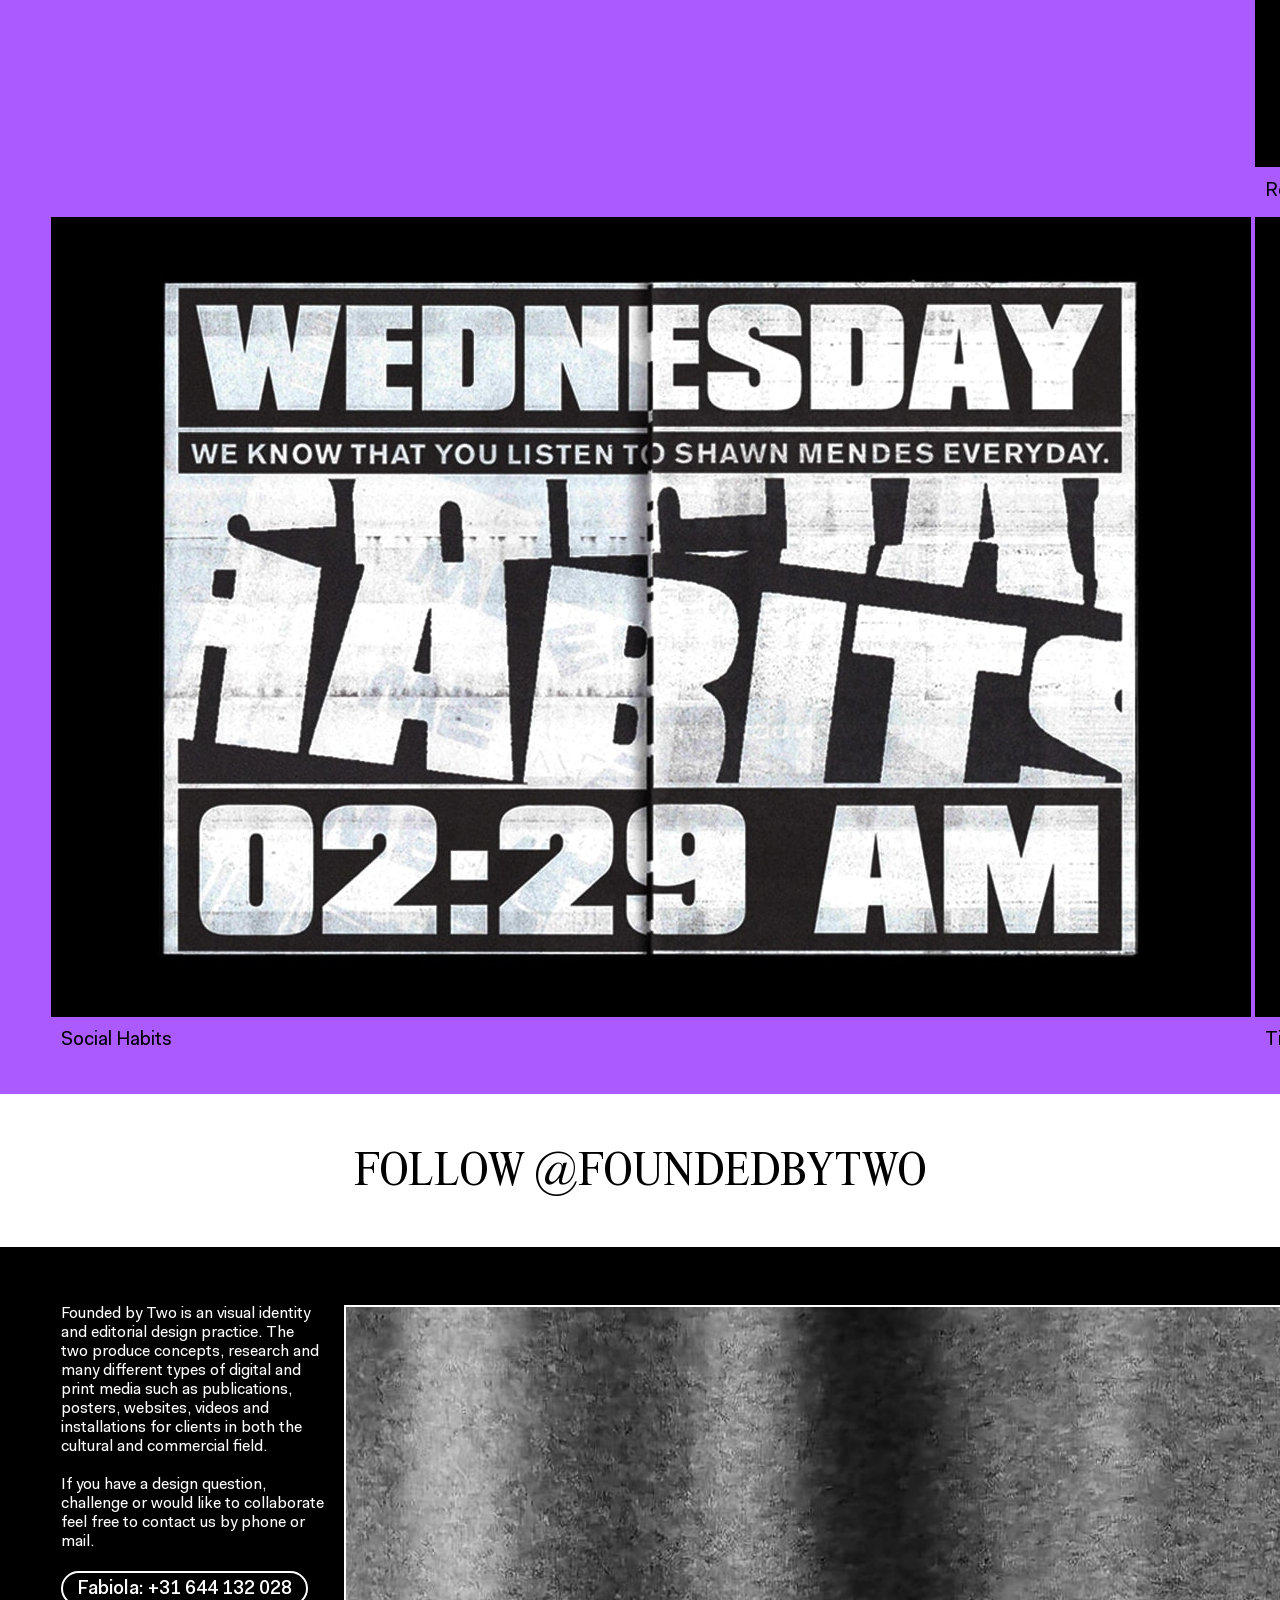
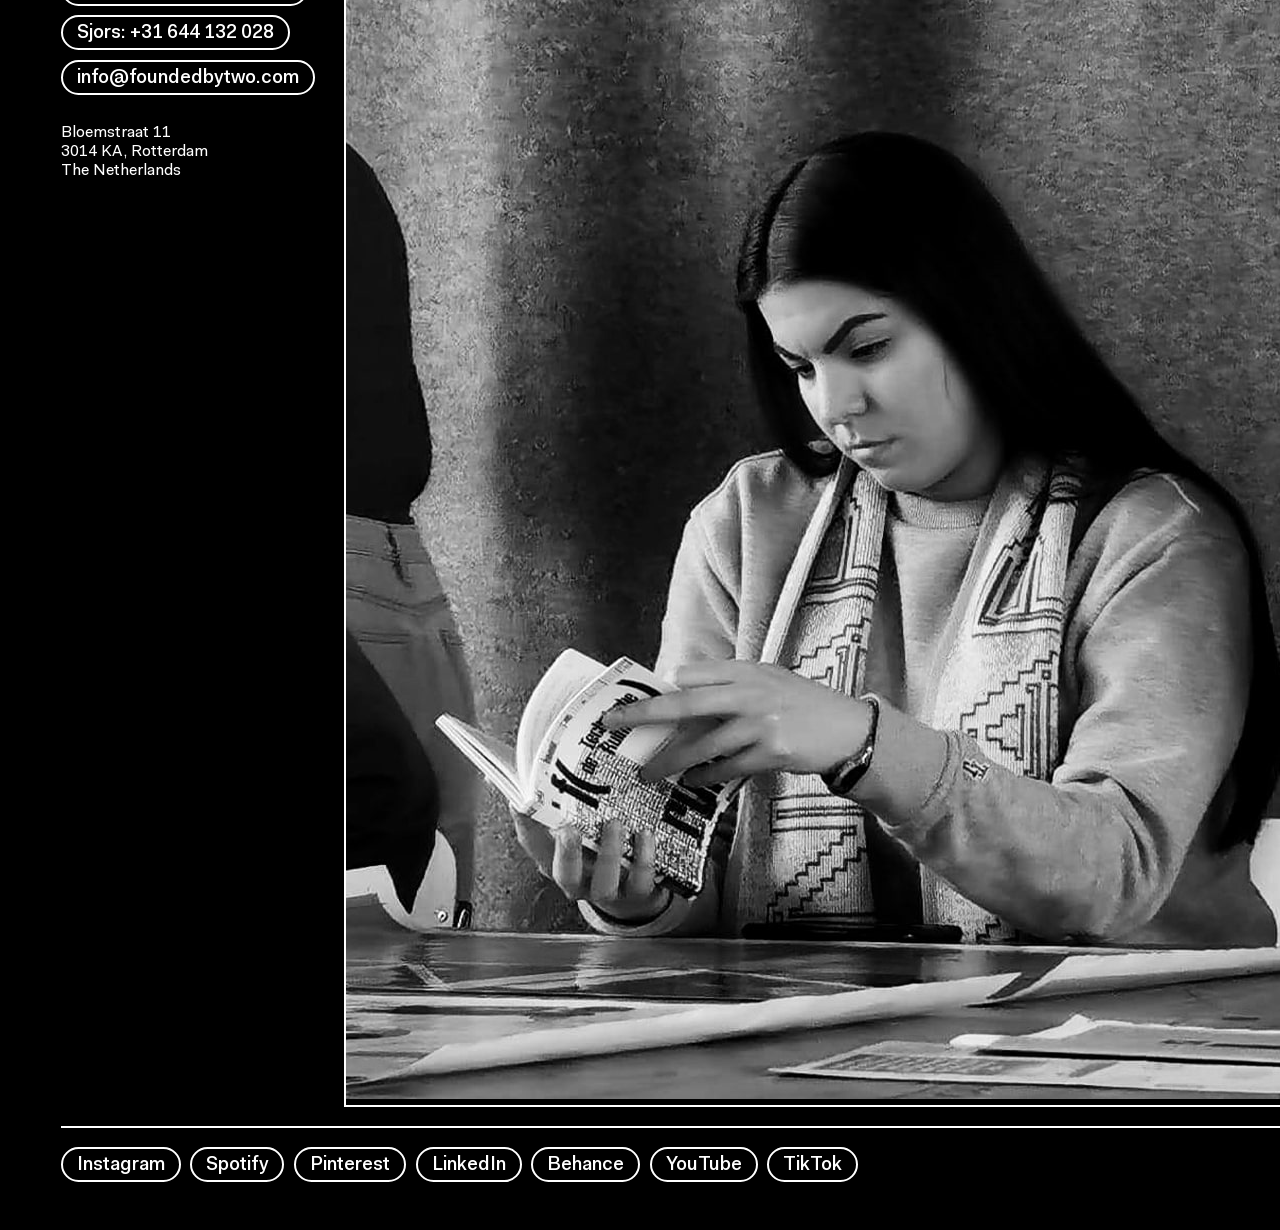
==== commit 83f61bc9: "Test" ====
--- a/index.html
+++ b/index.html
@@ -96,7 +96,7 @@
           <img class="dummy-image-portrait" src="images/D_020.jpg"></img>
         </div>
         <div id="dummy7">
-          <img class="dummy-image-portrait" src="images/D_014.jpg"></img>
+          <img class="dummy-image-portrait" src="images/D_007.jpg"></img>
         </div>
         <div id="dummy8">
           <img class="dummy-image-portrait" src="images/D_006.jpg"></img>
@@ -114,33 +114,27 @@
           <img class="dummy-image-horizontal" src="images/D_024.jpg"></img>
         </div>
         <div id="dummy13">
-          <img class="dummy-image-portrait" src="images/D_027.jpg"></img>
+          <img class="dummy-image-portrait" src="images/D_009.jpg"></img>
         </div>
         <div id="dummy14">
-          <img class="dummy-image-portrait" src="images/D_031.jpg"></img>
+          <img class="dummy-image-portrait" src="images/D_012.jpg"></img>
         </div>
         <div id="dummy15">
           <img id="horizontal-big" class="dummy-image-horizontal" src="images/D_028.jpg"></img>
         </div>
         <div id="dummy16">
-          <img class="dummy-image-portrait" src="images/D_007.jpg"></img>
+          <img class="dummy-image-portrait" src="images/D_030.jpg"></img>
         </div>
         <div id="dummy17">
-          <img id="horizontal-big-mobile" class="dummy-image-horizontal" src="images/D_003.jpg"></img>
+          <img class="dummy-image-portrait" src="images/D_008.jpg"></img>
         </div>
         <div id="dummy18">
-          <img class="dummy-image-portrait" src="images/D_030.jpg"></img>
+          <img id="horizontal-big-mobile" class="dummy-image-horizontal" src="images/D_026.jpg"></img>
         </div>
         <div id="dummy19">
-          <img class="dummy-image-portrait" src="images/D_012.jpg"></img>
+          <img class="dummy-image-portrait" src="images/D_017.jpg"></img>
         </div>
         <div id="dummy20">
-          <img id="horizontal-big-mobile" class="dummy-image-horizontal" src="images/D_026.jpg"></img>
-        </div>
-        <div id="dummy21">
-          <img class="dummy-image-portrait" src="images/D_017.jpg"></img>
-        </div>
-        <div id="dummy22">
           <img class="dummy-image-horizontal" src="images/D_025.jpg"></img>
         </div>
       </div>
@@ -256,7 +250,7 @@
             </div>
           </div>
           <div class="navigation-text">
-            When we met we quickly noticed that we don’t have the same taste in music. Now we work together and have to find a compromise. That's why we will add a new playlist every month,  together with a cover design by us. Enjoy listening!
+            When we met we quickly noticed that we don’t have the same taste in music. Now we work together and have to find a compromise. That is why we decided to make playlists together and design covers for them. Many more to come, enjoy listening!
           </div>
         </div>
         <div id="navigation-subcontainer-2">
@@ -323,7 +317,7 @@
         </a>
       </li>
       <li id="project5">
-        <a class="project-container" href="https://www.example.com/">
+        <a class="project-container" href="project5.html">
           <figure class="figure">
             <img class="Sirv image-main" src="images/SH_01.jpg"></img>
             <img class="Sirv image-hover" src="images/SH_08.jpg"></img>
@@ -332,10 +326,10 @@
         </a>
       </li>
       <li id="project6">
-        <a class="project-container" href="https://www.example.com/">
+        <a class="project-container" href="project6.html">
           <figure class="figure">
             <img class="Sirv image-main" src="images/TEBP_01.jpg"></img>
-            <img class="Sirv image-hover" src="images/TEBP_02.jpg"></img>
+            <img class="Sirv image-hover" src="images/TEBP_04.jpg"></img>
           </figure>
           <figcaption><span>Tiny Exhibition with <nobr>Big Personalities</nobr></span></figcaption>
         </a>
--- a/index.css
+++ b/index.css
@@ -1,4 +1,4 @@
-*,
+  *,
 *:before,
 *:after {
   margin: 0;
@@ -331,52 +331,40 @@
   #dummy14 {
     align-self: end;
     justify-self: end;
-    grid-column: 65 / 93;
+    grid-column: 1 / 93;
   }
 
   #dummy15 {
     align-self: center;
-    justify-self: end;
-    grid-column: 1 / 93;
-  }
-
-  #dummy16 {
-    align-self: end;
-    justify-self: start;
-    grid-column: 1 / 45;
-  }
-
-  #dummy17 {
-    align-self: start;
     justify-self: center;
     grid-column: 1 / 93;
   }
 
+  #dummy16 {
+    align-self: end;
+    justify-self: start;
+    grid-column: 1 / 45;
+  }
+
+  #dummy17 {
+    align-self: start;
+    justify-self: start;
+    grid-column: 49 / 93;
+  }
+
   #dummy18 {
-    align-self: end;
-    justify-self: start;
-    grid-column: 1 / 45;
-  }
-
-  #dummy19 {
-    align-self: start;
-    justify-self: start;
-    grid-column: 49 / 93;
-  }
-
-  #dummy20 {
     align-self: end;
     justify-self: center;
     grid-column: 1 / 93;
   }
 
-  #dummy21 {
+  #dummy19 {
     align-self: end;
     justify-self: center;
     grid-column: 1 / 45;
   }
 
-  #dummy22 {
+  #dummy20 {
     align-self: end;
     justify-self: center;
     grid-column: 49 / 93;
@@ -405,6 +393,15 @@
   .button:hover {
     color: white;
     border-color: white;
+  }
+
+  .button:focus {
+    color: white;
+    border-color: white;
+  }
+
+  button:hover {
+    cursor: pointer
   }
 
   button:focus {
@@ -451,7 +448,7 @@
     padding-bottom: 1.2rem;
     grid-gap: 0.6rem;
     grid-template-columns: 100%;
-    grid-template-rows: repeat(12, auto);
+    grid-template-rows: repeat(6, auto);
     grid-template-areas:
       "project1"
       "project2"
@@ -840,35 +837,23 @@
 
   #dummy17 {
     align-self: start;
-    justify-self: center;
+    justify-self: start;
     grid-column: 49 / 93;
   }
 
   #dummy18 {
     align-self: end;
     justify-self: start;
-    grid-column: 1 / 45;
+    grid-column: 1 / 29;
   }
 
   #dummy19 {
-    align-self: start;
-    justify-self: start;
-    grid-column: 49 / 93;
+    align-self: end;
+    justify-self: start;
+    grid-column: 33 / 61;
   }
 
   #dummy20 {
-    align-self: end;
-    justify-self: start;
-    grid-column: 1 / 29;
-  }
-
-  #dummy21 {
-    align-self: end;
-    justify-self: start;
-    grid-column: 33 / 61;
-  }
-
-  #dummy22 {
     align-self: end;
     justify-self: start;
     grid-column: 65 / 93;
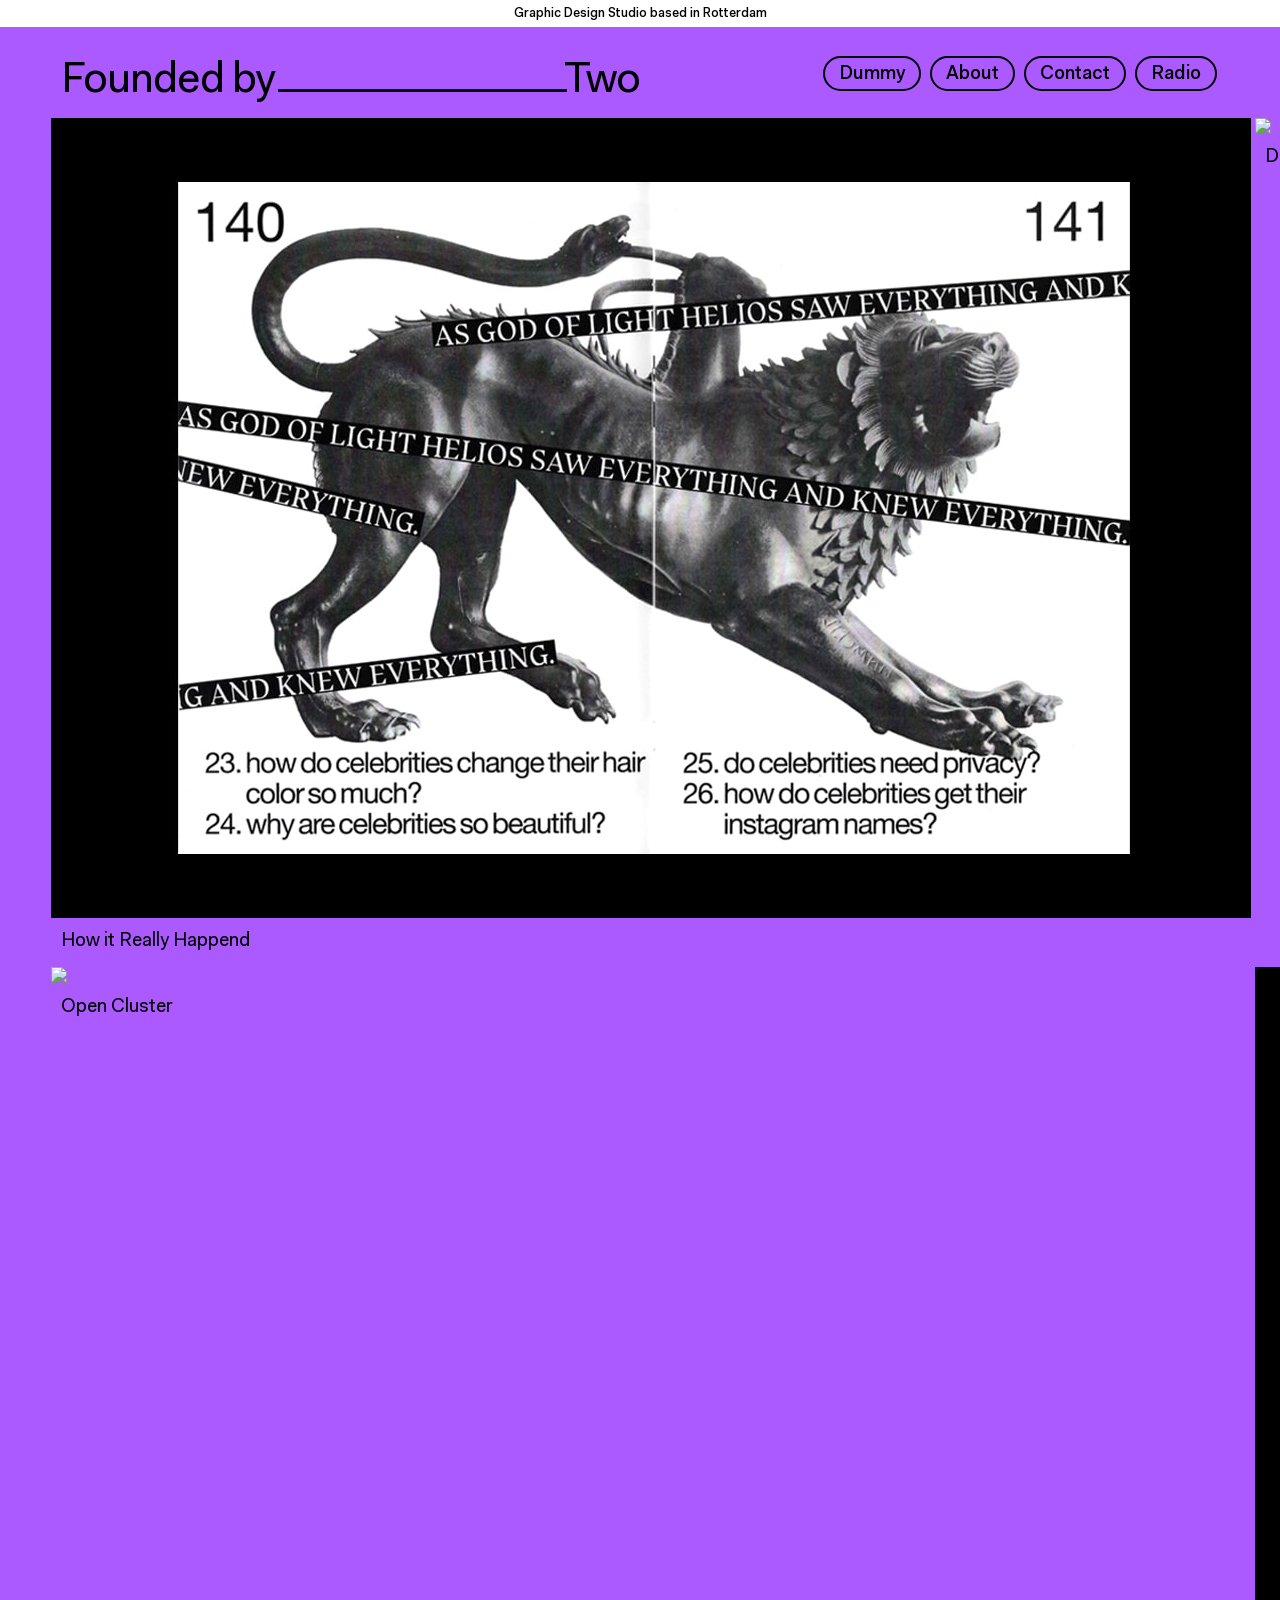
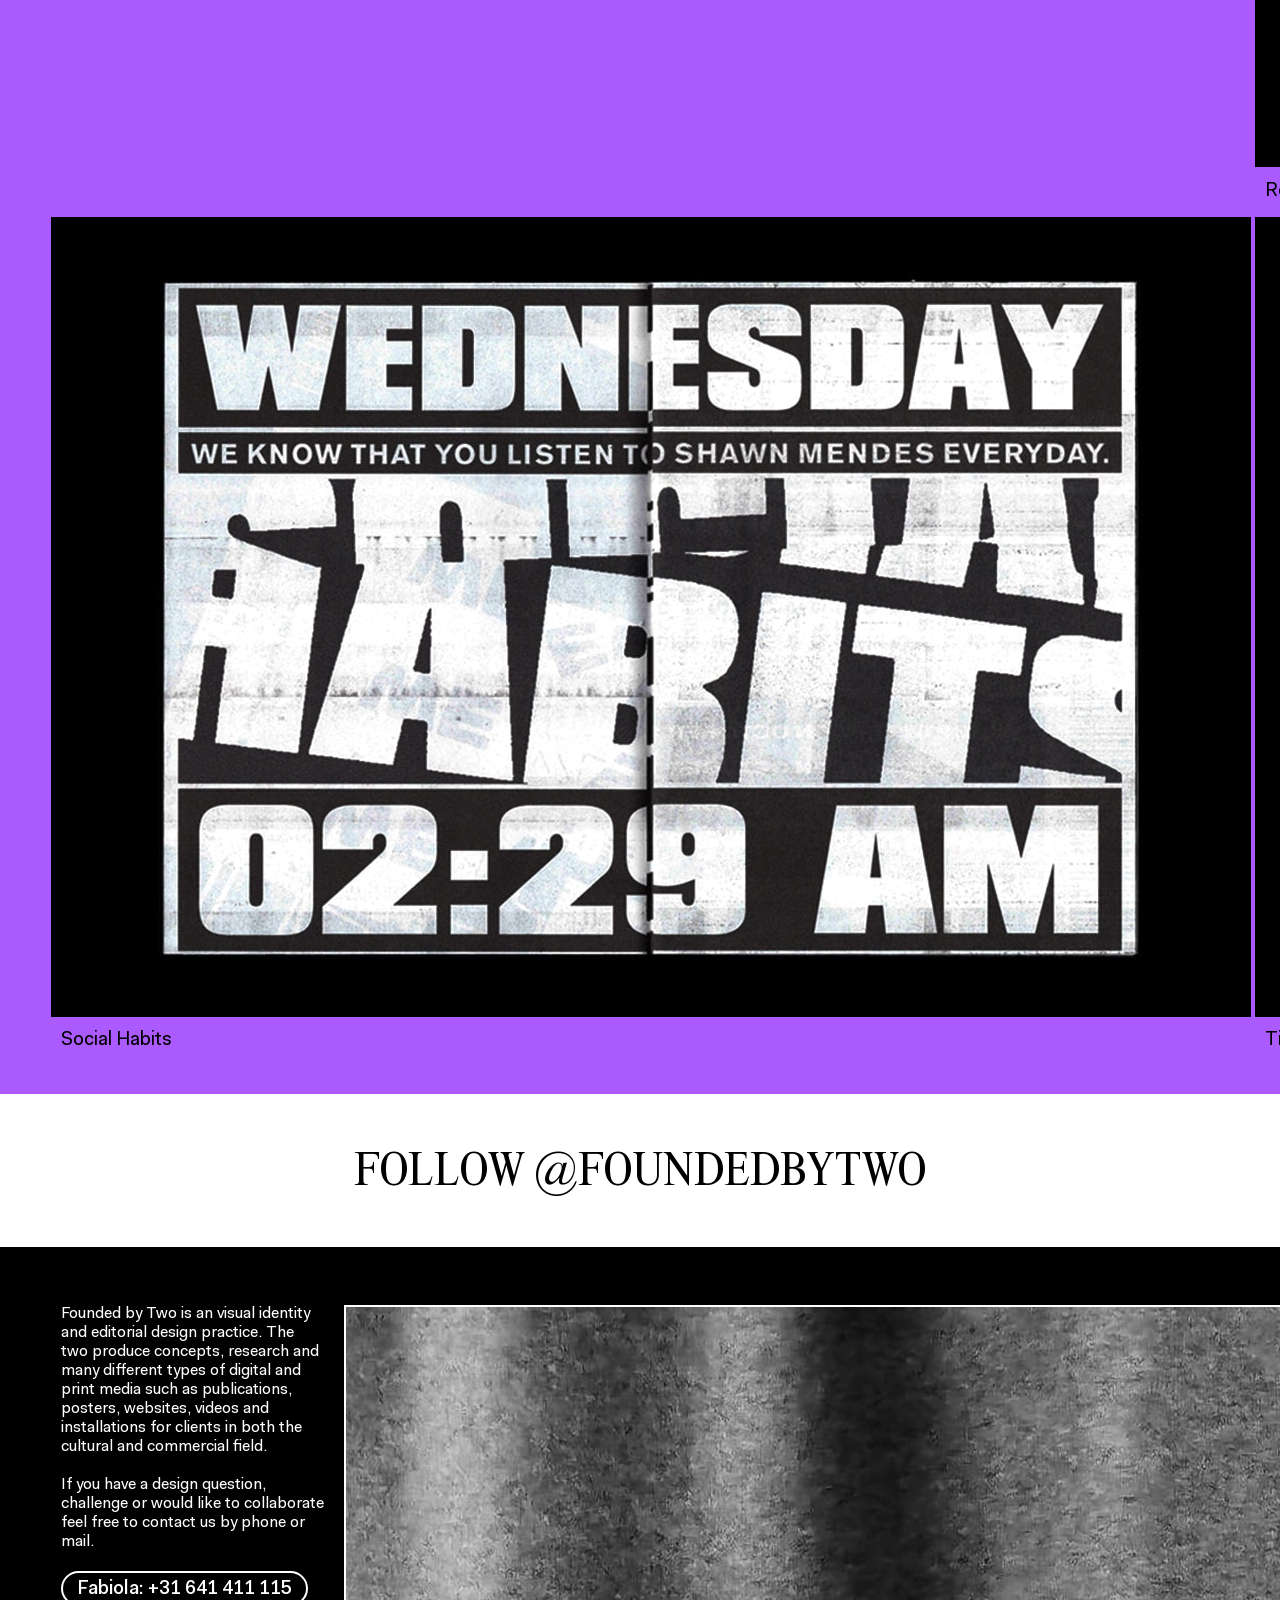
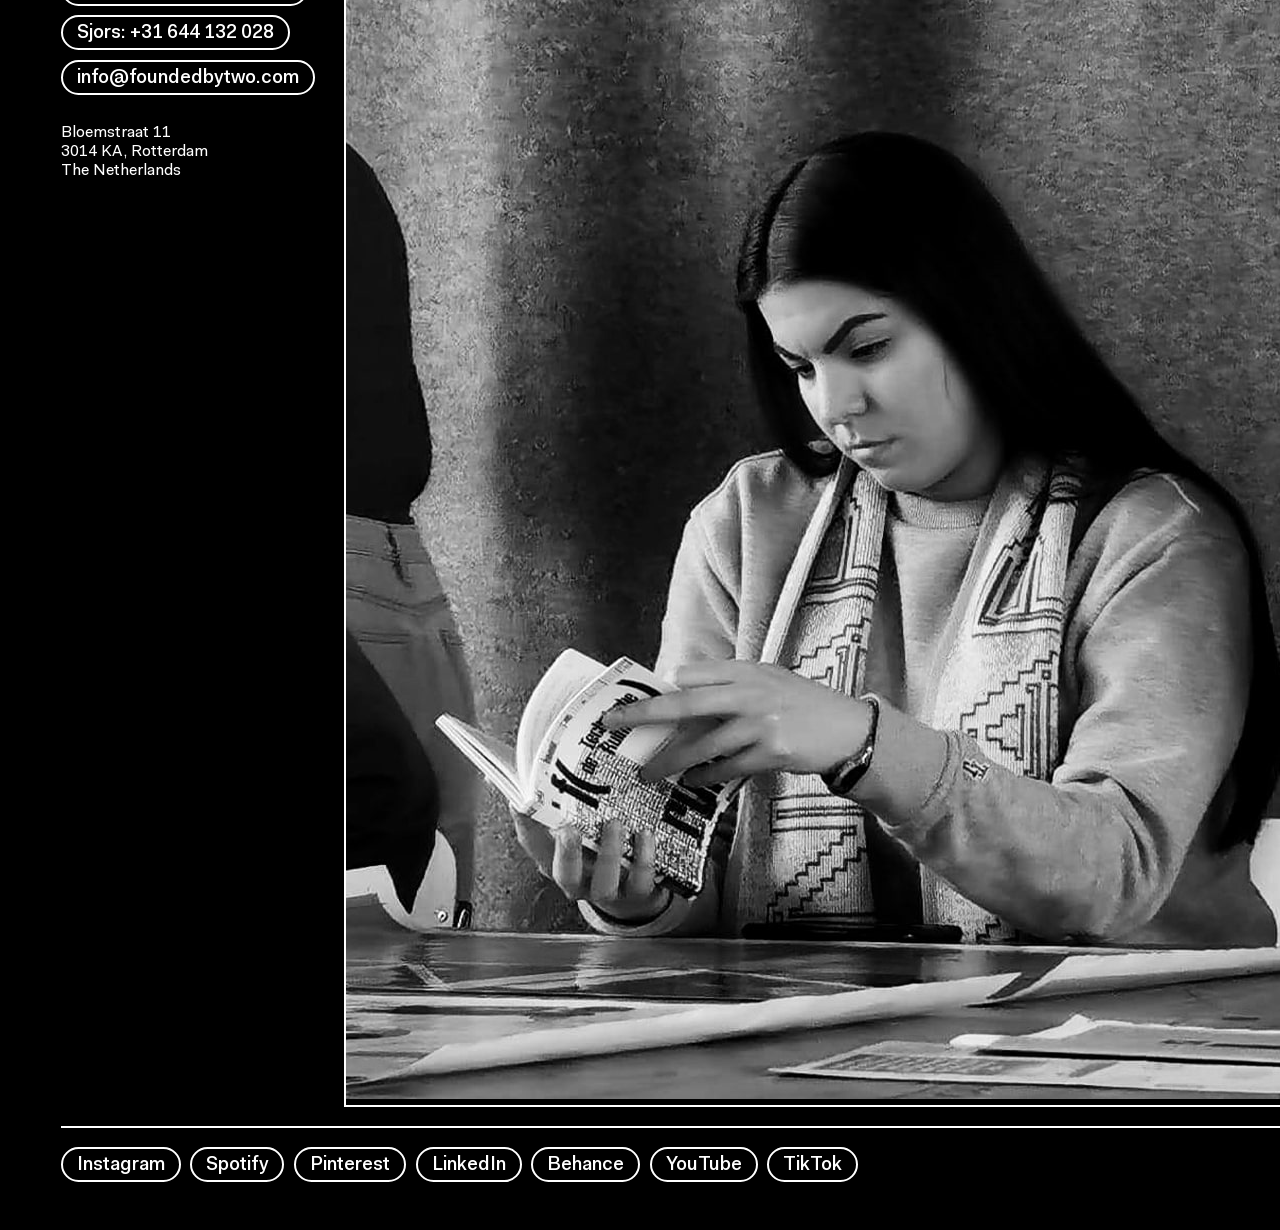
==== commit da4f8718: "Test" ====
--- a/index.html
+++ b/index.html
@@ -213,7 +213,7 @@
             </div>
           </div>
           <div class="navigation-text">
-            Fabiola: <a class="button-text" href="tel:+31641411115" /" target="_blank""style=" none">+31 644 132 028<br></a>
+            Fabiola: <a class="button-text" href="tel:+31641411115" /" target="_blank""style=" none">+31 641 411 115<br></a>
             Sjors: <a class="button-text" href="tel:+31644132028" /" target="_blank""style=" none"> +31 644 132 028<br></a>
             <a class="button-text" href="mailto:info@foundedbytwo.com" /" target="_blank""style=" none">Info@foundedbytwo.com</a>
           </div>
@@ -352,7 +352,7 @@
       </div>
       <div id="footer-adress">Bloemstraat 11<br>3014 KA, Rotterdam<br>The Netherlands</div>
       <ul id="footer-contact">
-        <li><a href="tel:+31641411115"><button id="button-margin-footer" class="button-footer">Fabiola: +31 644 132 028</button></a></li>
+        <li><a href="tel:+31641411115"><button id="button-margin-footer" class="button-footer">Fabiola: +31 641 411 115</button></a></li>
         <li><a href="tel:+31644132028"><button id="button-margin-footer" class="button-footer">Sjors: +31 644 132 028</button></a></li>
         <li><a href="mailto:info@foundedbytwo.com"><button id="button-margin-footer" class="button-footer">info@foundedbytwo.com</button></a></li>
       </ul>
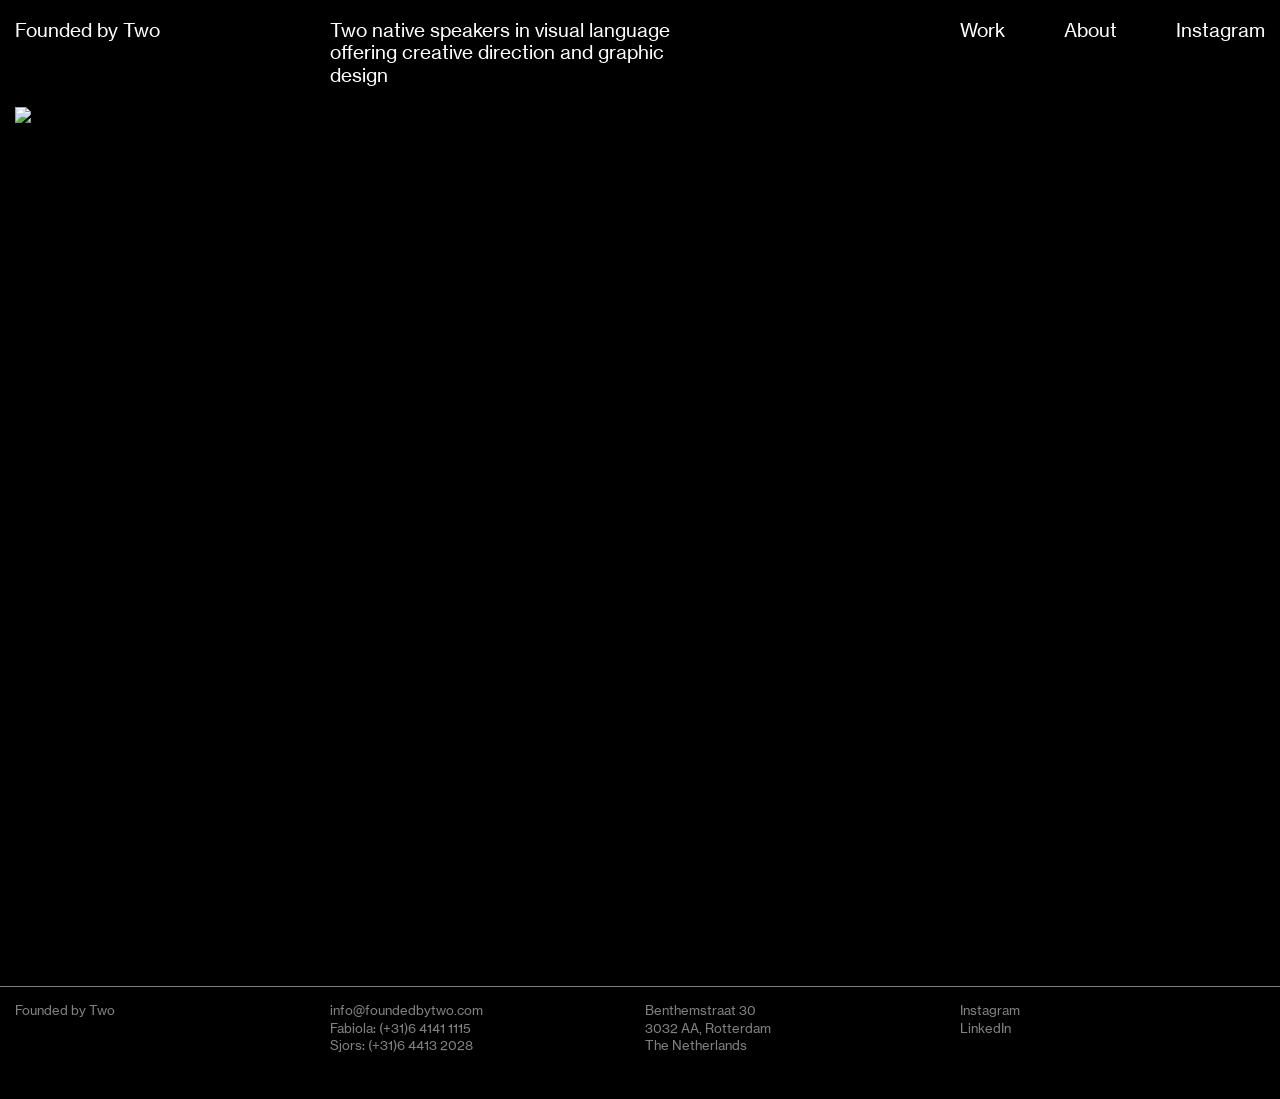
==== commit 23315ef0: "Test" ====
--- a/index.html
+++ b/index.html
@@ -31,355 +31,123 @@
   <meta name="og:url" project="www.foundedbytwo.com" />
 
   <link rel="stylesheet" href="index.css" />
+  <link rel="stylesheet" href="landingpage.css" />
+  <link rel="stylesheet" href="https://unpkg.com/aos@next/dist/aos.css" />
+
 </head>
 
 
 <body>
 
+<article>
   <header>
-    <div class="location-container">
-      <div class="location-text">Graphic Design Studio based in Rotterdam
+    <div class="header-container">
+      <div id="header-item-1">
+        <a class="button" href="index.html"> 
+            Founded by Two
+        </a>
       </div>
-    </div>
-    <div id="header-container">
-      <a class="name-container" href="index.html">
-        <div class="name-left">
+
+      <div id="header-item-2">
+        Two native speakers in visual language offering creative direction and graphic design
+      </div>
+
+      <div id="header-item-3">
+        <div class="button-container-header">
+          <a class="button" href="work.html">
+            Work
+          </a>
+          <a class="button" href="about.html">
+            About
+          </a>
+          <a class="button" href="https://www.instagram.com/foundedbytwo/?hl=nl" target="_blank"> 
+            Instagram
+          </a>
+        </div>
+      </div>
+
+      <div id="header-item-4">
+        <div class="button showSingle" target="2, 0">
           <div id="div1" class="targetDiv">
-            <nobr>Founded by</nobr>
+           Menu
           </div>
           <div id="div2" class="targetDiv" style="display:none;">
-            <nobr>Dummy of</nobr>
+          Close
           </div>
-          <div id="div3" class="targetDiv" style="display:none;">
-            <nobr>About us</nobr>
-          </div>
-          <div id="div4" class="targetDiv" style="display:none;">
-            <nobr>Contact us</nobr>
-          </div>
-          <div id="div5" class="targetDiv" style="display:none;">
-            <nobr>Radio by</nobr>
-          </div>
-        </div>
-        <div class="name-center">
-        </div>
-        <div class="name-right">
-          Two
-        </div>
-      </a>
-      <ul class="navigation-menu">
-        <!-- <li><a href="dummy.html"><button id="button-margin-header" class="button">Dummy</button></a></li> -->
-        <li><button id="button-margin-header" class="button showSingle" target="2, 0">Dummy</button></li>
-        <li><button id="button-margin-header" class="button showSingle" target="3, 0">About</button></li>
-        <li><button id="button-margin-header" class="button showSingle" target="4, 0">Contact</button></li>
-        <li><button id="button-radio" class="button showSingle" target="5, 0">Radio</button></li>
-      </ul>
-    </div>
-
-    <div id="div2" class="targetDiv" style="display:none;">
-      <div class="dummy-container">
-        <div id="dummy1">
-          <img class="dummy-image-portrait" src="images/D_001.jpg"></img>
-        </div>
-        <div id="dummy2">
-          <img class="dummy-image-horizontal" src="images/D_018.jpg"></img>
-        </div>
-        <div id="dummy3">
-          <img class="dummy-image-portrait" src="images/D_002.jpg"></img>
-        </div>
-        <div id="dummy4">
-          <img id="horizontal-big" class="dummy-image-horizontal" src="images/D_004.gif"></img>
-        </div>
-        <div id="dummy5">
-          <img id="horizontal-big-mobile" class="dummy-image-horizontal" src="images/D_005.jpg"></img>
-        </div>
-        <div id="dummy6">
-          <img class="dummy-image-portrait" src="images/D_020.jpg"></img>
-        </div>
-        <div id="dummy7">
-          <img class="dummy-image-portrait" src="images/D_007.jpg"></img>
-        </div>
-        <div id="dummy8">
-          <img class="dummy-image-portrait" src="images/D_006.jpg"></img>
-        </div>
-        <div id="dummy9">
-          <img id="horizontal-big-mobile" class="dummy-image-horizontal" src="images/D_011.jpg"></img>
-        </div>
-        <div id="dummy10">
-          <img class="dummy-image-portrait" src="images/D_010.jpg"></img>
-        </div>
-        <div id="dummy11">
-          <img class="dummy-image-portrait" src="images/D_013.jpg"></img>
-        </div>
-        <div id="dummy12">
-          <img class="dummy-image-horizontal" src="images/D_024.jpg"></img>
-        </div>
-        <div id="dummy13">
-          <img class="dummy-image-portrait" src="images/D_009.jpg"></img>
-        </div>
-        <div id="dummy14">
-          <img class="dummy-image-portrait" src="images/D_012.jpg"></img>
-        </div>
-        <div id="dummy15">
-          <img id="horizontal-big" class="dummy-image-horizontal" src="images/D_028.jpg"></img>
-        </div>
-        <div id="dummy16">
-          <img class="dummy-image-portrait" src="images/D_030.jpg"></img>
-        </div>
-        <div id="dummy17">
-          <img class="dummy-image-portrait" src="images/D_008.jpg"></img>
-        </div>
-        <div id="dummy18">
-          <img id="horizontal-big-mobile" class="dummy-image-horizontal" src="images/D_026.jpg"></img>
-        </div>
-        <div id="dummy19">
-          <img class="dummy-image-portrait" src="images/D_017.jpg"></img>
-        </div>
-        <div id="dummy20">
-          <img class="dummy-image-horizontal" src="images/D_025.jpg"></img>
         </div>
       </div>
     </div>
 
-    <div id="div3" class="targetDiv" style="display:none;">
-      <div class="navigation-container">
-        <div id="navigation-subcontainer-1">
-          <div class="navigation-title">
-            <div class="navigation-title-arrow">
-              ↓
-            </div>
-            <div class="navigation-title-text">
-              Who we are
-            </div>
-          </div>
-          <div class="navigation-text">
-            Founded by Two is a <span class="text-italic">multidisciplinary graphic design studio</span> founded in 2020 by <span class="text-italic">Fabiola van den Berg and Sjors Rigters</span>, two graphic designers who will graduate in the summer
-            of 2021
-            from the Royal Academy of Art, The Hague.
-            <br><br>
-            Together the two <span class="text-italic">studied graphic design for sixteen years</span> and therefore became native speakers in visual language. While studying together they found out that they share the same love for design and
-            typography.
-            In the end, they are <span class="text-italic">two friends who started a studio together</span>, love playing chess and experience love at first sight with beautifully designed
-            publications.
-          </div>
+    <div id="div2" class="targetDiv" style="display:none;">
+      <div class="button-container-mobile">
+        <a class="button button-header" href="work.html">
+          Work
+        </a>
+        <a class="button button-header" href="about.html">
+          About
+        </a>
+        <a class="button button-header" href="https://www.instagram.com/foundedbytwo/?hl=nl" target="_blank"> 
+          Instagram
+        </a>
+      </div>
+  </header>
+
+  <main>
+    <div class="main-container">
+      <div id="main-item-1">
+        <img src="images/DFW911_13.gif">
+      </div>
+    </div>
+  </main>
+
+  <footer>
+    <div id="textalign-left" class="footer-container">
+      <div id="footer-item-1">
+        Founded by Two
+      </div>
+      <div id="footer-item-2">
+        <div class="button-container-footer">
+          <a class="button button-footer" href="mailto:info@foundedbytwo.com">
+            info@foundedbytwo.com
+         </a>
+         <a class="button button-footer" href="tel:+31641411115">
+            Fabiola: (+31)6 4141 1115
+         </a>
+         <a class="button button-footer" href="tel:+31644132028">
+           Sjors: (+31)6 4413 2028
+          </a>
         </div>
-
-        <div id="navigation-subcontainer-2">
-          <div id="navigation-title-margin-2" class="navigation-title">
-            <div class="navigation-title-arrow">
-              ↓
-            </div>
-            <div class="navigation-title-text">
-              What we do
-            </div>
-          </div>
-          <div class="navigation-text">
-            Founded by Two is an <span class="text-italic">visual identity and editorial design practice</span>. The two produce concepts, research and many different types of digital and print media such as <span class="text-italic">publications,
-              posters,
-              websites, videos and installations</span> for clients in both the
-            cultural and commercial field.
-            <br><br>
-            Together they approach each project as a new story to tell, <span class="text-italic">with a desire to develop bold visual languages and profound design solutions</span>, always adapted to the needs of each project.
-            Their process-driven work often consist of an <span class="text-italic">exstensive (visual) research, a feeling for image making and an happy accident once in a while</span>, with the use of various techniques and
-            programs.
-            <br><br>
-            If you have a design question, challenge or would like to collaborate feel free to contact us by <a class="button-text" href="tel:+31641411115" /" target="_blank""style=" none">phone</a> or <a class="button-text"
-              href="mailto:info@foundedbytwo.com" /" target="_blank""style=" none">mail</a>.
-          </div>
+      </div>
+      <div id="footer-item-3">
+        <a class="button button-footer" href="https://www.google.com/maps/place/Benthemstraat+30,+3032+AA+Rotterdam/@51.9282488,4.4739204,17z/data=!3m1!4b1!4m5!3m4!1s0x47c434a856a04cc5:0x29d731b47e7dba04!8m2!3d51.9282488!4d4.4761091" target="_blank">
+          Benthemstraat 30<br>
+          3032 AA, Rotterdam<br>
+          The Netherlands
+        </a>
+      </div>
+      <div id="footer-item-4">
+        <div class="button-container-footer">
+          <a class="button button-footer" href="https://www.instagram.com/foundedbytwo/?hl=nl" target="_blank">
+            Instagram
+          </a>
+          <a class="button button-footer" href="https://www.linkedin.com/company/76847336/admin/" target="_blank">
+            LinkedIn
+          </a>
         </div>
       </div>
     </div>
-    <div id="div4" class="targetDiv" style="display:none;">
-      <div class="navigation-container">
-        <div id="navigation-subcontainer-1">
-          <div class="navigation-title">
-            <div class="navigation-title-arrow">
-              ↓
-            </div>
-            <div class="navigation-title-text">
-              Adress
-            </div>
-          </div>
-          <div class="navigation-text">
-            Bloemstraat 11<br>
-            3014 KA, Rotterdam<br>
-            The Netherlands<br>
-          </div>
-          <div id="navigation-title-margin-1" class="navigation-title">
-            <div class="navigation-title-arrow">
-              ↓
-            </div>
-            <div class="navigation-title-text">
-              Phone & mail
-            </div>
-          </div>
-          <div class="navigation-text">
-            Fabiola: <a class="button-text" href="tel:+31641411115" /" target="_blank""style=" none">+31 641 411 115<br></a>
-            Sjors: <a class="button-text" href="tel:+31644132028" /" target="_blank""style=" none"> +31 644 132 028<br></a>
-            <a class="button-text" href="mailto:info@foundedbytwo.com" /" target="_blank""style=" none">Info@foundedbytwo.com</a>
-          </div>
-        </div>
-        <div id="navigation-subcontainer-2">
-          <div id="navigation-title-margin-2" class="navigation-title">
-            <div class="navigation-title-arrow">
-              ↓
-            </div>
-            <div class="navigation-title-text">
-              Socials
-            </div>
-          </div>
-          <div class="navigation-text">
-            Follow us on <a class="button-text" href="https://www.instagram.com/foundedbytwo/?hl=nl" /" target="_blank""style=" none">Instagram</a> for the latest updates, listen to our <a class="button-text"
-              href="https://open.spotify.com/user/1854yy99ghshdd4oke1ty9s42" /" target="_blank""style=" none">Spotify</a> playlists while you
-            scroll through our <a class="button-text" href="https://nl.pinterest.com/FoundedbyTwo/_saved/" /" target="_blank""style=" none">Pinterest</a> boards, sent us a message on <a class="button-text"
-              href="https://www.linkedin.com/company/founded-by-two/" /" target="_blank""style=" none">LinkedIn</a>, check out our work on <a class="button-text" href="http://www.behance.net/founded_by_two" /" target="_blank""style="
-              none">Behance</a>, watch our videos on <a class="button-text" href="https://www.youtube.com/channel/UCbz5a9uWSxZrKoILMxkC1KQ" /" target="_blank""style=" none">YouTube</a> and have a glimpse at two millennials trying to do <a
-              class="button-text" href="https://www.tiktok.com/@foundedbytwo?lang=nl-NL" /" target="_blank""style=" none">TikTok</a> to not feel old.
-          </div>
-        </div>
-      </div>
-    </div>
-    <div id="div5" class="targetDiv" style="display:none;">
-      <div class="navigation-container">
-        <div id="navigation-subcontainer-1">
-          <div class="navigation-title">
-            <div class="navigation-title-arrow">
-              ↓
-            </div>
-            <div class="navigation-title-text">
-              Why radio?
-            </div>
-          </div>
-          <div class="navigation-text">
-            When we met we quickly noticed that we don’t have the same taste in music. Now we work together and have to find a compromise. That is why we decided to make playlists together and design covers for them. Many more to come, enjoy listening!
-          </div>
-        </div>
-        <div id="navigation-subcontainer-2">
-          <div id="navigation-title-margin-2" class="navigation-title">
-            <div class="navigation-title-arrow">
-              ↓
-            </div>
-            <div class="navigation-title-text">
-              Playlists
-            </div>
-          </div>
-          <div class="navigation-text">
-            <a class="playlist-container" href="https://open.spotify.com/playlist/2JwPu7nK97BhPyH3Z0Tie0?si=6e64ef4675d64834" /" target="_blank""style=" none">
-              <div id="button-text-playlist">
-                #001
-              </div>
-              <div class="button-text">
-                Red, Green & Blue
-              </div>
-            </a>
-          </div>
-        </div>
-      </div>
-    </div>
-  </header>
-
-
-  <main>
-    <ul class="main-container">
-      <li id="project1">
-        <a class="project-container" href="project1.html">
-          <figure class="figure">
-            <img class="Sirv image-main" src="images/HIRH-C_06.jpg"></img>
-            <img class="Sirv image-hover" src="images/HIRH-E_06.jpg"></img>
-          </figure>
-          <figcaption><span>How it Really Happend</span></figcaption>
-        </a>
-      </li>
-      <li id="project2">
-        <a class="project-container" href="project2.html">
-          <figure class="figure">
-            <img class="Sirv image-main" src="images/DFW911_11.gif"></img>
-            <img class="Sirv image-hover" src="images/DFW911_09.jpg"></img>
-          </figure>
-          <figcaption><span>David Foster Wallace on 9/11</span></figcaption>
-        </a>
-      </li>
-      <li id="project3">
-        <a class="project-container" href="project3.html">
-          <figure class="figure">
-            <img class="Sirv image-main" src="images/OC_01.gif"></img>
-            <img class="Sirv image-hover" src="images/OC_02.jpg"></img>
-          </figure>
-          <figcaption><span>Open Cluster</span></figcaption>
-        </a>
-      </li>
-      <li id="project4">
-        <a class="project-container" href="project4.html">
-          <figure class="figure">
-            <img class="Sirv image-main" src="images/RKVPP_02.jpg"></img>
-            <img class="Sirv image-hover" src="images/RKVPP_10.jpg"></img>
-          </figure>
-          <figcaption><span>Redesign Kurt Vonnegut's <nobr>Player Piano</nobr></span></figcaption>
-        </a>
-      </li>
-      <li id="project5">
-        <a class="project-container" href="project5.html">
-          <figure class="figure">
-            <img class="Sirv image-main" src="images/SH_01.jpg"></img>
-            <img class="Sirv image-hover" src="images/SH_08.jpg"></img>
-          </figure>
-          <figcaption><span>Social Habits</span></figcaption>
-        </a>
-      </li>
-      <li id="project6">
-        <a class="project-container" href="project6.html">
-          <figure class="figure">
-            <img class="Sirv image-main" src="images/TEBP_01.jpg"></img>
-            <img class="Sirv image-hover" src="images/TEBP_04.jpg"></img>
-          </figure>
-          <figcaption><span>Tiny Exhibition with <nobr>Big Personalities</nobr></span></figcaption>
-        </a>
-      </li>
-    </ul>
-  </main>
-
-
-  <div class="follow-container">
-    <div class="follow-button"><a href="https://www.instagram.com/foundedbytwo/?hl=nl" /" target="_blank""style=" none">FOLLOW @FOUNDEDBYTWO</a>
-    </div>
-  </div>
-
-  <footer>
-    <div class="footer-container">
-      <div id="footer-text">
-        Founded by Two is an visual identity and editorial design practice. The two produce concepts, research and many different types of digital and print media such as publications, posters, websites, videos and installations for clients in both
-        the cultural and commercial field.
-        <br><br>If you have a design question, challenge or would like to collaborate feel free to contact us by phone or mail</a>.
-      </div>
-      <div id="footer-adress">Bloemstraat 11<br>3014 KA, Rotterdam<br>The Netherlands</div>
-      <ul id="footer-contact">
-        <li><a href="tel:+31641411115"><button id="button-margin-footer" class="button-footer">Fabiola: +31 641 411 115</button></a></li>
-        <li><a href="tel:+31644132028"><button id="button-margin-footer" class="button-footer">Sjors: +31 644 132 028</button></a></li>
-        <li><a href="mailto:info@foundedbytwo.com"><button id="button-margin-footer" class="button-footer">info@foundedbytwo.com</button></a></li>
-      </ul>
-      <div id="footer-image">
-        <figure id="footer-figure" class="figure">
-          <img class="Sirv image-main" src="images/FBT.jpg"></img>
-        </figure>
-      </div>
-      <ul id="footer-socials">
-        <li><a href="https://www.instagram.com/foundedbytwo/?hl=nl" /" target="_blank""style=" none"><button id="button-margin-footer" class="button-footer">Instagram</button></a></li>
-        <li><a href="https://open.spotify.com/user/1854yy99ghshdd4oke1ty9s42" /" target="_blank""style=" none"><button id="button-margin-footer" class="button-footer">Spotify</button></a></li>
-        <li><a href="https://nl.pinterest.com/FoundedbyTwo/_saved/" /" target="_blank""style=" none"><button id="button-margin-footer" class="button-footer">Pinterest</button></a></li>
-        <li><a href="https://www.linkedin.com/company/founded-by-two/" /" target="_blank""style=" none"><button id="button-margin-footer" class="button-footer">LinkedIn</button></a></li>
-        <li><a href="http://www.behance.net/founded_by_two" /" target="_blank""style=" none"><button id="button-margin-footer" class="button-footer">Behance</button></a></li>
-        <li><a href="https://www.youtube.com/channel/UCbz5a9uWSxZrKoILMxkC1KQ" /" target="_blank""style=" none"><button id="button-margin-footer" class="button-footer">YouTube</button></a></li>
-        <li><a href="https://www.tiktok.com/@foundedbytwo?lang=nl-NL" /" target="_blank""style=" none"><button id="button-margin-footer" class="button-footer">TikTok</button></a></li>
-      </ul>
-    </div>
   </footer>
-
-  <script src="https://ajax.googleapis.com/ajax/libs/jquery/3.2.1/jquery.min.js"></script>
-  <script src="https://scripts.sirv.com/sirvjs/v3/sirv.js"></script>
-  <script src="index.js"></script>
+</article>
 
 </body>
 
 
+<script src="https://ajax.googleapis.com/ajax/libs/jquery/3.2.1/jquery.min.js"></script>
+<script src="index.js"></script>
+<script src="https://unpkg.com/aos@next/dist/aos.js"></script>
+<script>
+  AOS.init();
+</script>
+
 
 </html>
-<!-- end of the html document, nothing to see here, move along -->
--- a/index.css
+++ b/index.css
@@ -1,1015 +1,416 @@
-  *,
+*,
 *:before,
 *:after {
   margin: 0;
   box-sizing: border-box;
 }
 
+:root {
+  --font-regular: 'NeueHaasGroteskText Pro Rg';
+  --font-size-small: 10pt;
+  --font-size-medium: 12pt;
+  --font-size-large: 14pt;
+  --font-size-extralarge: 16pt;
+  --line-height-tight: 1.2;
+  --line-height-normal: 1.3;
+  --primary-color: white;
+  --secundary-color: black;
+  --tertiary-color: lightgray;
+  --padding-mobile: 4.8vw;
+  --padding-tablet: 1.8vw;
+  --padding-desktop: 1.2vw;
+  --grid-gap: 10px; 
+}
+
 body, html {
+  width: 100%;
   height: 100%;
-  font-size: 16px;
-}
-
-@font-face {
-  font-family: "fakt-nor";
-  src: url("fonts/FaktPro-Normal.woff");
-  src: url("fonts/FaktPro-Normal.woff2");
-}
-
-@font-face {
-  font-family: "fakt-nor-ita";
-  src: url("fonts/FaktPro-NormalItalic.woff");
-  src: url("fonts/FaktPro-NormalItalic.woff2");
-}
-
-@font-face {
-  font-family: "fakt-med";
-  src: url("fonts/FaktPro-Medium.woff");
-  src: url("fonts/FaktPro-Medium.woff2");
-}
-
-@font-face {
-  font-family: "fakt-med-ita";
-  src: url("fonts/FaktPro-MediumItalic.woff");
-  src: url("fonts/FaktPro-MediumItalic.woff2");
-}
-
-@font-face {
-  font-family: "times-rom";
-  src: url("fonts/TimesNewRomanMTStd.woff");
-  src: url("fonts/TimesNewRomanMTStd.woff2");
-}
-
-@font-face {
-  font-family: "times-rom-ita";
-  src: url("fonts/TimesNewRomanMTStd-Italic.woff");
-  src: url("fonts/TimesNewRomanMTStd-Italic.woff2");
-}
-
-@font-face {
-  font-family: "times-con";
-  src: url("fonts/TimesNewRomanMTStd-Cond.woff");
-  src: url("fonts/TimesNewRomanMTStd-Cond.woff2");
-}
-
-@font-face {
-  font-family: "times-con-ita";
-  src: url("fonts/TimesNewRomanMTStd-CondIt.woff");
-  src: url("fonts/TimesNewRomanMTStd-CondIt.woff2");
-}
-
-@font-face {
-  font-family: "times-bol-con";
-  src: url("fonts/TTimesNewRomanMTStd-BoldCond.woff");
-  src: url("fonts/TimesNewRomanMTStd-BoldCond.woff2");
-}
-
-@font-face {
-  font-family: "times-sem";
-  src: url("fonts/TimesLTStd-Semibold.woff");
-  src: url("fonts/TimesLTStd-Semibold.woff");
+  background: var(--primary-color);
+  color: var(--secundary-color);
+  font-family: var(--font-regular);
+  font-size: var(--font-size-small);
+  line-height: var(--line-height-normal);
+}
+
+article {
+  min-height: 100%;
+  display: grid;
+  grid-template-rows: auto 1fr auto;
+  grid-template-columns: 100%;
 }
 
 a {
   text-decoration: none;
-  color: inherit;
-}
-
-ul {
-  padding-inline-start: 0px;
-}
-
-li {
-  list-style: none;
-  list-style-position: initial;
-  list-style-image: initial;
-  list-style-type: none;
-}
+  color: var(--secundary-color);
+}
+
+img {
+  max-width: 100%;
+  height: auto;
+}
+
+video {
+  max-width: 100%;
+  height: auto;
+}
+
+@font-face {
+  font-family: 'NeueHaasGroteskText Pro Rg';
+  src: url('fonts/NHaasGroteskTXPro-55Rg.woff2') format('woff2'),
+    url('fonts/NHaasGroteskTXPro-55Rg.woff') format('woff');
+}
+
 
 @media only screen and (min-width: 1px) {
-  .location-container {
-    background: white;
-    color: black;
-  }
-
-  .location-text {
-    font-family: "fakt-med";
-    font-size: 0.8rem;
-    text-align: center;
-    padding-top: 0.4rem;
-    padding-bottom: 0.3rem;
-  }
-
-  #header-container {
+
+  .header-container {
+    display: grid;
+    height: auto;
+    font-size: var(--font-size-large);
+    padding-top: 20px;
+    padding-bottom: 20px;
+    padding-left: var(--padding-mobile);
+    padding-right: var(--padding-mobile);
+    grid-gap: var(--grid-gap);
+    grid-template-columns: repeat(4, 1fr);
+    grid-template-rows: repeat(auto-fit);
+    grid-template-areas:
+      "header-item-1 header-item-1 header-item-1 header-item-4"
+      "header-item-2 header-item-2 header-item-2 header-item-2"
+  }
+
+  #header-item-1 {
+    grid-area: header-item-1;
+  }
+
+  #header-item-2 {
+    grid-area: header-item-2;
+    max-width: 280px;
+    font-size: var(--font-size-small);
+  }
+
+  #header-item-3 {
+    grid-area: header-item-3;
+    display: none;
+  }
+
+  #header-item-4 {
+    grid-area: header-item-4;
+    justify-self: self-end;
+  }
+
+  .button-container-header {
+    display: flex;
+    flex-direction: row;
+    justify-content: space-between;
+  }
+
+  .button-container-mobile {
     display: flex;
     flex-direction: column;
-    justify-content: center;
-    margin-bottom: 0rem;
-    margin-left: 0%;
-    margin-right: 0%;
-    padding-top: 1.2rem;
-    padding-bottom: 0.9rem;
-    padding-left: 0.9rem;
-    padding-right: 0.9rem;
-  }
-
-  #header-container:hover .name-center {
-    /* width: 10%; */
-  }
-
-  .name-container {
-    display: flex;
-    justify-content: left;
-    font-family: "fakt-nor";
-    font-size: 2.4rem;
-    letter-spacing: -1px;
-    padding-left: 0.2rem;
-    padding-right: 0.2rem;
-  }
-
-  .name-center {
-    display: block;
-    margin-left: 0.2rem;
-    margin-right: -0.2rem;
-    margin-bottom: 0.9rem;
-    border-bottom: 3px solid;
     width: 100%;
-    /* transition: width 4s; */
-  }
-
-  .targetDiv {
-    display: block;
-  }
-
-  .navigation-menu {
-    display: flex;
-    flex-wrap: wrap;
-    flex-direction: row;
-    justify-content: flex-start;
-    font-family: "fakt-med";
-    font-size: 1.2rem;
-  }
-
-  .navigation-container {
-    display: grid;
-    padding-top: 0.6rem;
-    padding-bottom: 2.4rem;
-    padding-left: 1rem;
-    padding-right: 1rem;
-    grid-template-columns: 100%;
-    grid-template-rows: repeat(2, auto);
-    grid-template-areas:
-      "navigation-subcontainer-1"
-      "navigation-subcontainer-2"
-  }
-
-  #navigation-subcontainer-1 {
-    grid-area: navigation-subcontainer-1;
-  }
-
-  #navigation-subcontainer-2 {
-    grid-area: navigation-subcontainer-2;
-  }
-
-  .navigation-title {
-    display: flex;
-    flex-direction: row;
-    font-family: "fakt-nor";
-    font-size: 1.2rem;
-    text-align: left;
-    padding-bottom: 0.6rem;
-  }
-
-  #navigation-title-margin-1 {
-    padding-top: 1.8rem;
-  }
-
-  #navigation-title-margin-2 {
-    padding-top: 1.8rem;
-  }
-
-  .navigation-title-arrow {
-    line-height: 1.2rem;
-    padding-right: 0.6rem;
-  }
-
-  .navigation-text {
-    font-family: "fakt-nor";
-    font-size: 1.2rem;
-    text-align: left;
-  }
-
-  i.navigation-text {
-    font-family: "times-rom-ita";
-  }
-
-  .navigation-image {
-    background: none;
-    width: 50%;
-    mix-blend-mode: multiply;
-  }
-
-  .dummy-container {
-    display: grid;
-    width: 100vw;
-    background: black;
-    margin-bottom: 1.2rem;
-    padding-top: 4vw;
-    padding-bottom: 2.4rem;
-    padding-left: 4vw;
-    padding-right: 4vw;
-    height: auto;
-    grid-template-columns: repeat(92, 1vw);
-    grid-template-rows: auto;
-    grid-auto-flow: row dense;
-    grid-row-gap: 4vw;
-  }
-
-  #portrait-big {
-    height: 40vw;
-    width: auto;
-  }
-
-  #horizontal-big {
-    height: auto;
-    width: 44vw;
-  }
-
-  #horizontal-big-mobile {
-    height: auto;
-    width: 56vw;
-  }
-
-  .dummy-image-portrait {
-    height: 48vw;
-    width: auto;
-  }
-
-  .dummy-image-horizontal {
-    height: auto;
-    width: 44vw;
-  }
-
-  #dummy1 {
-    align-self: start;
-    justify-self: start;
-    grid-column: 1 / 45;
-  }
-
-  #dummy2 {
-    align-self: end;
-    justify-self: start;
-    grid-column: 49 / 93;
-  }
-
-  #dummy3 {
-    align-self: start;
-    justify-self: start;
-    grid-column: 49 / 93;
-  }
-
-  #dummy4 {
-    align-self: center;
-    justify-self: center;
-    grid-column: 1 / 45;
-  }
-
-  #dummy5 {
-    align-self: center;
-    justify-self: center;
-    grid-column: 1 / 93;
-  }
-
-  #dummy6 {
-    align-self: end;
-    justify-self: end;
-    grid-column: 1 / 45;
-  }
-
-  #dummy7 {
-    align-self: start;
-    justify-self: end;
-    grid-column: 49 / 93;
-  }
-
-  #dummy8 {
-    align-self: end;
-    justify-self: start;
-    grid-column: 1 / 93;
-  }
-
-  #dummy9 {
-    align-self: center;
-    justify-self: center;
-    grid-column: 1 / 93;
-  }
-
-  #dummy10 {
-    align-self: end;
-    justify-self: end;
-    grid-column: 1 / 45;
-  }
-
-  #dummy11 {
-    align-self: start;
-    justify-self: end;
-    grid-column: 49 / 93;
-  }
-
-  #dummy12 {
-    align-self: start;
-    justify-self: start;
-    grid-column: 1 / 45;
-  }
-
-  #dummy13 {
-    align-self: end;
-    justify-self: start;
-    grid-column: 49 / 93;
-  }
-
-  #dummy14 {
-    align-self: end;
-    justify-self: end;
-    grid-column: 1 / 93;
-  }
-
-  #dummy15 {
-    align-self: center;
-    justify-self: center;
-    grid-column: 1 / 93;
-  }
-
-  #dummy16 {
-    align-self: end;
-    justify-self: start;
-    grid-column: 1 / 45;
-  }
-
-  #dummy17 {
-    align-self: start;
-    justify-self: start;
-    grid-column: 49 / 93;
-  }
-
-  #dummy18 {
-    align-self: end;
-    justify-self: center;
-    grid-column: 1 / 93;
-  }
-
-  #dummy19 {
-    align-self: end;
-    justify-self: center;
-    grid-column: 1 / 45;
-  }
-
-  #dummy20 {
-    align-self: end;
-    justify-self: center;
-    grid-column: 49 / 93;
-  }
-
-  .playlist-container {
-    display: flex;
-    flex-direction: row;
-  }
-
-  .playlist-container:hover {
-    color: white;
+    font-size: var(--font-size-large);
+    background: var(--primary-color);
+    padding-top: 15px;
+    padding-bottom: 15px;
+    padding-left: var(--padding-mobile);
+    padding-right: var(--padding-mobile);
   }
 
   .button {
-    background: none;
-    margin: 2px;
-    padding: 5px 12px 3px 12px;
-    border: 2px solid;
-    border-radius: 5rem;
-    /* BUTTON VERKLEINING */
-    font-family: "fakt-med";
-    font-size: 1rem;
+    cursor: pointer;
+    width: fit-content;
   }
 
   .button:hover {
-    color: white;
-    border-color: white;
-  }
-
-  .button:focus {
-    color: white;
-    border-color: white;
-  }
-
-  button:hover {
-    cursor: pointer
-  }
-
-  button:focus {
-    outline: 0;
-  }
-
-  #button-margin-header {
-    margin-top: 0.6rem;
-    margin-right: 0.45rem;
-  }
-
-  #button-radio {
-    display: none;
-  }
-
-  #button-margin-footer {
-    margin-bottom: 0.6rem;
-    margin-right: 0.6rem;
-  }
-
-  .button-text {
-    font-family: "fakt-nor-ita";
-  }
-
-  .button-text:hover {
-    color: white;
-  }
-
-  #button-text-playlist {
-    width: auto;
-    padding-right: 1.5rem;
-    font-family: "fakt-nor";
-  }
-
-  .text-italic {
-    font-family: "fakt-nor-ita";
+    color: var(--tertiary-color);
+  }
+
+  .button-header {
+    padding-bottom: 15px;
   }
 
   .main-container {
     display: grid;
+    padding-left: var(--padding-mobile);
+    padding-right: var(--padding-mobile);
+    grid-gap: var(--grid-gap);
+    grid-template-columns: repeat(2, 1fr);
+    grid-template-rows: repeat(auto-fit);
+    grid-template-areas:
+      "main-item-1 main-item-2"
+      "main-item-3 main-item-4"
+      "main-item-5 main-item-6"
+      "main-item-7 main-item-8"
+      "main-item-9 main-item-10"
+      "main-item-11 main-item-12"
+  }
+
+  .main-item {
+    height: fit-content;
+    margin-bottom: calc(-3px + 16px + 15px);
+  }
+
+  #main-item-1 {
+    grid-area: main-item-1;
+  }
+
+  #main-item-2 {
+    grid-area: main-item-2;
+  }
+
+  #main-item-3 {
+    grid-area: main-item-3;
+  }
+
+  #main-item-4 {
+    grid-area: main-item-4;
+  }
+
+  #main-item-5 {
+    grid-area: main-item-5;
+  }
+
+  #main-item-6 {
+    grid-area: main-item-6;
+  }
+
+  #main-item-7 {
+    grid-area: main-item-7;
+  }
+
+  #main-item-8 {
+    grid-area: main-item-8;
+  }
+
+  #main-item-9 {
+    grid-area: main-item-9;
+  }
+
+  #main-item-10 {
+    grid-area: main-item-10;
+  }
+
+  #main-item-11 {
+    grid-area: main-item-11;
+  }
+
+  #main-item-12 {
+    grid-area: main-item-12;
+  }
+
+  .caption {
+    padding-top: 5px;
+  }
+
+  .caption-hide {
+    position: absolute;
+    z-index: 1;
+    color: var(--tertiary-color);
+  }
+
+  .caption-container:hover + .caption-hide {
+    display: block;
+  }
+
+  .subhead {
+    font-size: var(--font-size-large);
+    padding-bottom: 15px;
+    padding-left: 15px;
+  }
+
+  .footer-container {
+    color: var(--tertiary-color);
+    border-top: 1px solid;
+    display: grid;
     height: auto;
-    margin-left: 0.6rem;
-    margin-right: 0.6rem;
-    padding-bottom: 1.2rem;
-    grid-gap: 0.6rem;
-    grid-template-columns: 100%;
-    grid-template-rows: repeat(6, auto);
-    grid-template-areas:
-      "project1"
-      "project2"
-      "project4"
-      "project3"
-      "project5"
-      "project6"
-  }
-
-  .figure {
-    position: relative;
-    background: none;
-    width: 100%;
-  }
-
-  .figure img.image-hover {
-    position: absolute;
-    top: 0;
-    right: 0;
-    left: 0;
-    bottom: 0;
-    object-fit: contain;
-    opacity: 0;
-    transition: opacity .1s;
-  }
-
-  .figure:hover img.image-hover {
+    margin-top: 60px;
+    padding-top: 15px;
+    padding-bottom: 45px;
+    padding-left: var(--padding-mobile);
+    padding-right: var(--padding-mobile);
+    grid-gap: var(--grid-gap);
+    grid-template-columns: repeat(2, 1fr);
+    grid-template-rows: repeat(auto-fit);
+    grid-template-areas:
+      "footer-item-2 footer-item-3"
+  }
+
+  #footer-item-1 {
+    grid-area: footer-item-1;
+    display: none;
+  }
+
+  #footer-item-2 {
+    grid-area: footer-item-2;
+  }
+
+  #footer-item-3 {
+    grid-area: footer-item-3;
+  }
+
+  #footer-item-4 {
+    grid-area: footer-item-4;
+    display: none;
+  }
+
+  .button-container-footer {
+    display: flex;
+    flex-direction: column;
+  }
+
+  .button-footer {
+    color: var(--tertiary-color);
+  }
+}
+
+
+@media only screen and (min-width: 568px) {
+
+  .subhead {
+    font-size: var(--font-size-small);
+  }
+}
+
+
+@media only screen and (min-width: 768px) {
+
+  .header-container {
+    font-size: var(--font-size-large);
+    line-height: var(--line-height-tight);
+    padding-left: var(--padding-tablet);
+    padding-right: var(--padding-tablet);
+    grid-template-columns: repeat(3, 1fr);
+    grid-template-areas:
+      "header-item-1 header-item-1 header-item-3"
+      "header-item-2 header-item-2 header-item-2"
+  }
+
+  #header-item-2 {
+    max-width: 390px;
+    padding-top: 0px;
+    font-size: var(--font-size-large);
+  }
+
+  #header-item-3 {
+    display: block;
+  }
+
+  #header-item-4 {
+    display: none;
+  }
+
+  .main-container {
+    padding-left: var(--padding-tablet);
+    padding-right: var(--padding-tablet);
+    grid-template-columns: repeat(3, 1fr);
+    grid-template-areas:
+      "main-item-1 main-item-2 main-item-3"
+      "main-item-4 main-item-5 main-item-6"
+      "main-item-7 main-item-8 main-item-9"
+      "main-item-10 main-item-11 main-item-12"
+  }
+
+  .footer-container {
+    padding-left: var(--padding-tablet);
+    padding-right: var(--padding-tablet);
+    grid-template-columns: repeat(3, 1fr);
+    grid-template-areas:
+      "footer-item-2 footer-item-3 footer-item-4"
+  }
+
+  #footer-item-4 {
+    display: block;
+  }
+}
+
+
+@media only screen and (min-width: 1112px) {
+
+  .header-container {
+    padding-left: var(--padding-desktop);
+    padding-right: var(--padding-desktop);
+    grid-template-columns: repeat(4, 1fr);
+    grid-template-areas:
+      "header-item-1 header-item-2 header-item-2 header-item-3"
+  }
+
+  .main-container {
+    padding-left: var(--padding-desktop);
+    padding-right: var(--padding-desktop);
+    grid-template-columns: repeat(4, 1fr);
+    grid-template-areas:
+      "main-item-1 main-item-2 main-item-3 main-item-4"
+      "main-item-5 main-item-6 main-item-7 main-item-8"
+      "main-item-9 main-item-10 main-item-11 main-item-12"
+  }
+
+  #main-item-7[data-aos=fade-up] {
+    -webkit-transform: translateY(0);
+    transform: translateY(0);
     opacity: 1;
   }
 
-  .project-container:hover {
-    color: white;
-  }
-
-  figcaption {
-    display: flex;
-    justify-content: space-between;
-  }
-
-  figcaption span {
-    padding-top: 0.6rem;
-    padding-bottom: 0.6rem;
-    padding-left: 0.6rem;
-    padding-right: 0.6rem;
-    font-family: "fakt-nor";
-    font-size: 1.2rem;
-    line-height: 1.4rem;
-  }
-
-  nav {
-    background: none;
-  }
-
-  #project1 {
-    background: none;
-    grid-area: project1;
-  }
-
-  #project2 {
-    background: none;
-    grid-area: project2;
-  }
-
-  #project3 {
-    background: none;
-    grid-area: project3;
-  }
-
-  #project4 {
-    background: none;
-    grid-area: project4;
-  }
-
-  #project5 {
-    background: none;
-    grid-area: project5;
-  }
-
-  #project6 {
-    background: none;
-    grid-area: project6;
-  }
-
-  #project7 {
-    background: none;
-    grid-area: project7;
-  }
-
-  #project8 {
-    background: none;
-    grid-area: project8;
-  }
-
-  #project9 {
-    background: none;
-    grid-area: project9;
-  }
-
-  #project10 {
-    background: none;
-    grid-area: project10;
-  }
-
-  #project11 {
-    background: none;
-    grid-area: project11;
-  }
-
-  #project12 {
-    background: none;
-    grid-area: project12;
-  }
-
-  .follow-container {
-    display: flex;
-    justify-content: center;
-    align-items: center;
-    background: white;
-    color: black;
-    padding: 2.4rem;
-    padding-top: 3rem;
-  }
-
-  .follow-button {
-    font-family: "times-con";
-    font-size: 2rem;
-    line-height: 2rem;
-    text-align: center;
+  #main-item-8[data-aos=fade-up] {
+    -webkit-transform: translateY(0);
+    transform: translateY(0);
+    opacity: 1;
+  }
+
+  .caption-hide {
+    display: none;
+  }
+
+  .footer-container {
+    padding-left: var(--padding-desktop);
+    padding-right: var(--padding-desktop);
+    grid-template-columns: repeat(4, 1fr);
+    grid-template-areas:
+      "footer-item-1 footer-item-2 footer-item-3 footer-item-4"
+  }
+
+  #footer-item-1 {
+    display: block;
+  }
+}
+
+
+@media only screen and (min-width: 1680px) {
+
+  #header-item-2 {
+    max-width: none;
+  }
+}
+
+
+@media only screen and (min-width: 1920px) {
+
+  .header-container {
+    font-size: var(--font-size-extralarge);
+  }
+
+  #header-item-2 {
+    max-width: 520px;
+    font-size: var(--font-size-extralarge);
+  }
+
+  .main-container {
+    font-size: var(--font-size-medium);
+  }
+
+  .subhead {
+    font-size: var(--font-size-medium);
   }
 
   footer {
-    background: black;
-    color: white;
-    font-family: "fakt-nor";
-    font-size: 1rem;
-  }
-
-  .footer-container {
-    display: grid;
-    align-self: flex-start;
-    margin-left: 0.6rem;
-    margin-right: 0.6rem;
-    padding-top: 2.4rem;
-    padding-bottom: 2.4rem;
-    padding-left: 0.6rem;
-    padding-right: 0.6rem;
-    grid-gap: 1.2rem;
-    grid-template-columns: 100%;
-    grid-template-rows: auto auto 1fr auto auto;
-    grid-template-areas:
-      "footer-projects"
-      "footer-text"
-      "footer-image"
-      "footer-contact"
-      "footer-adress"
-      "footer-socials"
-  }
-
-  #footer-projects {
-    grid-area: footer-projects;
-  }
-
-  #footer-text {
-    grid-area: footer-text;
-  }
-
-  #footer-adress {
-    grid-area: footer-adress;
-  }
-
-  #footer-contact {
-    grid-area: footer-contact;
-  }
-
-  #footer-image {
-    grid-area: footer-image;
-  }
-
-  #footer-socials {
-    display: flex;
-    flex-wrap: wrap;
-    justify-content: flex-start;
-    background-color: none;
-    padding-top: 1.2rem;
-    border-top: 2px solid;
-    grid-area: footer-socials;
-  }
-
-  #footer-figure {
-    border: 2px solid;
-  }
-
-  .button-footer {
-    background: none;
-    padding: 5px 12px 3px 12px;
-    border: 2px solid;
-    border-radius: 5rem;
-    font-family: "fakt-med";
-    font-size: 1rem;
-    color: white;
-  }
-}
-
-@media only screen and (min-width: 375px) {
-  .name-container {
-    font-size: 2.7rem;
-    letter-spacing: -1px;
-  }
-
-  .name-center {
-    margin-left: 0.2rem;
-    margin-right: -0.2rem;
-    margin-bottom: 1rem;
-    border-bottom: 3px solid;
-    /* transition: width 4s; */
-  }
-
-  #button-radio {
-    display: block;
-    margin-top: 0.6rem;
-  }
-}
-
-@media only screen and (min-width: 640px) {
-  #header-container {
-    margin-left: 4vw;
-    margin-right: 4vw;
-  }
-
-  .name-container {
-    padding-left: 0rem;
-    padding-right: 0rem;
-  }
-
-  .navigation-container {
-    margin-left: 4vw;
-    margin-right: 4vw;
-    padding-bottom: 3.6rem;
-    padding-left: 0.9rem;
-    padding-right: 0.9rem;
-  }
-
-  .name-right {
-    display: block;
-  }
-
-  .targetDiv {
-    display: flex;
-    flex-direction: row;
-    text-align: center;
-  }
-
-  .navigation-text {
-    font-family: "fakt-nor";
-    font-size: 1.8rem;
-    line-height: 2.1rem;
-    text-align: left;
-  }
-
-  .dummy-container {
-    margin-bottom: 4vw;
-    padding-top: 4vw;
-    padding-bottom: 4vw;
-  }
-
-  #portrait-big {
-    height: 40vw;
-    width: auto;
-  }
-
-  #horizontal-big {
-    height: 32vw;
-    width: auto;
-  }
-
-  .dummy-image-portrait {
-    height: 32vw;
-    width: auto;
-  }
-
-  .dummy-image-horizontal {
-    height: auto;
-    width: 28vw;
-  }
-
-  #horizontal-big-mobile {
-    height: auto;
-    width: 28vw;
-  }
-
-  #dummy1 {
-    align-self: start;
-    justify-self: start;
-    grid-column: 1 / 29;
-  }
-
-  #dummy2 {
-    align-self: end;
-    justify-self: start;
-    grid-column: 33 / 61;
-  }
-
-  #dummy3 {
-    align-self: start;
-    justify-self: start;
-    grid-column: 65 / 93;
-  }
-
-  #dummy4 {
-    align-self: center;
-    justify-self: center;
-    grid-column: 1 / 93;
-  }
-
-  #dummy5 {
-    align-self: start;
-    justify-self: start;
-    grid-column: 1 / 29;
-  }
-
-  #dummy6 {
-    align-self: end;
-    justify-self: start;
-    grid-column: 33 / 61;
-  }
-
-  #dummy7 {
-    align-self: start;
-    justify-self: end;
-    grid-column: 65 / 93;
-  }
-
-  #dummy8 {
-    align-self: end;
-    justify-self: start;
-    grid-column: 1 / 45;
-  }
-
-  #dummy9 {
-    align-self: start;
-    justify-self: start;
-    grid-column: 49 / 93;
-  }
-
-  #dummy10 {
-    align-self: end;
-    justify-self: end;
-    grid-column: 1 / 45;
-  }
-
-  #dummy11 {
-    align-self: start;
-    justify-self: center;
-    grid-column: 49 / 93;
-  }
-
-  #dummy12 {
-    align-self: start;
-    justify-self: start;
-    grid-column: 1 / 29;
-  }
-
-  #dummy13 {
-    align-self: end;
-    justify-self: start;
-    grid-column: 33 / 61;
-  }
-
-  #dummy14 {
-    align-self: end;
-    justify-self: end;
-    grid-column: 65 / 93;
-  }
-
-  #dummy15 {
-    align-self: center;
-    justify-self: center;
-    grid-column: 1 / 93;
-  }
-
-  #dummy16 {
-    align-self: end;
-    justify-self: center;
-    grid-column: 1 / 45;
-  }
-
-  #dummy17 {
-    align-self: start;
-    justify-self: start;
-    grid-column: 49 / 93;
-  }
-
-  #dummy18 {
-    align-self: end;
-    justify-self: start;
-    grid-column: 1 / 29;
-  }
-
-  #dummy19 {
-    align-self: end;
-    justify-self: start;
-    grid-column: 33 / 61;
-  }
-
-  #dummy20 {
-    align-self: end;
-    justify-self: start;
-    grid-column: 65 / 93;
-  }
-
-  .main-container {
-    margin-left: 4vw;
-    margin-right: 4vw;
-    grid-gap: 4px;
-    grid-template-columns: repeat(2, 1fr);
-    grid-template-rows: repeat(6, auto);
-    grid-template-areas:
-      "project1 project2"
-      "project3 project4"
-      "project5 project6"
-      "project7 project8"
-      "project9 project10"
-      "project11 project12"
-  }
-
-  .follow-container {
-    display: flex;
-    padding: 3rem;
-    padding-top: 3.6rem;
-  }
-
-  .follow-button {
-    font-family: "times-con";
-    font-size: 3rem;
-    line-height: 3rem;
-    text-align: center;
-  }
-
-  .footer-container {
-    display: grid;
-    align-self: flex-start;
-    margin-left: 4vw;
-    margin-right: 4vw;
-    padding-top: 3.6rem;
-    padding-bottom: 2.4rem;
-    padding-left: 0.6rem;
-    padding-right: 0.6rem;
-    grid-gap: 1.2rem;
-    grid-template-columns: repeat(2, 1fr);
-    grid-template-rows: auto auto 1fr auto;
-    grid-template-areas:
-      "footer-text footer-image"
-      "footer-contact footer-image"
-      "footer-adress footer-image"
-      "footer-socials footer-socials"
-  }
-
-  .button-footer {
-    background: none;
-    padding: 5px 14px 3px 14px;
-    border: 2px solid;
-    border-radius: 5rem;
-    font-family: "fakt-med";
-    font-size: 1.2rem;
-  }
-}
-
-@media only screen and (min-width: 960px) {
-  #header-container {
-    flex-direction: row;
-    justify-content: space-between;
-    padding-top: 1.8rem;
-    padding-bottom: 0.6rem;
-    padding-left: 0.6rem;
-    padding-right: 0.6rem;
-  }
-
-  .name-container {
-    width: 50%;
-  }
-
-  #button-margin-header {
-    margin-top: 0rem;
-    margin-right: 0.45rem;
-  }
-
-  #button-radio {
-    display: block;
-    margin-top: 0rem;
-  }
-
-  .button {
-    background: none;
-    padding: 5px 14px 3px 14px;
-    border: 2px solid;
-    border-radius: 5rem;
-    /* BUTTON VERGROTING  */
-    font-family: "fakt-med";
-    font-size: 1.2rem;
-  }
-
-  .navigation-container {
-    grid-gap: 1.8rem;
-    grid-template-columns: repeat(2, 1fr);
-    grid-template-rows: repeat(1, auto);
-    grid-template-areas:
-      "navigation-subcontainer-1 navigation-subcontainer-2"
-  }
-
-  #navigation-title-margin-2 {
-    padding-top: 0rem;
-  }
-}
-
-@media only screen and (min-width: 1920px) {
-  #header-container {
-    margin-left: 8vw;
-    margin-right: 8vw;
-  }
-
-  .name-container {
-    width: 33%;
-  }
-
-  .navigation-container {
-    margin-left: 8vw;
-    margin-right: 8vw;
-    grid-gap: 1.8rem;
-    grid-template-columns: repeat(3, 1fr);
-    grid-template-rows: repeat(1, auto);
-    grid-template-areas:
-      "navigation-subcontainer-1 navigation-subcontainer-2 navigation-subcontainer-empty"
-  }
-
-  #navigation-subcontainer-empty {
-    grid-area: navigation-empty;
-  }
-
-  .main-container {
-    margin-left: 8vw;
-    margin-right: 8vw;
-    grid-template-columns: repeat(3, 1fr);
-    grid-template-rows: repeat(2, auto);
-    grid-template-areas:
-      "project1 project2 project4"
-      "project3 project5 project6"
-  }
-
-  .footer-container {
-    margin-left: 8vw;
-    margin-right: 8vw;
-    grid-template-columns: repeat(3, 1fr);
-    grid-template-rows: auto auto 1fr auto;
-    grid-template-areas:
-      "footer-text footer-image footer-empty"
-      "footer-contact footer-image footer-empty"
-      "footer-adress footer-image footer-empty"
-      "footer-socials footer-socials footer-socials"
-  }
-
-  #navigation-subcontainer-3 {
-    grid-area: footer-empty;
-  }
-}
+    font-size: var(--font-size-medium);
+  }
+}
+
+
+@media only screen and (min-width: 2160px) {
+
+  #header-item-2 {
+    max-width: none;
+  }
+}
--- a/landingpage.css
+++ b/landingpage.css
@@ -0,0 +1,44 @@
+*,
+*:before,
+*:after {
+  margin: 0;
+  box-sizing: border-box;
+}
+
+:root {
+  --primary-color: black;
+  --secundary-color: white;
+  --tertiary-color: gray;
+}
+
+article {
+    min-height: 100%;
+    display: grid;
+    grid-template-rows: auto 91vh auto;
+    grid-template-columns: 100%;
+  }
+
+
+@media only screen and (min-width: 1px) {
+
+  .main-container {
+    grid-template-areas:
+      "main-item-1 main-item-1"
+  }
+}
+
+
+@media only screen and (min-width: 768px) {
+  .main-container {
+    grid-template-areas:
+      "main-item-1 main-item-1 main-item-1"
+  }
+}
+
+
+@media only screen and (min-width: 112px) {
+  .main-container {
+    grid-template-areas:
+      "main-item-1 main-item-1 main-item-1 main-item-1"
+  }
+  }
